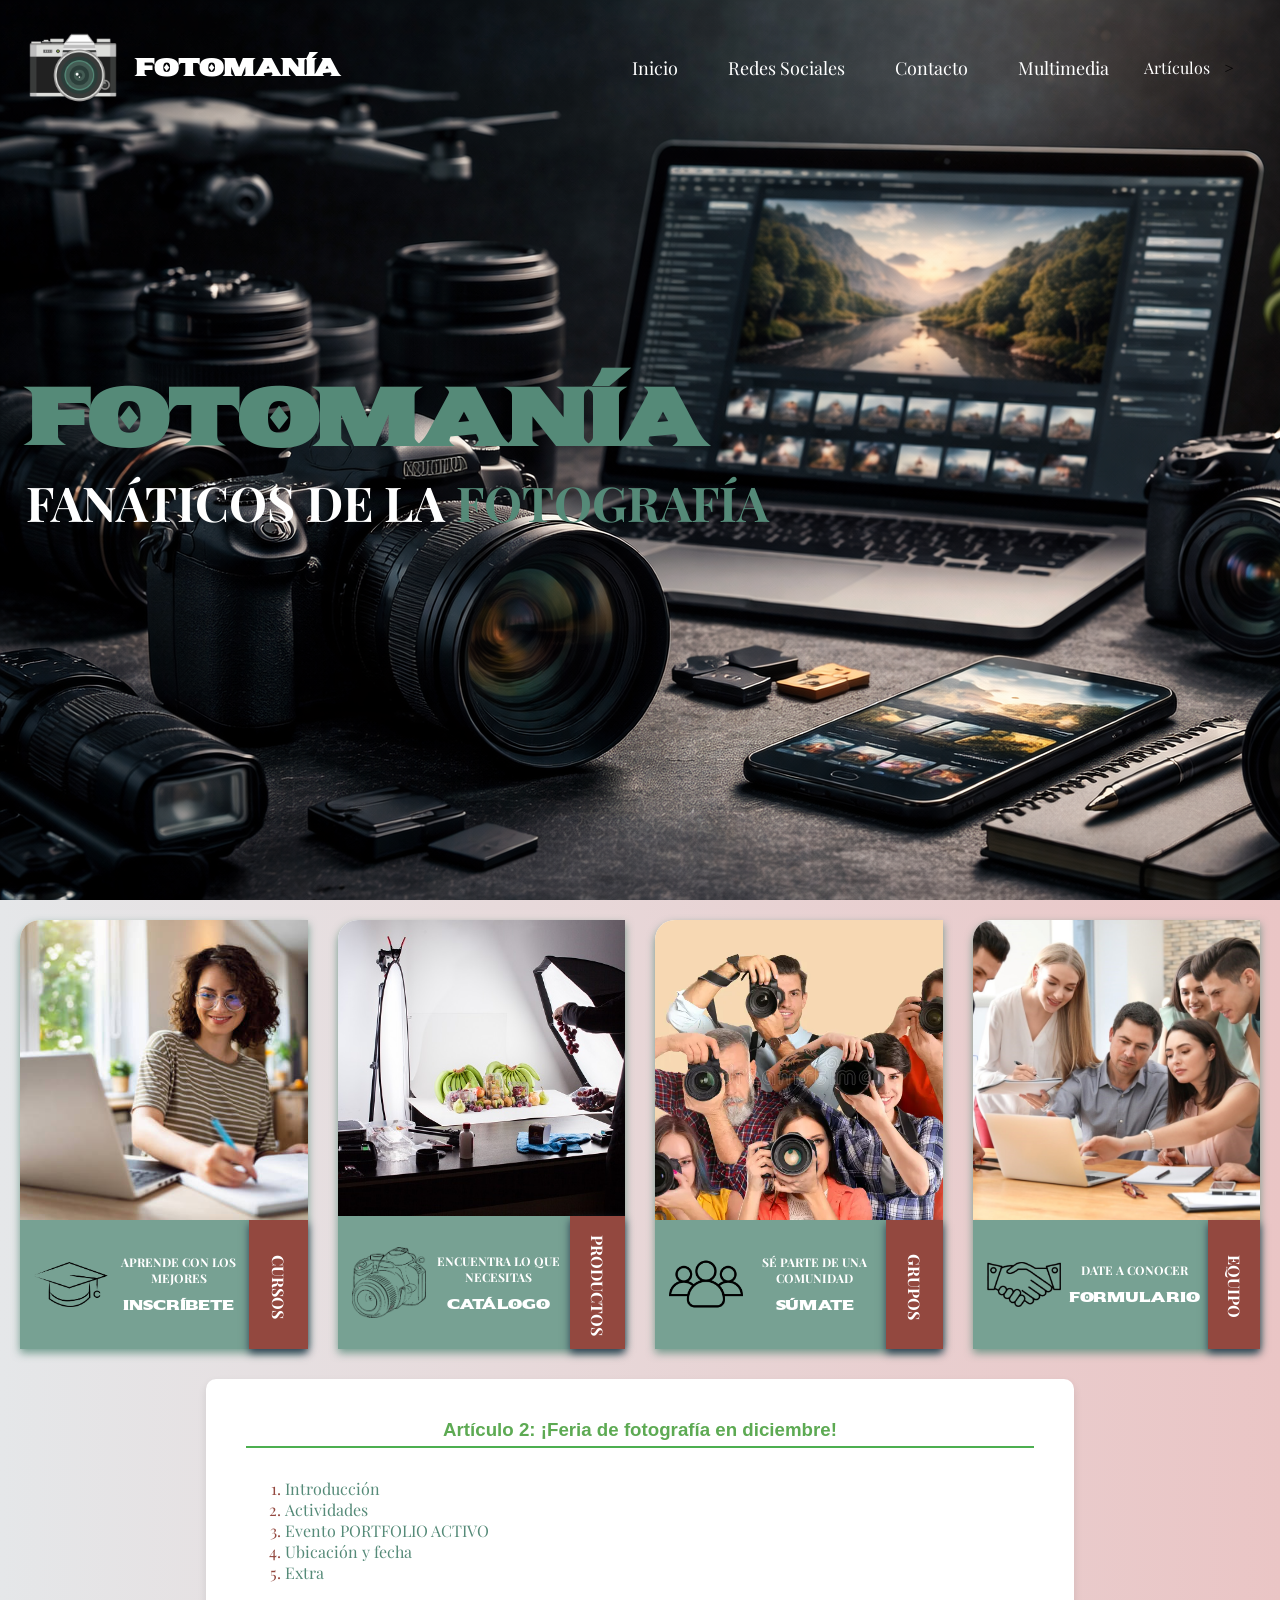
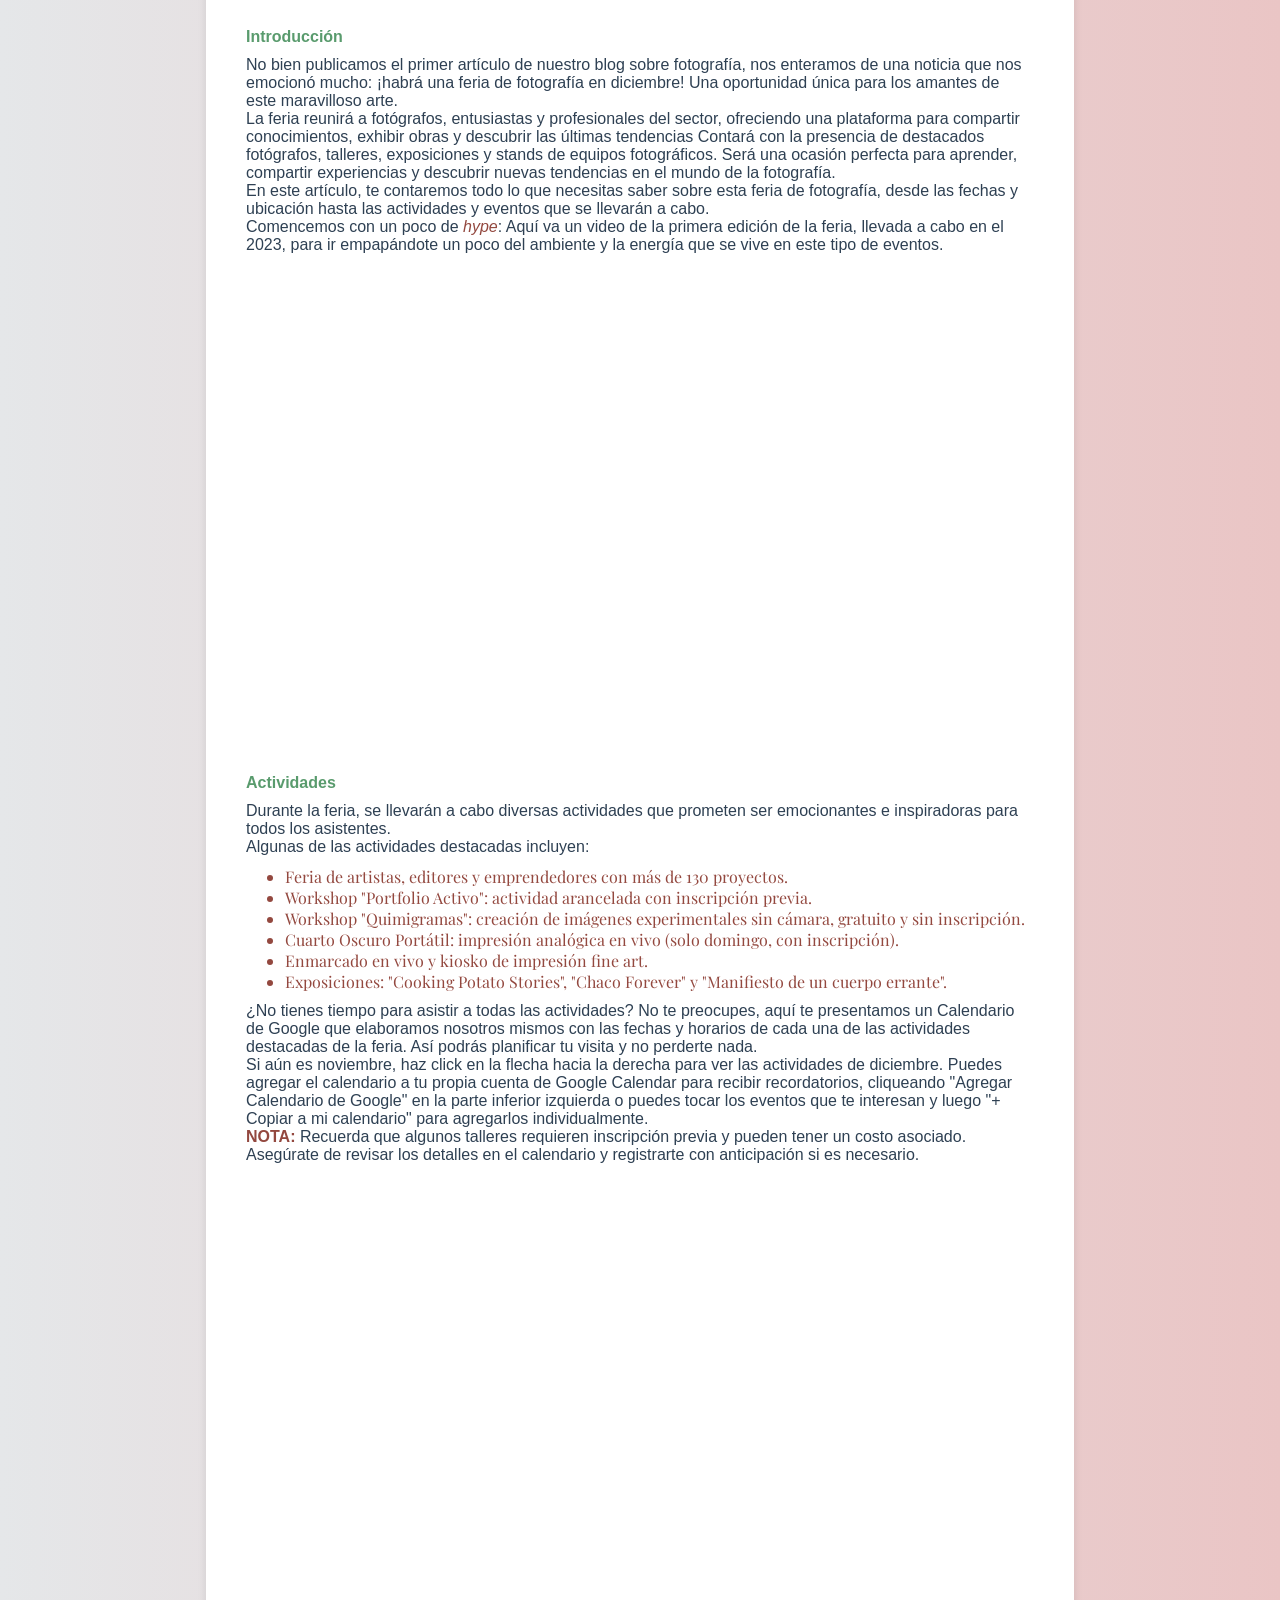
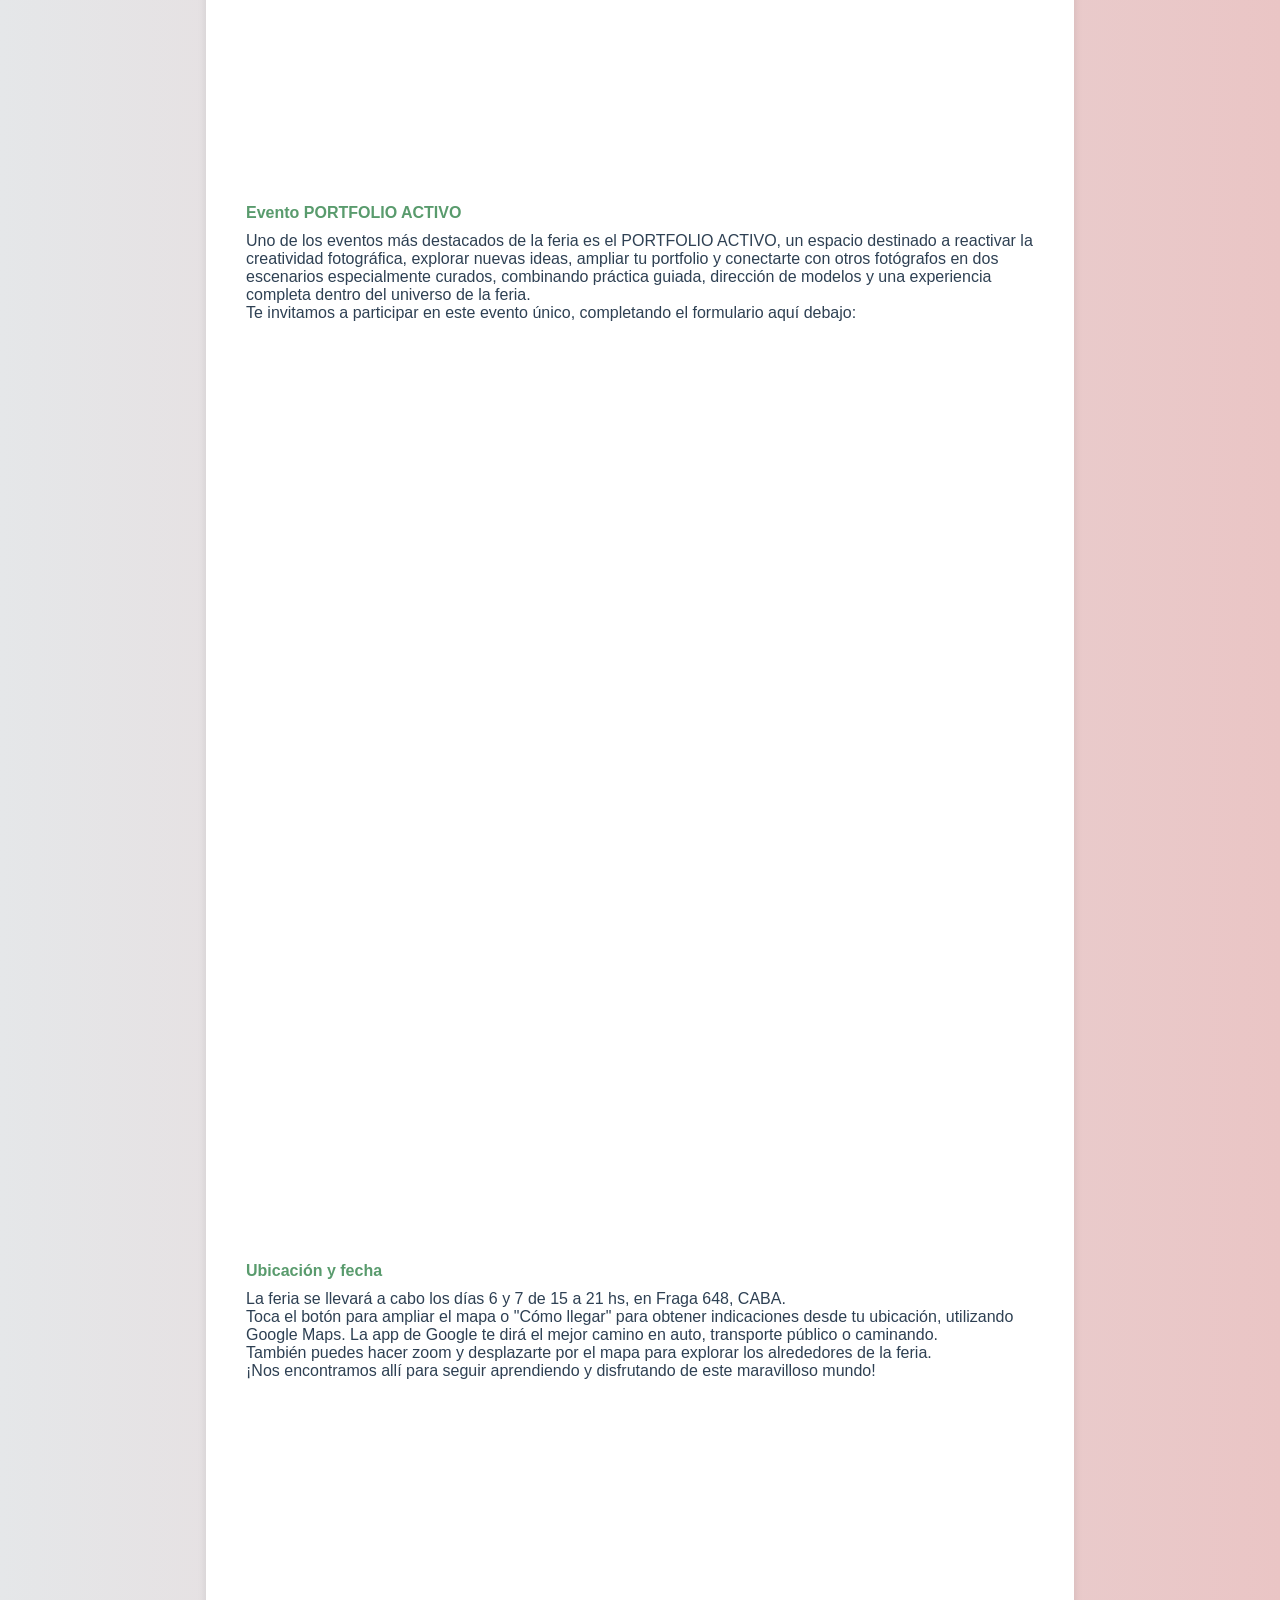
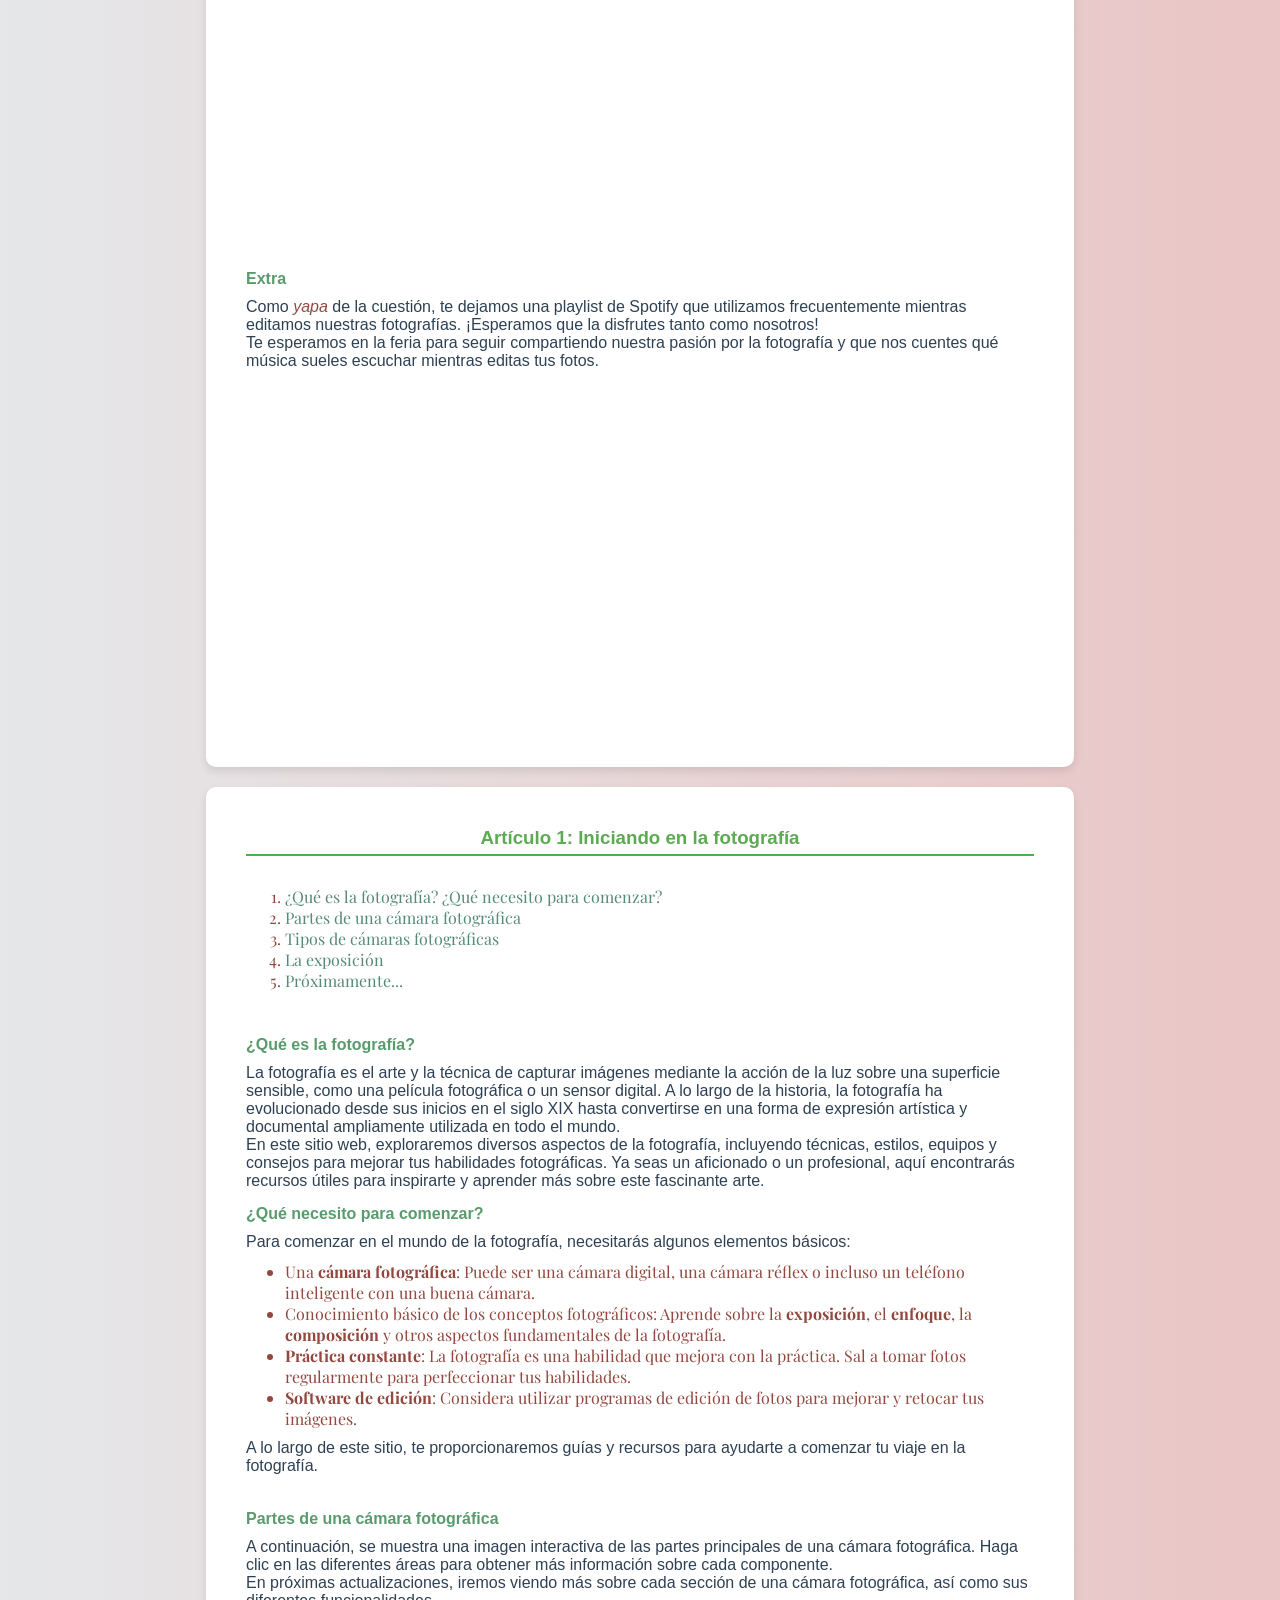
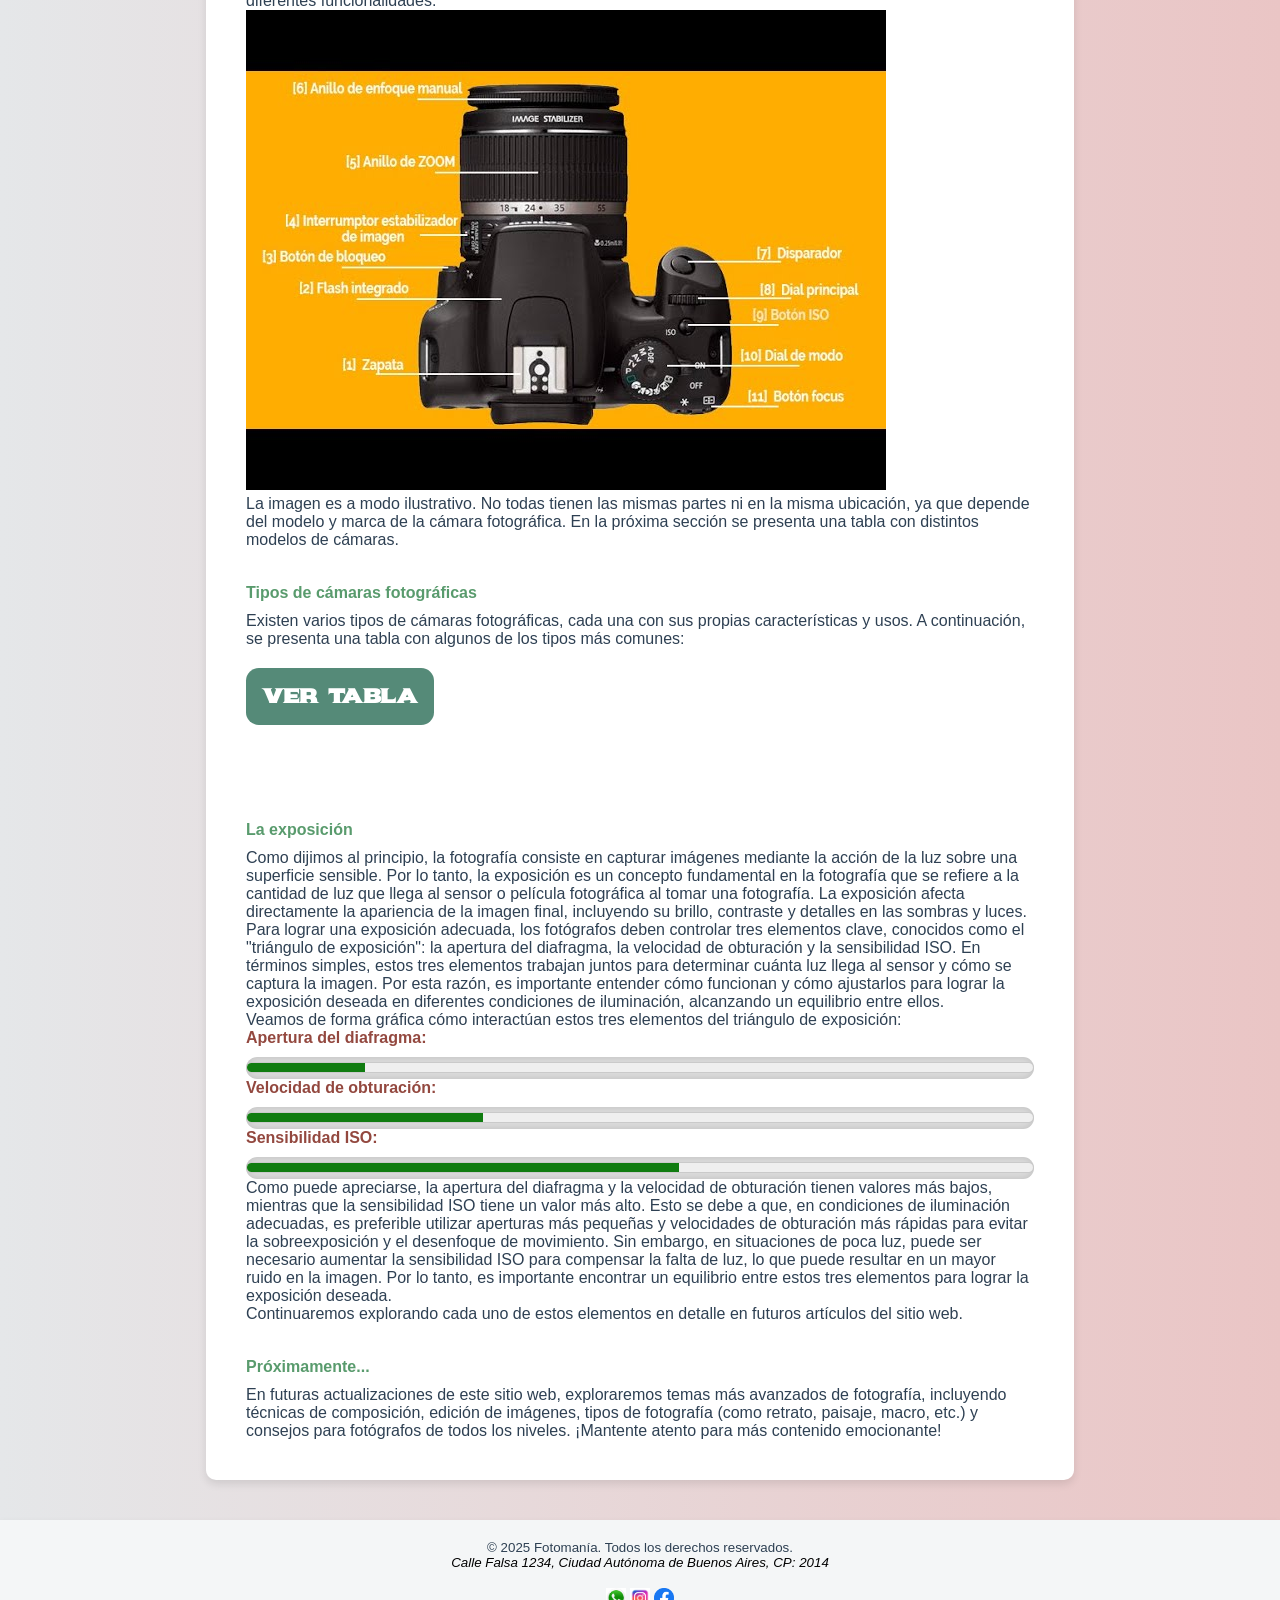
==== index.html @ 824f6e8c "Reorganización estructural para Github Pages" ====
<!DOCTYPE html>
<html lang="es">

<!--Profe: Modifiqué la indentación según lo que había observado en la primera tarea: que solo debía hacerse cuando los elementos
eran hijos de otros. Espero que ahora haya quedado de forma más correcta-->

    <!--Título de la pestaña e icono ilustrativo (el icono lo vectoricé usando Coreldraw con el fin de quitar el fondo).
    Tengo mis dudas respecto al tamaño. Intenté asignar atributos de ancho y alto pero no percibí cambios al manipular sus valores-->

    <head>
        <meta charset="UTF-8">
        <meta name="viewport" content="width=device-width, initial-scale=1.0">
        <title>Fotomanía</title>
        <link rel="icon" href="assets/imagenes/icono_head_link.png" type="image/png" width="6" height="1">
        <link rel="stylesheet" href="styles/global.css">
        <link rel="stylesheet" href="styles/index.css">
    </head>

    <!-- Cuerpo de la página -->

    <body>

    <!-- Coloqué la barra de navegación principal antes del header, para hacer que, con CSS, este se mantuviera todo el tiempo
     visible (con position: fixed) en la parte superior, agregando un margin-top: 80px al header para que no lo tapara. 
     No sé si es lo correcto, pero me pareció que estaba por fuera de la estructura básica dentro del body. 
     Además, entre el dropdown de artículos y las opciones de navegación entre páginas incluí un display: flexbox. -->

        <!-- Encabezado con imagen, heading principal e índice de navegación con vínculos a otras páginas del sitio-->

        <header id="inicio">
            
            <div class="nav_container">
                <a href="index.html" class="nav_logo">
                    <img src="assets/imagenes/nav_logo.webp" alt="Logo Fotomanía">
                    <h2>Fotomanía</h2>
                </a>
                <div class="nav_toggle">
                    <span class="line"></span>
                    <span class="line"></span>
                    <span class="line"></span>
                </div>
                <nav class="nav_menu">
                    <div class="pages_menu">
                        <a href="index.html" class="nav_item">Inicio</a>
                        <a href="pages/redes.html" class="nav_item">Redes Sociales</a>
                        <a href="pages/contacto.html" class="nav_item">Contacto</a>
                        <a href="pages/multimedia.html" class="nav_item">Multimedia</a>
                    </div>
                    <div class="articles_menu">
                        <a class="articles_drop_btn">Artículos <span>></span></a>
                        <div class="articles_content_menu">
                            <a href="./index.html#articulo-1" class="article_item_menu">Artículo 1</a>
                            <a href="./index.html#articulo-2" class="article_item_menu">Artículo 2</a>
                        </div>
                    </div>
                </nav>
            </div>
        
            <section class="home">
                <h1><span>FOTOMANÍA</span></h1>
                <h2>FANÁTICOS DE LA <span>FOTOGRAFÍA</span></h2>
            </section>
            

        </header>


        <!-- Desarrollo del contenido de la página con artículo 2 primero por ser el último en publicarse, luego el 1-->

        <main>

                        <section class="cards_container">
                <div class="card">
                    <div class="card_img_text_hidden">
                        <img src="assets/imagenes/cursos_card_home.jpg" alt="">
                        <p class="text_hidden">En FOTOMANÍA tenemos variados cursos para ofrecerte. Buscá ahora
                            el que más se adapte a tus necesidades y comenzá a aprender con nosotros.
                        </p>
                    </div>
                    <div class="card_content">
                        <img src="assets/imagenes/cursos_logo_card_home.png" alt="">
                        <div class="card_content_column_block">
                            <h5>APRENDE CON LOS MEJORES</h5>
                            <a href="">INSCRÍBETE</a>
                        </div>
                        <div class="card_content_vertical_title">
                            <h4>CURSOS</h4>
                        </div>
                    </div>
                </div>
                <div class="card">
                    <div class="card_img_text_hidden">
                        <img src="assets/imagenes/productos_card_home.jpg" alt="">
                        <p class="text_hidden">Productos de la mejor calidad para que lleves tu 
                            fotografía al siguiente nivel. Equipos, accesorios y mucho más.
                        </p>
                    </div>
                    <div class="card_content">
                        <img src="assets/imagenes/productos_logo_card_home.png" alt="">
                        <div class="card_content_column_block">
                            <h5>ENCUENTRA LO QUE NECESITAS</h5>
                            <a href="">CATÁLOGO</a>
                        </div>
                        <div class="card_content_vertical_title">
                            <h4>PRODUCTOS</h4>
                        </div>
                    </div>
                </div>
                <div class="card">
                    <div class="card_img_text_hidden">
                        <img src="assets/imagenes/grupos_card_home.webp" alt="">
                        <p class="text_hidden">En FOTOMANÍA creemos en el poder de la comunidad.
                            Únete a nuestros grupos y conecta con otros apasionados por la fotografía.
                        </p>
                    </div>
                    <div class="card_content">
                        <img src="assets/imagenes/grupos_logo_card_home.png" alt="">
                        <div class="card_content_column_block">
                            <h5>SÉ PARTE DE UNA COMUNIDAD</h5>
                            <a href="">SÚMATE</a>
                        </div>
                        <div class="card_content_vertical_title">
                            <h4>GRUPOS</h4>
                        </div>
                    </div>
                </div>
                <div class="card">
                    <div class="card_img_text_hidden">
                        <img src="assets/imagenes/equipo_card_home.jpg" alt="">
                        <p class="text_hidden">¿Quieres formar parte del equipo de FOTOMANÍA?
                            Completa el formulario y revela tus conocimientos y habilidades. ¡Te estamos esperando!
                        </p>
                    </div>
                    <div class="card_content">
                        <img src="assets/imagenes/equipo_logo_card_home.png" alt="">
                        <div class="card_content_column_block">
                            <h5>DATE A CONOCER</h5>
                            <a href="">FORMULARIO</a>
                        </div>
                        <div class="card_content_vertical_title">
                            <h4>EQUIPO</h4>
                        </div>
                    </div>
                </div>
            </section>

            <article id="articulo-2">

                <h3>Artículo 2: ¡Feria de fotografía en diciembre!</h3>

                <nav class="menú-secundario">
                    <ol>
                        <li><a href="./index.html#intro-articulo-2">Introducción</a></li>
                        <li><a href="./index.html#actividades">Actividades</a></li>
                        <li><a href="./index.html#evento-portfolio">Evento PORTFOLIO ACTIVO</a></li>
                        <li><a href="./index.html#ubicacion-y-fecha">Ubicación y fecha</a></li>
                        <li><a href="./index.html#extra">Extra</a></li>
                    </ol>
                </nav>

                <section id="intro-articulo-2">
                    <h4>Introducción</h4>

                    <p>
                    No bien publicamos el primer artículo de nuestro blog sobre fotografía, nos enteramos de 
                    una noticia que nos emocionó mucho: ¡habrá una feria de fotografía en diciembre! Una oportunidad
                    única para los amantes de este maravilloso arte. 
                    </p>

                    <p>
                    La feria reunirá a fotógrafos, entusiastas y profesionales del sector, ofreciendo una
                    plataforma para compartir conocimientos, exhibir obras y descubrir las últimas tendencias
                    Contará con la presencia de destacados fotógrafos, talleres, exposiciones y stands de 
                    equipos fotográficos. Será una ocasión perfecta para aprender, compartir experiencias y
                    descubrir nuevas tendencias en el mundo de la fotografía.
                    </p>

                    <p>
                    En este artículo, te contaremos todo lo que necesitas saber sobre esta feria de fotografía,
                    desde las fechas y ubicación hasta las actividades y eventos que se llevarán a cabo.
                    </p>

                    <p>
                    Comencemos con un poco de <i>hype</i>: Aquí va un video de la primera edición de la feria, llevada
                    a cabo en el 2023, para ir empapándote un poco del ambiente y la energía que se vive en este tipo 
                    de eventos.
                    </p>

                    <!--Video de la primera edición de la Feria. Intenté embeberlo con el iframe que proporciona Youtube, pero sale
                    error 153. Indagué sobre este código de error en ChatGPT, pero no me proporcionó ayuda para resolverlo. Por lo tanto,
                    se me ocurrió descargarlo, alojarlo en mi Google Drive y compartirlo desde ahí. Me ayudé nuevamente con ChatGPT para
                    aprender a embeberlo de esa forma, ya que la primera vez también salía un error.-->
                    
                    <iframe
                    src="https://drive.google.com/file/d/1xcrhgI7wAXdj8QVhXHTukecnZ1EJv0Z2/preview"
                    width="640"
                    height="480"
                    allow="autoplay"
                    frameborder="0"
                    loading="lazy">
                    </iframe>

                </section>

                <section id="actividades">
                    <h4>Actividades</h4>

                    <p>
                    Durante la feria, se llevarán a cabo diversas actividades que prometen ser emocionantes e inspiradoras para todos 
                    los asistentes.
                    </p>

                    <p>Algunas de las actividades destacadas incluyen:</p>

                    <ul>
                        <li>Feria de artistas, editores y emprendedores con más de 130 proyectos.</li>
                        <li>Workshop "Portfolio Activo": actividad arancelada con inscripción previa.</li>
                        <li>Workshop "Quimigramas": creación de imágenes experimentales sin cámara, gratuito y sin inscripción.</li>
                        <li>Cuarto Oscuro Portátil: impresión analógica en vivo (solo domingo, con inscripción).</li>
                        <li>Enmarcado en vivo y kiosko de impresión fine art.</li>
                        <li>Exposiciones: "Cooking Potato Stories", "Chaco Forever" y "Manifiesto de un cuerpo errante".</li>
                    </ul>

                    <p>
                    ¿No tienes tiempo para asistir a todas las actividades? No te preocupes, aquí te presentamos
                    un Calendario de Google que elaboramos nosotros mismos con las fechas y horarios de cada una 
                    de las actividades destacadas de la feria. Así podrás planificar tu visita y no perderte nada.
                    </p>

                    <p>
                    Si aún es noviembre, haz click en la flecha hacia la derecha para ver las actividades de diciembre. 
                    Puedes agregar el calendario a tu propia cuenta de Google Calendar para recibir recordatorios, 
                    cliqueando "Agregar Calendario de Google" en la parte inferior izquierda o puedes tocar los 
                    eventos que te interesan y luego "+ Copiar a mi calendario" para agregarlos individualmente.
                    </p>

                    <p>
                    <b>NOTA:</b> Recuerda que algunos talleres requieren inscripción previa y pueden tener un costo
                    asociado. Asegúrate de revisar los detalles en el calendario y registrarte con anticipación si 
                    es necesario.
                    </p>

                    <iframe src="https://calendar.google.com/calendar/embed?src=a43703e3a3f58d49b6fbc4a44cc3ef766968cb4dad2ccb12ed0a4172756eed66%40group.calendar.google.com&ctz=America%2FArgentina%2FBuenos_Aires" 
                    style="border: 0" 
                    width="800" 
                    height="600" 
                    frameborder="0" 
                    scrolling="no"
                    loading="lazy">
                    </iframe>

                </section>

                <section id="evento-portfolio">
                    <h4>Evento PORTFOLIO ACTIVO</h4>

                    <p>
                    Uno de los eventos más destacados de la feria es el PORTFOLIO ACTIVO, un espacio destinado a 
                    reactivar la creatividad fotográfica, explorar nuevas ideas, ampliar tu portfolio y conectarte 
                    con otros fotógrafos en dos escenarios especialmente curados, combinando práctica guiada, 
                    dirección de modelos y una experiencia completa dentro del universo de la feria.
                    </p>

                    <p>Te invitamos a participar en este evento único, completando el formulario aquí debajo:</p>

                    <iframe 
                    src="https://docs.google.com/forms/d/e/1FAIpQLSeNTIYnhB0EE1XVbVciAnGRxLASMw5fRLr8ULqRwKR0bC2Beg/viewform?embedded=true"
                    width="640"
                    height="900"
                    frameborder="0"
                    marginheight="0"
                    marginwidth="0"
                    loading="lazy">
                    </iframe>

                </section>

                <section id="ubicacion-y-fecha">

                    <h4>Ubicación y fecha</h4>

                    <p>La feria se llevará a cabo los días 6 y 7 de 15 a 21 hs, en Fraga 648, CABA.</p>

                    <p>
                    Toca el botón para ampliar el mapa o "Cómo llegar" para obtener indicaciones desde tu ubicación,
                    utilizando Google Maps. La app de Google te dirá el mejor camino en auto, transporte público o 
                    caminando.
                    </p>

                    <p>También puedes hacer zoom y desplazarte por el mapa para explorar los alrededores de la feria.</p>

                    <p>¡Nos encontramos allí para seguir aprendiendo y disfrutando de este maravilloso mundo!</p>

                    <iframe src="https://www.google.com/maps/embed?pb=!1m18!1m12!1m3!1d3284.7710383970234!2d-58.45555412452564!3d-34.5846595564915!2m3!1f0!2f0!3f0!3m2!1i1024!2i768!4f13.1!3m3!1m2!1s0x95bcb5e596069c7d%3A0xf4b758352ad7532d!2sFraga%20648%2C%20C1427%20Cdad.%20Aut%C3%B3noma%20de%20Buenos%20Aires!5e0!3m2!1ses-419!2sar!4v1763063136554!5m2!1ses-419!2sar" 
                    width="600" 
                    height="450" 
                    style="border:0;" 
                    allowfullscreen="" 
                    loading="lazy" 
                    referrerpolicy="no-referrer-when-downgrade">
                    </iframe>

                </section>

                <section id="extra">
                    <h4>Extra</h4>

                    <p>
                    Como <i>yapa</i> de la cuestión, te dejamos una playlist de Spotify que utilizamos 
                    frecuentemente mientras editamos nuestras fotografías. ¡Esperamos que la disfrutes tanto
                    como nosotros!
                    </p>

                    <p>
                    Te esperamos en la feria para seguir compartiendo nuestra pasión por la fotografía y que nos cuentes qué 
                    música sueles escuchar mientras editas tus fotos.
                    </p>

                    <iframe 
                    data-testid="embed-iframe" 
                    style="border-radius:12px" 
                    src="https://open.spotify.com/embed/playlist/2FR3urz4gd20aQZRQArHgo?utm_source=generator" 
                    width="100%" 
                    height="352" 
                    frameBorder="0" 
                    allowfullscreen="" 
                    allow="autoplay; clipboard-write; encrypted-media; fullscreen; picture-in-picture" 
                    loading="lazy">
                    </iframe>
                </section>

            </article>

            <article id="articulo-1">

            <h3>Artículo 1: Iniciando en la fotografía</h3>

            <!--índice con navegación a las distintas secciones del artículo-->

            <nav>
                <ol>
                    <li><a href="./index.html#introduccion">¿Qué es la fotografía? ¿Qué necesito para comenzar?</a></li>
                    <li><a href="./index.html#partes-camara">Partes de una cámara fotográfica</a></li>
                    <li><a href="./index.html#tipos-camaras">Tipos de cámaras fotográficas</a></li>
                    <li><a href="./index.html#exposicion">La exposición</a></li>
                    <li><a href="./index.html#proximamente">Próximamente...</a></li>
                </ol>
            </nav>

                <section id="introduccion">
                    <h4>¿Qué es la fotografía?</h4>
                    <p>
                    La fotografía es el arte y la técnica de capturar imágenes mediante la acción de la luz sobre una superficie sensible, 
                    como una película fotográfica o un sensor digital. A lo largo de la historia, la fotografía ha evolucionado desde sus 
                    inicios en el siglo XIX hasta convertirse en una forma de expresión artística y documental ampliamente utilizada en todo
                    el mundo.
                    </p>
                    
                    <p>
                    En este sitio web, exploraremos diversos aspectos de la fotografía, incluyendo técnicas, estilos, equipos y consejos 
                    para mejorar tus habilidades fotográficas. Ya seas un aficionado o un profesional, aquí encontrarás recursos útiles 
                    para inspirarte y aprender más sobre este fascinante arte.
                    </p>

                    <h4>¿Qué necesito para comenzar?</h4>
                    
                    <p>Para comenzar en el mundo de la fotografía, necesitarás algunos elementos básicos:</p>
                        
                    <ul>
                        <li>Una <b>cámara fotográfica</b>: Puede ser una cámara digital, una cámara réflex o incluso un teléfono inteligente con una buena cámara.</li>
                        <li>Conocimiento básico de los conceptos fotográficos: Aprende sobre la <b>exposición</b>, el <b>enfoque</b>, la <b>composición</b> y otros aspectos fundamentales de la fotografía.</li>
                        <li><b>Práctica constante</b>: La fotografía es una habilidad que mejora con la práctica. Sal a tomar fotos regularmente para perfeccionar tus habilidades.</li>
                        <li><b>Software de edición</b>: Considera utilizar programas de edición de fotos para mejorar y retocar tus imágenes.</li>
                    </ul>

                    <p>
                    A lo largo de este sitio, te proporcionaremos guías y recursos para ayudarte a comenzar tu viaje en la 
                    fotografía.
                    </p>

                </section>

                <!-- Imagen interactiva que lleva a hipervínculos sobre las partes de una cámara fotográfica. 
                La idea es que al hacer clic en cada parte, el usuario sea redirigido a una página externa con información detallada sobre esa 
                parte específica. Esto se realizó mediante de un usemap de la imagen y un map que linkea la imagen; este tiene áreas definidas a 
                través de coordenadas que extraje utilizando Paint. Estudié la forma de introducir un mapa de imagen en HTML y cómo definir las 
                áreas clicables según el shape: rectángulo, círculo o polígono. Según lo visto, el rectángulo define sus coordenadas x e y por sus 
                esquinas superior izquierda e inferior derecha, el círculo por su centro y radio (que deduje restando la coordenada correspondiente
                del centro a la coordenada correspondiente de un punto de la circunferencia) y el polígono por cada uno de sus vértices-->

                <section id="partes-camara">
                    
                    <h4>Partes de una cámara fotográfica</h4>
                        
                    <p>
                    A continuación, se muestra una imagen interactiva de las partes principales de una cámara fotográfica. Haga clic 
                    en las diferentes áreas para obtener más información sobre cada componente.
                    </p>
                    
                    <p>
                    En próximas actualizaciones, iremos viendo más sobre cada sección de una cámara fotográfica, así como sus 
                    diferentes funcionalidades.
                    </p>
                        
                    <img src="assets/imagenes/partes_camara_section_partes_articulo_1.jpg" alt="Partes de una cámara fotográfica" usemap="#Partes-de-una-cámara-fotográfica">
                    <map name="Partes-de-una-cámara-fotográfica">
                        <area shape="rect" coords="221,84,372,94" href="https://en.wikipedia.org/wiki/Manual_focus" target="_blank" alt="Anillo de enfoque manual">
                        <area shape="rect" coords="213,126,380,191" href="https://es.wikipedia.org/wiki/Zum" target="_blank" alt="Anillo de zoom">
                        <area shape="rect" coords="215,213,223,234" href="https://es.wikipedia.org/wiki/Estabilizador_de_imagen" target="_blank" alt="Interuptor estabilizador de imagen">
                        <area shape="rect" coords="196,255,210,260" href="https://jotabarros.com/aprende-fotografia-el-bloqueo-de-exposicion/" target="_blank" alt="Botón de bloqueo">
                        <area shape="poly" coords="268,290,260,325,260,333,326,333,326,325,316,290,393,285" href="https://en.wikipedia.org/wiki/Flash_(photography)" target="_blank" alt="Flash integrado">
                        <area shape="rect" coords="266,336,321,383" href="https://en.wikipedia.org/wiki/Hot_shoe" target="_blank" alt="Zapata para flash externo">
                        <area shape="rect" coords="420,284,460,294" href="https://en.wikipedia.org/wiki/Shutter_speed#:~:text=Se%20utiliza%201%20%E2%81%84%20125,y%20para%20ciertos%20efectos%20especiales." target="_blank" alt="Dial de obturación">
                        <area shape="" coords="" href="" alt="">
                        <area shape="circle" coords="441,316,7" href="https://photographylife.com/what-is-iso-in-photography" target="_blank" alt="Botón ISO">
                        <area shape="circle" coords="404,361,30" href="https://en.wikipedia.org/wiki/Mode_dial#:~:text=Un%20dial%20de%20modo%20o,giratorio%20o%20desde%20un%20men%C3%BA%20." target="_blank" alt="Dial de modos">
                        <area shape="rect" coords="456,394,469,401" href="https://www.sony.com.ar/alphauniverse/stories/conoce-los-modos-de-enfoque-de-tu-camara-y-cual-es-el-ideal-para-cada-situacion#:~:text=El%20enfoque%20en%20la%20fotograf%C3%ADa,mayor%20provecho%20a%20este%20recurso." alt="Botón focus">
                    </map>

                    <p>
                    La imagen es a modo ilustrativo. No todas tienen las mismas partes ni en la misma ubicación, ya que depende del 
                    modelo y marca de la cámara fotográfica. En la próxima sección se presenta una tabla con distintos modelos de 
                    cámaras.
                    </p>

                </section>

                <section id="tipos-camaras">
                    <h4>Tipos de cámaras fotográficas</h4>
                        
                    <p>
                    Existen varios tipos de cámaras fotográficas, cada una con sus propias características y usos. A continuación, se presenta 
                    una tabla con algunos de los tipos más comunes:
                    </p>

            <!-- Tabla elaborada con 3 columnas (Tipo de cámara, Descripción y Ejemplos de uso) y 5 filas (una por cada tipo de cámara).
            Las columnas se determinan con las etiquetas th (table header) y las filas con las etiquetas tr (table row).
            Cada celda de la tabla se define con la etiqueta td (table data).
            Definimos los bordes de la tabla con el atributo border para mejorar su visibilidad. -->
                    
                    <label for="modal-toggle" class="btn">Ver tabla</label>  <!--En un principio, la tabla desbordaba su contenedor.
                    Entonces, averigüé cómo solucionar este problema y encontré esta opción: agregar un botón a la página que abriera
                    un modal y permitiera visualizar la tabla allí.-->
                    <input type="checkbox" id="modal-toggle">
                    <div class="modal">
                        <div class="modal-contenido">
                            
                            <label for="modal-toggle" class="cerrar">x</label>

                            <table border="1">
                                <thead>
                                    <tr>
                                        <th>Tipo de cámara</th>
                                        <th>Descripción</th>
                                        <th>Ejemplos de uso</th>
                                    </tr>
                                </thead>
                                <tbody>
                                    <tr>
                                        <td>
                                            Cámara réflex (DSLR)
                                            <br> 
                                            <img src="https://upload.wikimedia.org/wikipedia/commons/9/9b/Nikon_DSLR_camera_D850.jpg" 
                                            alt="" width="450" height="350">
                                        </td>
                                        <td>
                                            Utiliza un espejo para reflejar la luz hacia el visor óptico. Ofrece alta calidad de imagen y control manual.
                                            <br>
                                            <img src="https://blog.iterin.com/wp-content/uploads/2024/02/espejo-de-senales.png" 
                                            alt=""  width="450" height="350">
                                        </td>
                                        <td>
                                            Fotografía profesional, paisajes, retratos.
                                            <br>
                                            <img src="https://mymodernmet.com/wp/wp-content/uploads/2019/10/aaron-reed-nature-photography-8.jpg" 
                                            alt="" width="450" height="350">
                                        </td>
                                    </tr>
                                    <tr>
                                        <td>
                                            Cámara sin espejo (Mirrorless)
                                            <br>
                                            <img src="https://www.sony.com.ar/image/ea640bf3f5e38949c3a1bf06117b4885?fmt=jpeg&wid=800&qlt=43" 
                                            alt="" width="450" height="350">
                                        </td>
                                        <td>
                                            No tiene espejo, lo que permite un diseño más compacto. Ofrece calidad similar a las DSLR.
                                            <br>
                                            <img src="https://web.serplus.es/wp-content/uploads/2023/05/Imagen1-2.jpg" 
                                            alt="" width="450" height="350">
                                        </td>
                                        <td>
                                            Fotografía de viaje, eventos, vlogging.
                                            <br>
                                            <img src="https://dus6dayednven.cloudfront.net/app/uploads/2022/06/A7C-04.jpg" 
                                            alt="" width="450" height="350">
                                        </td>
                                    </tr>
                                    <tr>
                                        <td>
                                            Cámara compacta
                                            <br>
                                            <img src="https://encrypted-tbn0.gstatic.com/images?q=tbn:ANd9GcQdZAGqRg3uDwkfokN4AvVv3noN-P8nJ6yD9A&s" 
                                            alt="" width="450" height="350">
                                        </td>
                                        <td>
                                            Pequeña y fácil de usar. Ideal para principiantes y fotografía casual.
                                            <br>
                                            <img src="https://sgfm.elcorteingles.es/SGFM/dctm/MEDIA03/202206/13/00110114289290____7__640x640.jpg" 
                                            alt="" width="450" height="350">
                                        </td>
                                        <td>
                                            Fotografía diaria, vacaciones.
                                            <br>
                                            <img src="https://hips.hearstapps.com/hmg-prod/images/camaras-compactas-para-vaca-1561561193.jpg?crop=0.6487505893446488xw:1xh;center,top&resize=1200:*" 
                                            alt="" width="450" height="350">
                                        </td>
                                    </tr>
                                    <tr>
                                        <td>
                                            Cámara de medio formato
                                            <br>
                                            <img src="https://casanovafoto.b-cdn.net/media/catalog/product/cache/834865466098acd255e1409d8a14c38f/f/r/front-view_x2d_ptt.jpg" 
                                            alt="" width="450" height="350">
                                        </td>
                                        <td>
                                            Utiliza un sensor más grande que las DSLR y mirrorless, ofreciendo una calidad de imagen superior.
                                            <br>
                                            <img src="https://upload.wikimedia.org/wikipedia/commons/thumb/f/f0/Sensor_sizes_overlaid_inside.svg/330px-Sensor_sizes_overlaid_inside.svg.png" 
                                            alt="" width="450" height="350">
                                        </td>
                                        <td>
                                            Fotografía comercial, moda, paisajes de alta resolución.
                                            <br>
                                            <img src="https://i.blogs.es/c5b682/formato-medio-x-phase-c1/1366_2000.jpg" 
                                            alt="" width="450" height="350">
                                        </td>
                                    </tr>
                                    <tr>
                                        <td>
                                            Cámara instantánea
                                            <br>
                                            <img src="https://http2.mlstatic.com/D_NQ_NP_2X_977303-MLA95494981308_102025-T.webp" 
                                            alt="" width="450" height="350">
                                        </td>
                                        <td>
                                            Imprime fotos al instante después de tomarlas. Popular por su estilo retro.
                                            <br>
                                            <img src="https://mall.icbc.com.ar/33387705-large_default/camara-instantanea-fujifilm-instax-mini-12.jpg" 
                                            alt="" width="450" height="350">
                                        </td>
                                        <td>
                                            Eventos sociales, fotografía divertida.
                                            <br>
                                            <img src="https://fujiiei.com.ar/wp-content/uploads/2025/01/online-and-social-Summer-Fun-1-1024x815.jpg" 
                                            alt="" width="450" height="350">
                                        </td>
                                    </tr>
                                </tbody>
                                <tfoot>
                                    <tr>
                                        <td colspan="3"><i>Fuente: Elaboración propia basada en conocimientos generales sobre fotografía.</i></td>
                                    </tr>
                                </tfoot>                            
                            </table>
                        </div>
                    </div>      

                </section>

                <br>

                <section id="exposicion">
                    <h4>La exposición</h4>
                        
                    <p>
                    Como dijimos al principio, la fotografía consiste en capturar imágenes mediante la acción de la luz sobre una 
                    superficie sensible. Por lo tanto, la exposición es un concepto fundamental en la fotografía que se refiere a la 
                    cantidad de luz que llega al sensor o película fotográfica al tomar una fotografía. La exposición afecta directamente 
                    la apariencia de la imagen final, incluyendo su brillo, contraste y detalles en las sombras y luces.
                    </p>
                        
                    <p>
                    Para lograr una exposición adecuada, los fotógrafos deben controlar tres elementos clave, conocidos como el "triángulo 
                    de exposición": la apertura del diafragma, la velocidad de obturación y la sensibilidad ISO. En términos simples, estos 
                    tres elementos trabajan juntos para determinar cuánta luz llega al sensor y cómo se captura la imagen. Por esta razón, 
                    es importante entender cómo funcionan y cómo ajustarlos para lograr la exposición deseada en diferentes condiciones de
                    iluminación, alcanzando un equilibrio entre ellos.
                    </p>
                        
                    <p>Veamos de forma gráfica cómo interactúan estos tres elementos del triángulo de exposición:</p>

                    <!-- Uso de la etiqueta meter para representar gráficamente los tres elementos del triángulo de exposición. -->
                        
                    <p><b>Apertura del diafragma: </b></p><meter class="meter" min="0" value="15" max="100">Apertura del diafragma</meter>

                    <p><b>Velocidad de obturación: </b></p><meter class="meter" min="0" value="30" max="100">Velocidad de obturación</meter>
                        
                    <p><b>Sensibilidad ISO: </b></p><meter class="meter" min="0" value="55" max="100">Sensibilidad ISO</meter>
                        
                    <p>
                    Como puede apreciarse, la apertura del diafragma y la velocidad de obturación tienen valores más bajos, mientras que 
                    la sensibilidad ISO tiene un valor más alto. Esto se debe a que, en condiciones de iluminación adecuadas, es preferible utilizar
                    aperturas más pequeñas y velocidades de obturación más rápidas para evitar la sobreexposición y el desenfoque de movimiento.
                    Sin embargo, en situaciones de poca luz, puede ser necesario aumentar la sensibilidad ISO para compensar la falta de luz, lo que
                    puede resultar en un mayor ruido en la imagen. Por lo tanto, es importante encontrar un equilibrio entre estos tres elementos 
                    para lograr la exposición deseada.
                    </p>
                        
                    <p>Continuaremos explorando cada uno de estos elementos en detalle en futuros artículos del sitio web.</p>
                    
                </section>
                
                <section id="proximamente">
                    
                    <h4>Próximamente...</h4>
                        
                    <p>
                    En futuras actualizaciones de este sitio web, exploraremos temas más avanzados de fotografía, incluyendo técnicas de composición,
                    edición de imágenes, tipos de fotografía (como retrato, paisaje, macro, etc.) y consejos para fotógrafos de todos los niveles. 
                    ¡Mantente atento para más contenido emocionante!
                    </p>

                </section>

            </article>

        </main>

        <!-- Pie de página con derechos reservados e íconos de contacto a redes sociales. Los íconos redirigen a las mismas páginas que en la 
        sección de Redes Sociales, pero en tamaño más pequeño (utilizando los atributos width y height). Para lograr esto, utilicé la etiqueta 
        a (anchor), copié las URL de mi Instagram y Facebook (a falta de páginas oficiales de Fotomanía) y estudié la forma de insertar mi 
        número de WhatsApp en un hipervínculo que abra directamente el chat con un mensaje predeterminado. -->

        <footer>
            <small><p>© 2025 Fotomanía. Todos los derechos reservados.</p>
            <address>Calle Falsa 1234, Ciudad Autónoma de Buenos Aires, CP: 2014</address></small>
            <br>
            <a href="https://wa.me/541155156764/?text=¡Hola,%20Ignacio!%20Me%20encantó%20tu%20sitio%20web." target="_blank">
                <img src="assets/imagenes/whatsapp_logo_footer_redes.jpeg" width="20" height="20" alt="Contacto WhatsApp">
            </a>
            <a href="https://www.instagram.com/nacho_gan/" target="_blank">
                <img src="assets/imagenes/instagram_logo_footer_redes.avif" width="20" height="20" alt="Contacto Instagram">
            </a>
            <a href="https://www.facebook.com/ignacio.gandara?locale=es_LA" target="_blank">
                <img src="assets/imagenes/facebook_logo_footer_redes.png" width="20" height="20" alt="Contacto Facebook">
            </a>
        </footer>
        <script src="scripts/nav_script.js"></script>
        <script src="scripts/toggle_active.js"></script>
        <script src="scripts/articles_content_menu.js"></script>
    </body>
</html>
---- styles/global.css ----
@import url('https://fonts.googleapis.com/css2?family=Sekuya&display=swap');
@import url('https://fonts.googleapis.com/css2?family=Playfair+Display:ital,wght@0,400..900;1,400..900&display=swap');

/******* CUSTOM PROPERTIES *******/
:root 
{
    --color-primario: rgb(85, 138, 120);
    --color-primario-alpha: rgba(85, 138, 120, 0.8);
    --color-secundario: rgb(147, 72, 63);
    --color-blanco: rgb(255, 255, 255);

    --fuente-principal: 'Sekuya', sans-serif;
    --fuente-secundaria: Playfair Display, serif;
    --fuente-terciaria: 'Segoe UI', Tahoma, Geneva, Verdana, sans-serif;
}

/******* RESET *******/
* 
{
    box-sizing: border-box;
    margin: 0px;
    padding: 0px;
    color: black;
}
html 
{
    font-size: 16px;
    overflow-x: hidden;
}
body 
{
    background-image: url(../assets/imagenes/fondo_home_2.png);
    font-family: var(--fuente-secundaria);
    background-color: var(--color-fondo);
    color: var(--color-primario);
    font-family: var(--fuente-principal);
    z-index: 0;
    overflow-x: hidden;
}
a 
{
    text-decoration: none;
    color: var(--color-primario);
}

/******* UTILITIES *******/
.btn
{
    display: inline-block;
    justify-content: center;
    align-items: center;
    background-color: var(--color-primario);
    color: var(--color-blanco);
    padding: 1rem;
    border-radius: 0.8rem;
    text-align: center;
    text-decoration: none;
    font-weight: bold;
    font-size: 1.2rem;
    font-family: var(--fuente-primaria);
    height: auto;
    text-align: center;
    transition: 0.3s;
    width: auto;
    margin: 20px 0;
    cursor: pointer;
}
.btn:hover
{
    background-color: var(--color-primario-alpha);
    transform: scale(1.05);
    box-shadow: 0 4px 8px rgba(0, 0, 0, 0.2);
    border-radius: 0.5rem;
}
.center
{
    display: flex;
    justify-content: center;
    align-items: center;
}
ul, ol
{
    margin: 10px 0;
    padding-left: 5%;
    
    & li
    {
        font-family: var(--fuente-secundaria);
        color: var(--color-secundario);    
    }

}
b, i, strong, em
{
    color: var(--color-secundario);
}


/********* SITE STYLES ********/
/****** NAVIGATION ******/
/*** MOBILE ***/

/* Barra completa */
.nav_container
{
  display: flex;
  justify-content: space-between;
  position: fixed;
  height: 12vh;
  width: 100%;
  padding: 0 2%;
  z-index: 1000;
  transition: all .3s ease;

  /* Parte del logo y nombre */
  & .nav_logo
  {
    display: flex;
    align-items: center;
    column-gap: 15px;

    & img 
    {
      height: 70%;
      transition: all .3s ease;
    }
    & h2 
    {
      color: var(--color-blanco);
    }
  }

  /* Botón hamburguesa + botón cruz */
  & .nav_toggle
  {
    position: fixed;
    right: 5%;
    top: 1.2%;
    display: flex;
    flex-direction: column;
    justify-content: center;
    align-items: center;
    width: 80px;
    height: 80px;
    cursor: pointer;
    transition: all .3s ease;
    gap: 8px;
    z-index: 10001;

    /* Estilo para botón hamburguesa */
    & .line
    {
      position: relative;
      width: 40px;
      height: 3px;
      border-radius: 10px;
      background-color: var(--color-blanco);
    }

    /* Estilo de cada línea */
    & .line:nth-child(1)
    {
      top: 0;
      transform: rotate(0);
      transition: top .2s ease, transform .4s ease;
    }
    & .line:nth-child(2)
    {
      opacity: 1;
      transition: all .3s ease;
    }
    & .line:nth-child(3)
    {
      bottom: 0;
      transform: rotate(0);
      transition: bottom .2s ease, transform .4s ease;
    }

    /* Estilo del botón con clase toggle_active */
    &.toggle_active
    {
      /* 1° línea baja y rota */
      & .line:nth-child(1)
      {
        top: 10px;
        transform: rotate(45deg);
      }
      /* 2° línea desaparece */
      & .line:nth-child(2)
      {
        opacity: 0;
      }
      /* 3° línea sube y rota al revés */
      & .line:nth-child(3)
      {
        bottom: 12px;
        transform: rotate(-45deg);
      }
    }
  }

  /* Menú desplegable principal */
  & .nav_menu
  {
    font-size: 1.1rem;
    background-color: rgba(0, 0, 0, 0.5);
    opacity: 0;
    right: 0;
    position: fixed;
    top: 10vh;
    display: flex;
    flex-direction: column;
    row-gap: 25px;
    height: 0;
    width: 100%;
    justify-content: center;
    align-content: center;
    text-align: center;
    transition: all .3s ease;
    
    /* Menú principal */
    & .pages_menu
    {
      display: flex;
      flex-direction: column;
      row-gap: 25px;

      /* Enlaces a páginas del sitio */
      & .nav_item
      {
        color: var(--color-blanco);
      }
    }

    /* Menú de artículos */
    .articles_menu
    {
      display: flex;
      flex-direction: column;
      row-gap: 25px;

      /* Botón de artículos */
      & .articles_drop_btn
      {
        color: var(--color-blanco);
      }

      /* Artículos dentro de desplegable */
      & .articles_content_menu
      {
        opacity: 0;
        display: flex;
        flex-direction: column;
        row-gap: 25px;
        transition: all .3s ease;
        & .article_item_menu
        {
          color: var(--color-blanco);
        }

        /* Cuando se toca el botón de artículos, se 
        hace visible la lista de artículos */
        &.articles_menu_active
        {
          opacity: 1;
        }
      }
    }
  }


  

  /* Cuando se activa el toggle, aparece el Menú */
  & .nav_toggle.toggle_active~.nav_menu
  {
    justify-content: center;
    height: 45vh;
    opacity: 1;
  }

  /* Navbar verde y más chico cuando se scrollea abajo */
  &.nav_active
  {
    background-color: var(--color-primario);
    height: 10vh;
    box-shadow: 0 10px 10px;

    & .nav_logo
    {
      /* img del logo más chico al scrollear */
      & img
      {
        height: 50%;
      }

      /* Idem h2 */
      & h2
      {
        font-size: 1.2rem;
      }
    }

    /* Subo un poco más el botón hamburguesa */
    & .nav_toggle
    {
      top: .5%
    }

    /* Menú del nav se vuelve verde con algo de con nav 
    active, de modo que combine con el nuevo color del nav */
    & .nav_menu
    {
      background-color: var(--color-primario-alpha);
    }
  }
}


/*** TABLET ***/
@media screen and (min-width: 768px)
{

}


/*** DESKTOP ***/
@media screen and (min-width: 1200px)
{
  .nav_container 
  {
      display: flex;
      justify-content: space-between;
      position: fixed;
      width: 100%;
      height: 15vh;
      padding: 0 2%;
      z-index: 1000;
      transition: 0.3s;
  
      & .nav_logo
      {
        display: flex;
        align-items: center;
        column-gap: 15px;
  
          & img
          {
            height: 70%;
          }
          & h2
          {
            color: var(--color-blanco);
            font-family: var(--fuente-principal);
          }
      }
      & .nav_toggle
      {
        visibility: hidden;
      }
  
      & .nav_menu
      {
        opacity: 1;
        position: relative;
        top: 50%;
        display: flex;
        flex-direction: row;
        align-items: center;
        justify-content: end;
        column-gap: 15px;
  
        & .pages_menu
        {
          display: flex;
          flex-direction: row;
          column-gap: 50px;
            
          & .nav_item
            {
              color: var(--color-blanco);
              font-size: 18px;
              font-family: var(--fuente-secundaria);
              transition: 0.3s;
            }
          & .nav_item:hover 
            {
              color: var(--color-secundario);
              transform: scale(1.1);
              rotate: -3deg;
              text-shadow: #2E4053 2px 2px 4px;
            }
          }
        & .articles_menu 
          {
          display: flex;
          flex-direction: column;
          align-items: center;
          width: max-content;
          position: relative;
  
          & .articles_drop_btn 
            {
              text-decoration: none;
              color: var(--color-blanco);
              padding: 10px 20px;
              border: none;
              font-size: 18px;
              font-family: var(--fuente-secundaria);
              border-radius: 5px;
              cursor: pointer;
              font-size: 16px;
              transition: 0.3s;
  
              & span 
              {
                display: inline-block;
                margin-left: 10px;
                transition: transform 0.3s ease;
              }
            }
            
            & .articles_content_menu 
              {
                position: absolute;
                display: flex;
                flex-direction: column;
                top: 100%;
                text-align: center;
                z-index: 1000;
                width: inherit;
                z-index: 1;
                opacity: 0;
                visibility: hidden;
                transition: opacity 0.3s ease, visibility 0.3s ease; 
  
                & .article_item_menu 
                {
                  color: black;
                  padding: 12px 16px;
                  text-decoration: none;
                  display: block;
                  font-size: 0.7rem;
                }
  
                & .article_item_menu:hover 
                {
                  background-color: #f1f1f1;
                  color: #4CAF50;
                }
              }
          }
      }
  }
  .articles_drop_btn:hover
  {
    transform: scale(1.1);
    text-shadow: #2E4053 2px 2px 4px;
    & span 
    {
      transform: rotate(90deg);
    }
  }
  .nav_container .articles_menu:hover .articles_content_menu 
  {
    opacity: 1;
    visibility: visible;
    transform: translateY(-5);
    width: 100%;
    height: auto;
    background-color: var(--color-primario-alpha);
    border-radius: 5px;
    box-shadow: #7F8C8D 0px 4px 8px;
    font-size: 0.7rem;
  }
  .nav_active
  {
      background-color: var(--color-primario);
      box-shadow: 0 4px 8px rgba(0, 0, 0, 0.2);
      height: 7vh;
      box-shadow: #7F8C8D 0px 4px 8px;

     
  }
}

main 
{
    margin: 0 auto;
    padding: 20px;
    background: linear-gradient(to right, 
    rgb(229, 231, 233),
    rgb(234, 197, 197));
}

h1 
{
    color: var(--color-blanco);
}

h2 
{
    color: var(--color-secundario);
    text-align: center;
    font-family: 'Arial', sans-serif;
}

h3 
{
    color: #599b6d;
    border-bottom: 2px solid #4CAF50;
    padding-bottom: 5px;
    text-align: center;
}

h4 
{
    color: #599b6d;
    text-align: left;
    font-family: 'Arial', sans-serif;
    margin-top: 15px;
    margin-bottom: 10px;
}

footer 
{
    text-align: center;
    color: #7F8C8D;
    padding: 20px;
    background-color: #F4F6F7;
    box-shadow: 0 4px 8px rgba(0, 0, 0, 0.1);
    font-family: var(--fuente-terciaria);
}

meter 
{
  margin-top: 10px;
  width: 100%;
  height: 22px;
  background: #ddd;
  border-radius: 12px;
  overflow: hidden;
  position: relative;
  display: block;
  box-shadow: inset 0 0 10px rgba(0,0,0,0.15);
}

p 
{
    color: #2E4053;
    font-family: 'Lucida Sans', 'Lucida Sans Regular', 'Lucida Grande', 'Lucida Sans Unicode', Geneva, Verdana, sans-serif;

}

h3 
{
    color: #5daa53;
    font-family: 'Lucida Sans', 'Lucida Sans Regular', 'Lucida Grande', 'Lucida Sans Unicode', Geneva, Verdana, sans-serif;
}
---- styles/index.css ----
/******* Home Section *******/
.home 
{
    height: 100vh;
    width: 100%;
    display: flex;
    flex-direction: column;
    justify-content: center;
    align-items: left;
    padding-left: 2%;
    z-index: 0;
    & h1 
    {
        font-size: 5rem;
        color: var(--color-blanco);
        text-align: left;
        font-family: var(--fuente-principal);
        & span 
        {
            color: var(--color-primario);
        }
    }
    & h2 
    {
        font-size: 3rem;
        color: var(--color-blanco);
        text-align: left;
        font-family: var(--fuente-secundaria);
        & span 
        {
            color: var(--color-primario);
        }
    }
}

/******* Cards *******/
.cards_container
{
    display: flex;
    justify-content: center;
    gap: 30px;
    position: relative;
    margin-top: 10px;
    top: -10px;

    & .card
    {
        display: flex;
        flex-direction: column;
        width: 300px;
        box-shadow: var(--color-primario-alpha) 0px 4px 8px;
        background-color: var(--color-blanco);
        border-radius: 20px 0 10px 0;
        transition: all .3s ease;

        & .card_img_text_hidden
        {
            width: 100%;
            height: 70%;
            border-top-left-radius: 10px;
            transition: all .3s ease;

            & img
            {
                width: 100%;
                height: 100%;
                border-top-left-radius: 20px;
                object-fit: cover;
            }
            & .text_hidden
            {
                position: relative;
                top: -250px;
                box-shadow: black 0px 0px 50px 0px;
                text-align: center;
                color: var(--color-blanco);
                font-family: var(--fuente-secundaria);
                background-color: rgba(0, 0, 0, 0.5);
                padding: 20px 10px;
                font-size: 0.9rem;
                opacity: 0;
                transition: opacity 0.5s ease;
            }
        }

        & .card_content
        {
            height: 32%;
            display: flex;
            justify-content: space-between;
            align-items: center;
            padding: 0 0 0 5%;
            font-size: .9rem;
            background-color: var(--color-primario-alpha);
            transition: all .3s ease;

            & img
            {
                width: 30%;
                padding-right: 3%;
            }

            & .card_content_column_block
            {
                display: flex;
                flex-direction: column;
                align-items: center;
                justify-content: center;
                row-gap: 10px;
                color: var(--color-blanco);  
                padding-right: 3%;             

                & h5
                {
                    font-size: 0.75rem;
                    text-align: center;
                    justify-content: center;
                    font-family: var(--fuente-secundaria);
                    color: var(--color-blanco);
                }

                & a
                {
                    color: var(--color-blanco);
                    transition: all .3s ease;
                }
            }

            & .card_content_vertical_title
            {
                background-color: var(--color-secundario);
                position: relative;
                height: 100%;
                width: 30%;
                display: flex;
                justify-content: center;
                align-items: center;
                box-shadow: #2E4053 0px 4px 8px;
                & h4
                {
                    writing-mode: vertical-rl;
                    text-orientation: mixed;
                    font-size: 1rem;
                    color: var(--color-blanco);
                    font-family: var(--fuente-secundaria)
                }
            }
        }
    }
}

.card:hover
{
    transform: scale(1.1);
    box-shadow: #2E4053 0px 6px 12px;

    & .card_img_text_hidden
    {
        & .text_hidden
        {
            opacity: 1;
        }
        & img
        {
            filter: brightness(50%);
        }
    }
}

.card_content_column_block a:hover
{
    color: var(--color-secundario);
    transform: scale(1.1);
    text-shadow: #2E4053 2px 2px 4px;

}

main 
{
    padding-top: ; /* Para dejar espacio para la sección de cards */
}

/******* Article and Section Styles *******/
article 
{
    color: #2E4053;
    display: flex;
    flex-direction: column;
    gap: 20px;
    background-color: #ffffff;
    color: #2E4053;
    padding: 20px;
    margin: 20px auto;
    border-radius: 10px;
    box-shadow: 0 4px 8px rgba(0, 0, 0, 0.1);
    width: 70%;
    scroll-margin-top: 80px; /* Para que mi barra de navegación no tape la parte superior del contenido */
    padding: 40px; /* Espaciado interno para mejor lectura */
}

section 
{
    scroll-margin-top: 80px; /* Idem anterior */
}

#modal-toggle 
{
    display: none;
}

/* Fondo del modal */
.modal 
{
    position: fixed;
    inset: 0;
    background: rgba(0,0,0,0.5);
    opacity: 0;
    visibility: hidden;
    transition: all 0.3s ease;
}

/* Cuando el checkbox está activado, se muestra */
#modal-toggle:checked ~ .modal {
    opacity: 1;
    visibility: visible;
}

.modal-contenido 
{
    background: white;
    width: 80%;
    max-height: 80%;
    margin: 5% auto;
    padding: 20px;
    border-radius: 10px;
    overflow: auto;
}

.cerrar 
{
    float: right;
    font-size: 2rem;
    font-family: var(--fuente-secundaria);
    cursor: pointer;
    color: var(--color-primario);
}
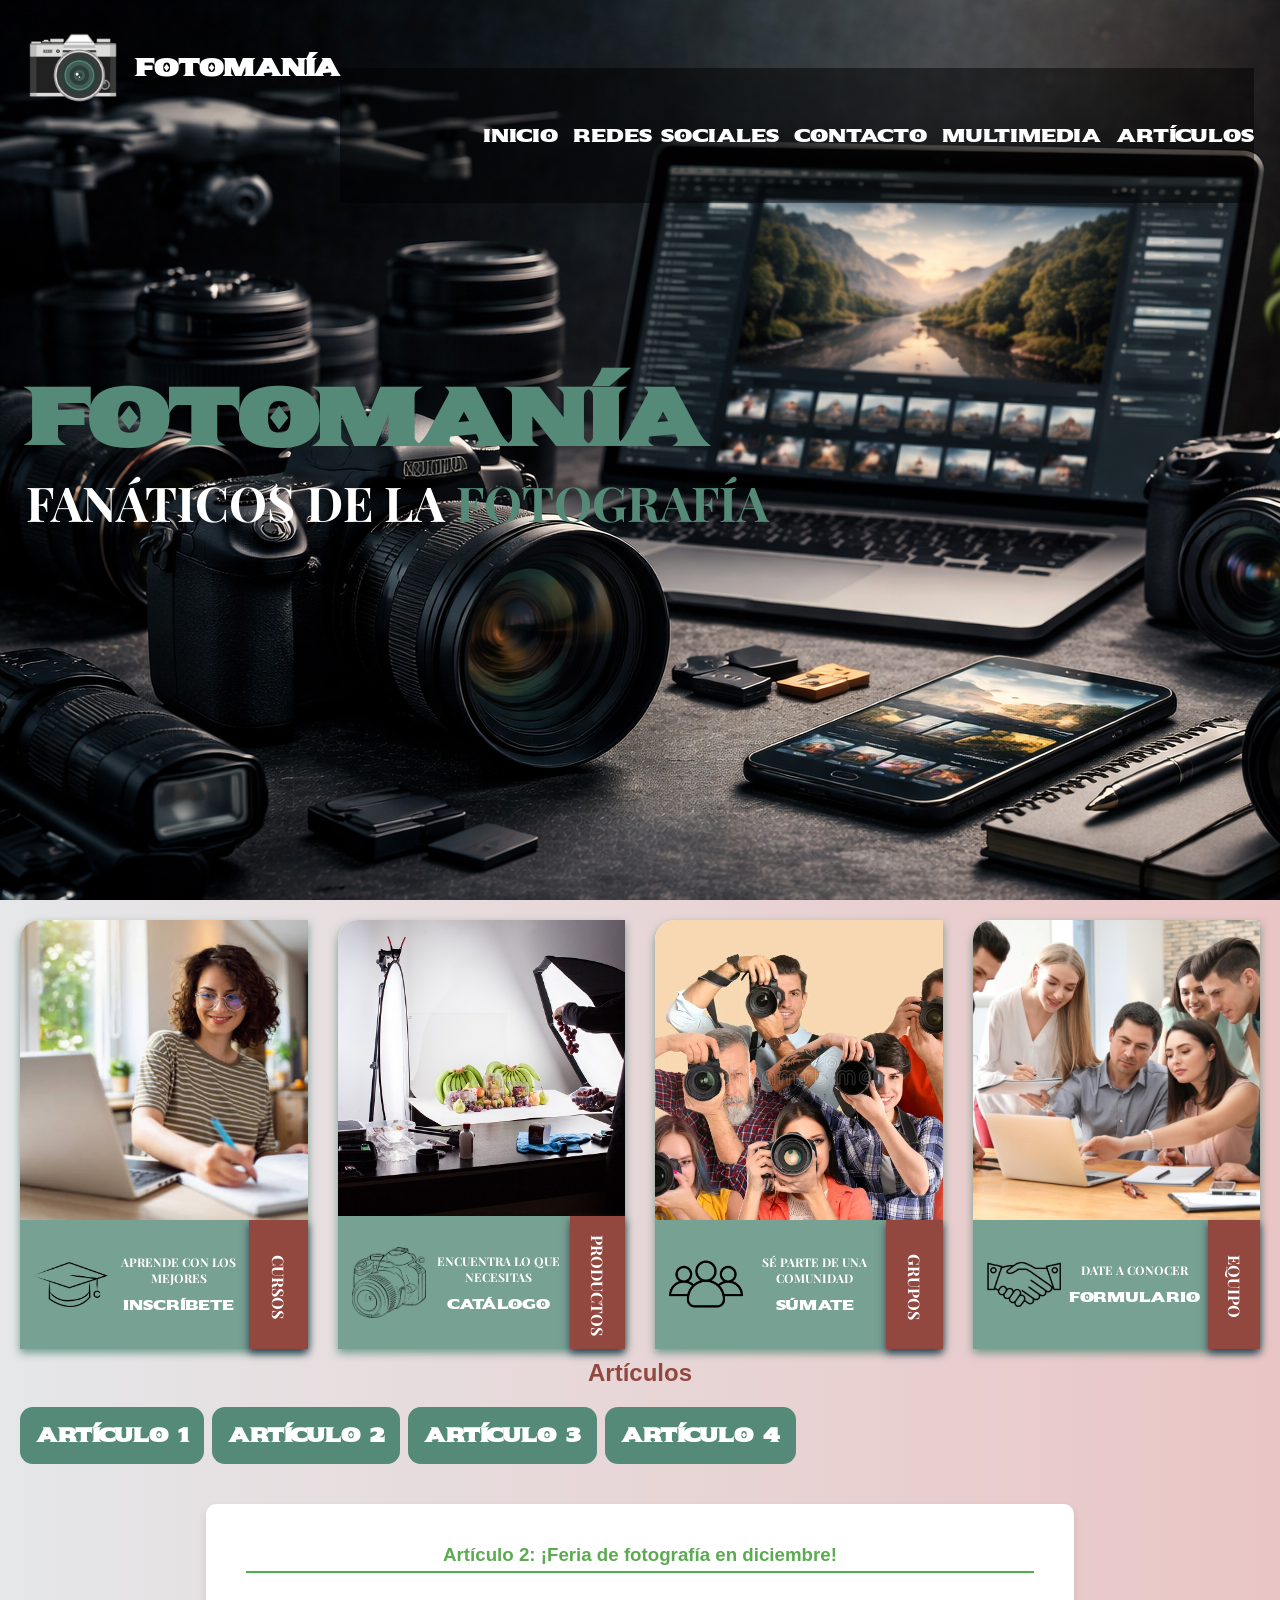
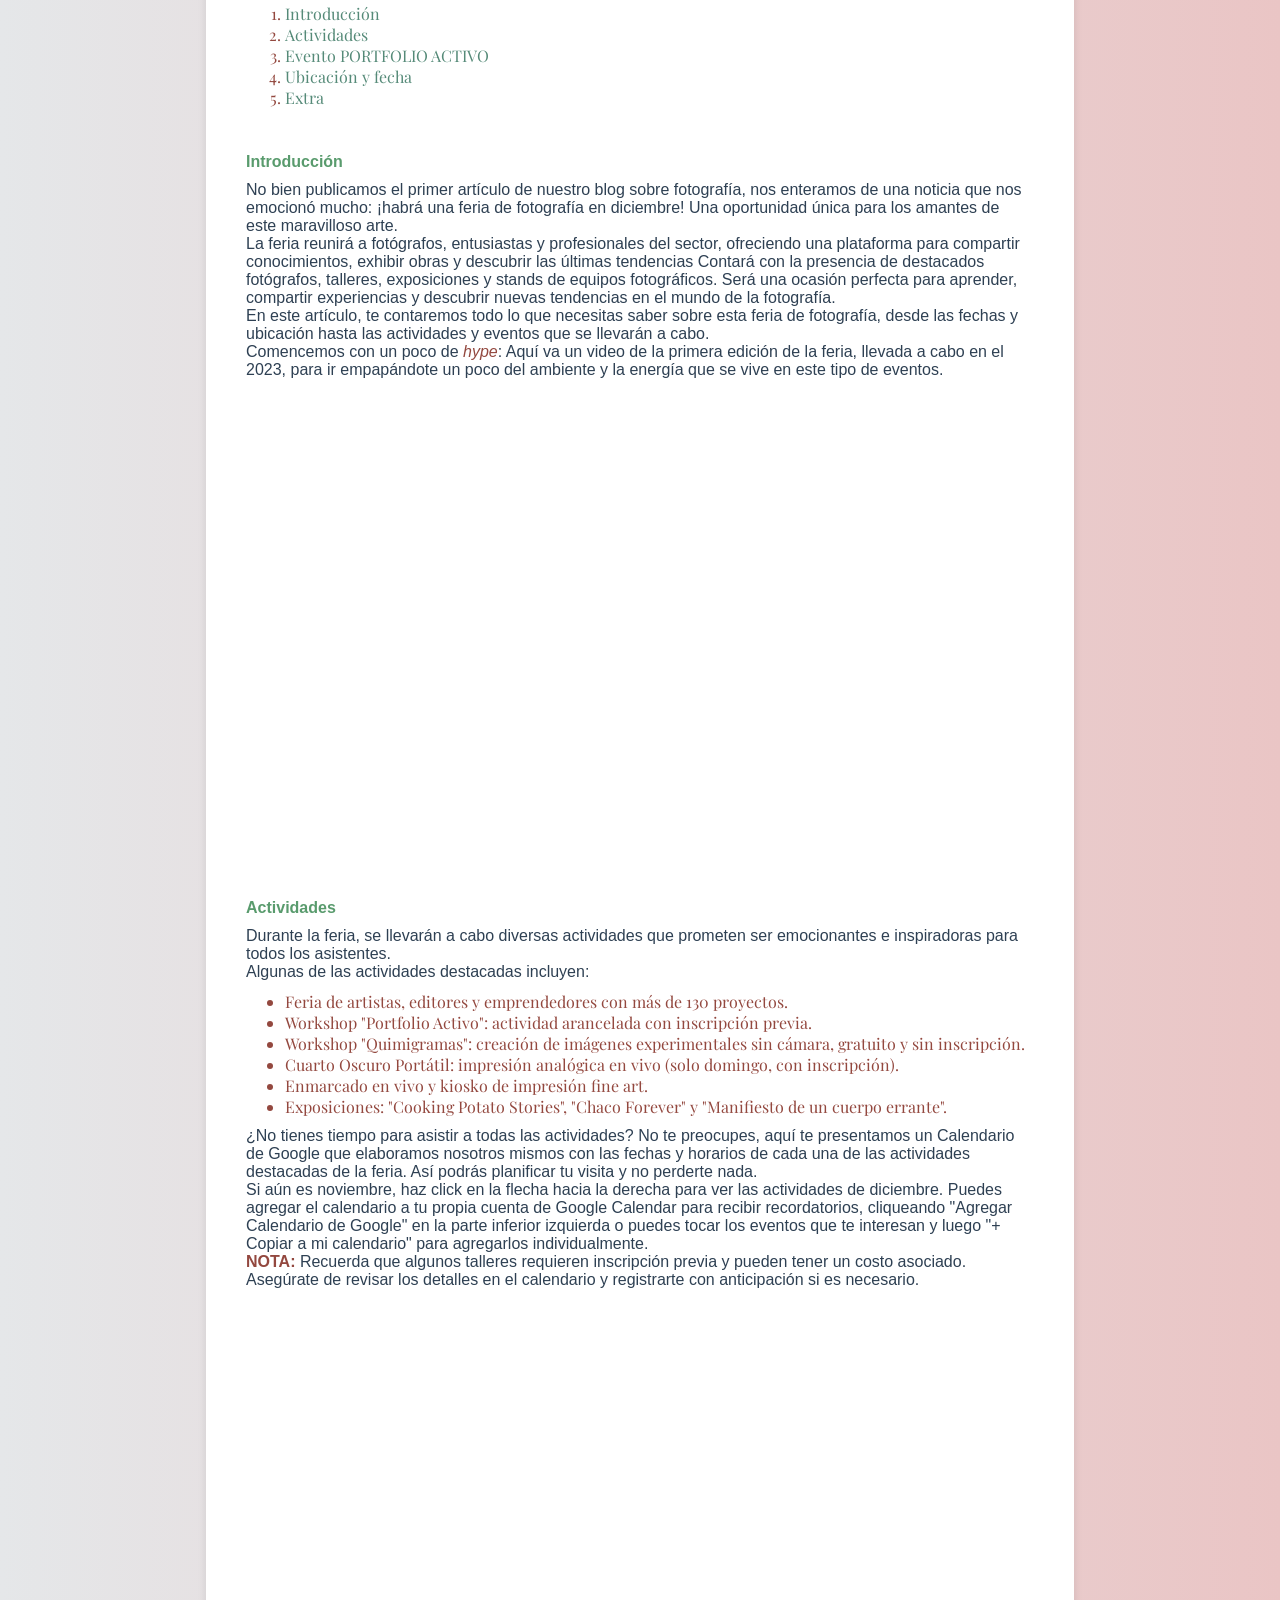
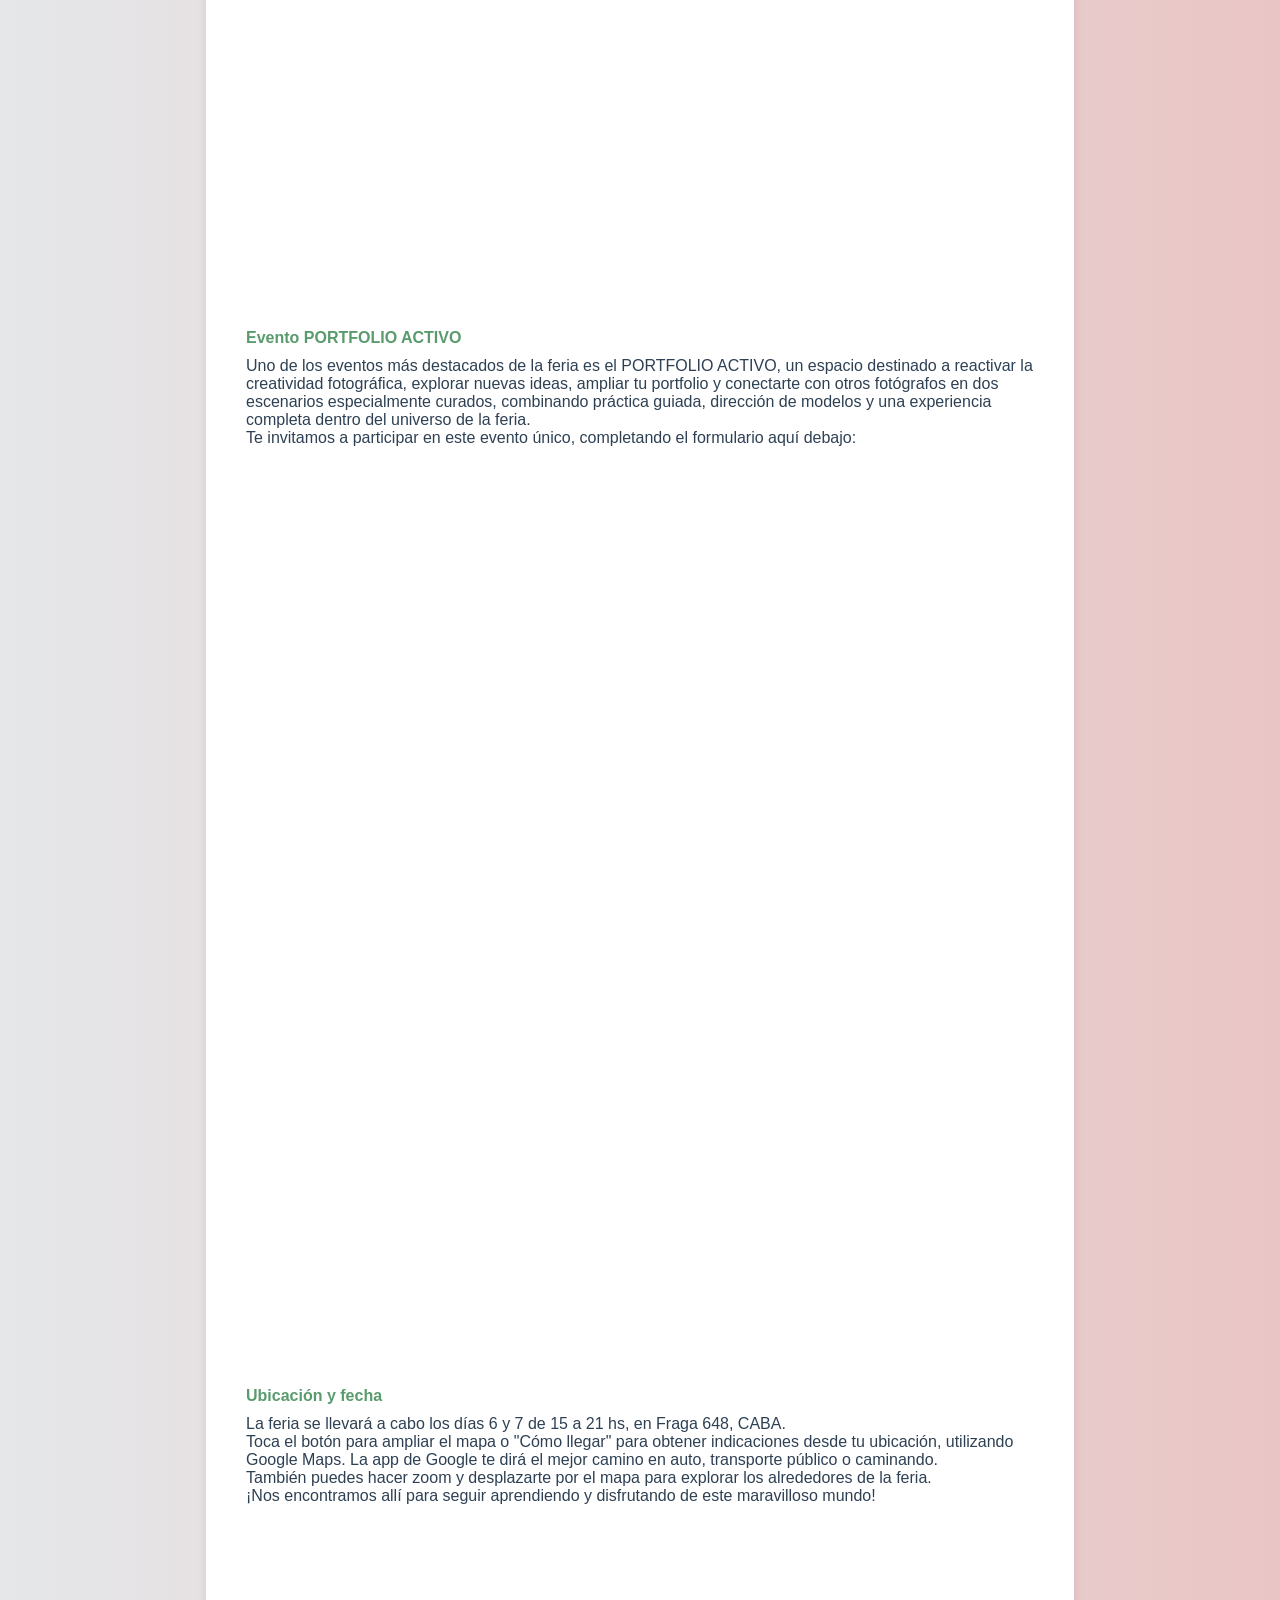
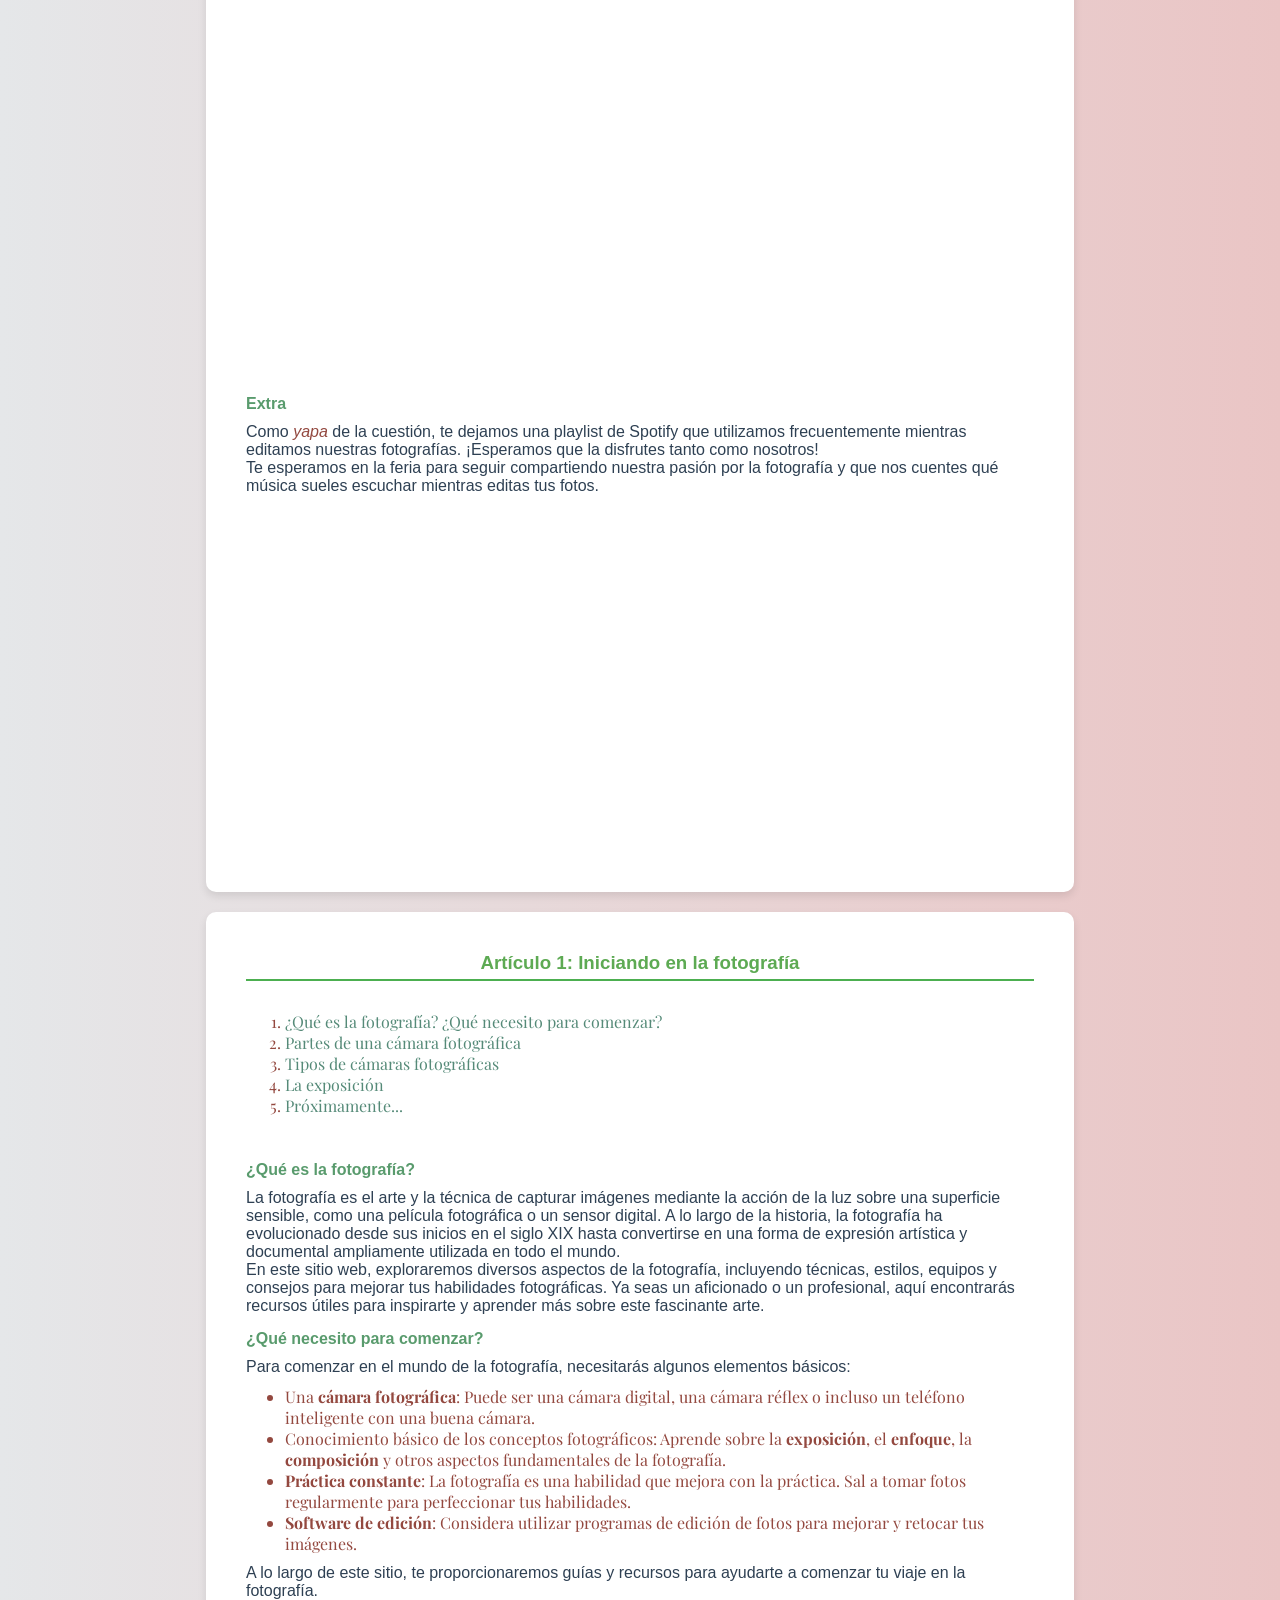
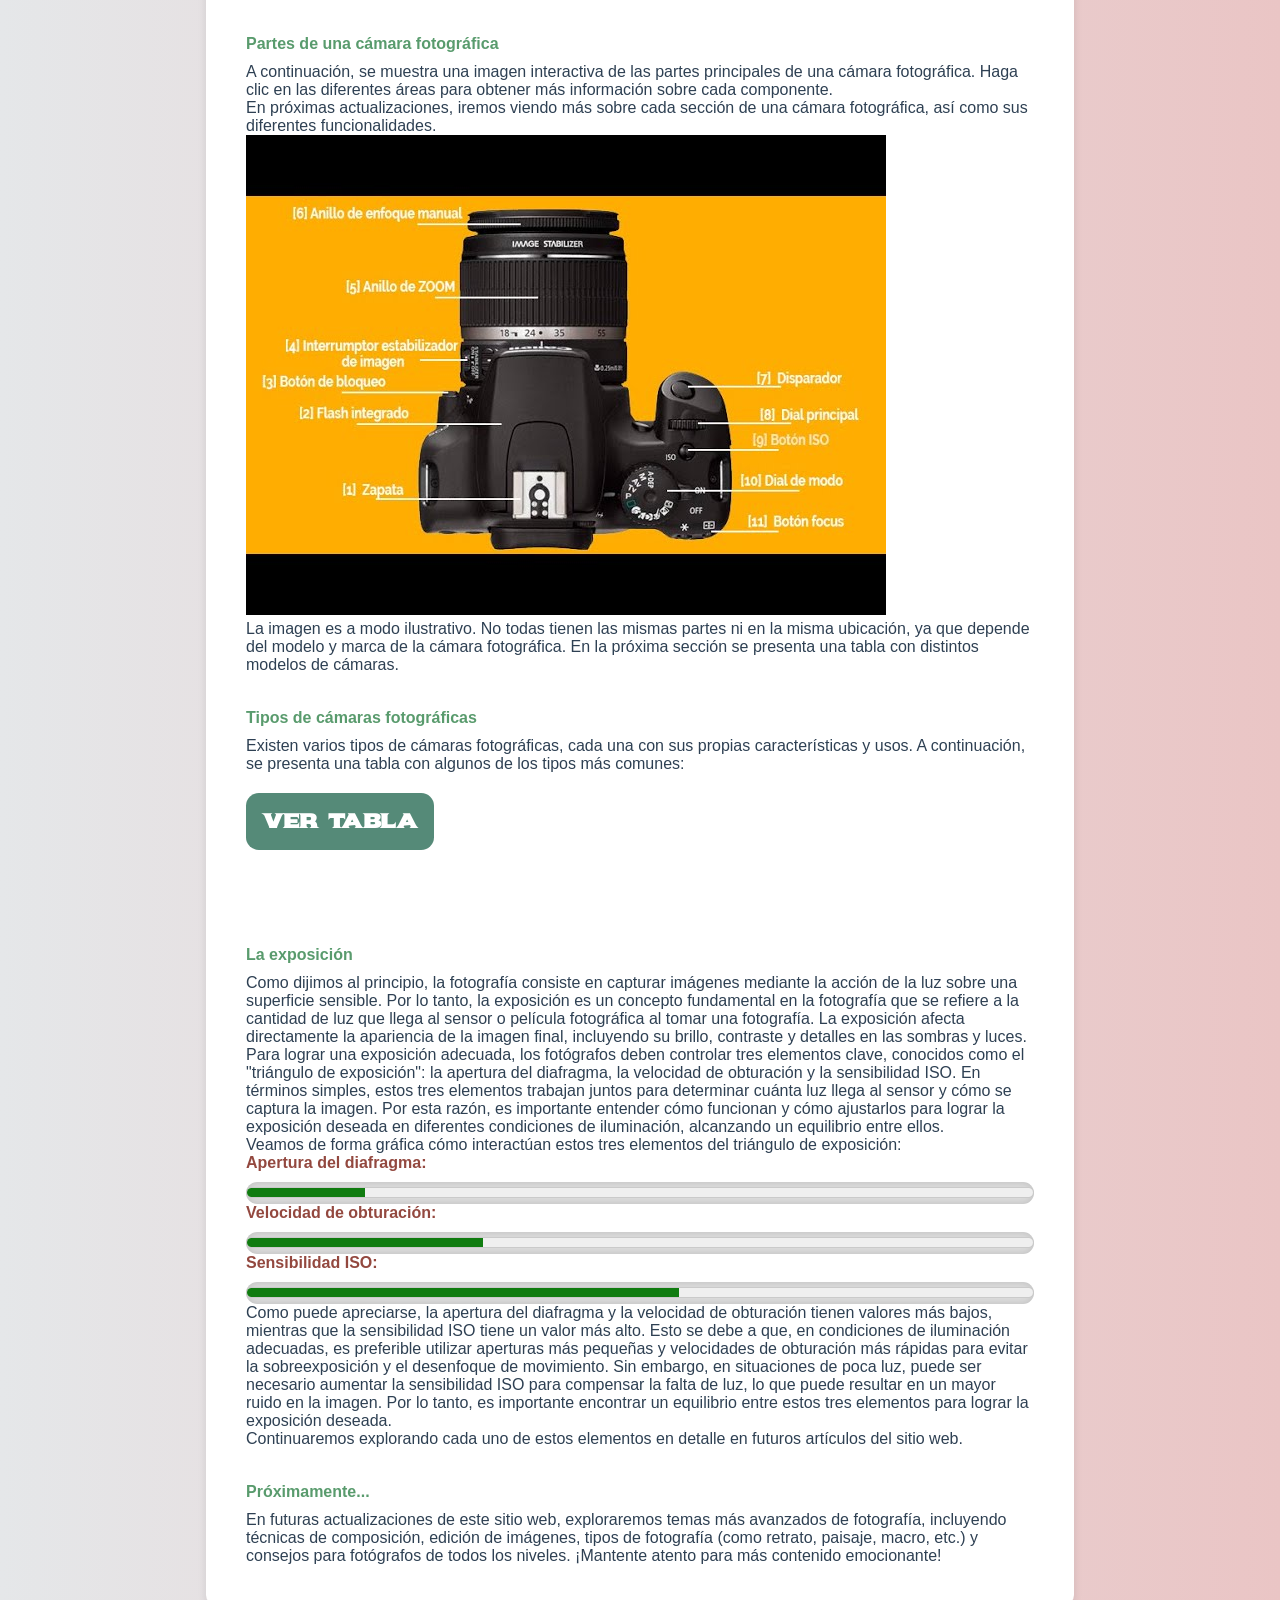
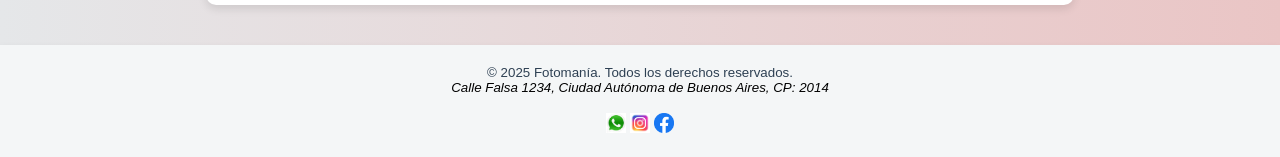
==== commit 1718a78d: "Responsividad y reestructuracion de navbar" ====
--- a/index.html
+++ b/index.html
@@ -40,19 +40,11 @@
                     <span class="line"></span>
                 </div>
                 <nav class="nav_menu">
-                    <div class="pages_menu">
-                        <a href="index.html" class="nav_item">Inicio</a>
-                        <a href="pages/redes.html" class="nav_item">Redes Sociales</a>
-                        <a href="pages/contacto.html" class="nav_item">Contacto</a>
-                        <a href="pages/multimedia.html" class="nav_item">Multimedia</a>
-                    </div>
-                    <div class="articles_menu">
-                        <a class="articles_drop_btn">Artículos <span>></span></a>
-                        <div class="articles_content_menu">
-                            <a href="./index.html#articulo-1" class="article_item_menu">Artículo 1</a>
-                            <a href="./index.html#articulo-2" class="article_item_menu">Artículo 2</a>
-                        </div>
-                    </div>
+                    <a href="index.html" class="nav_item">Inicio</a>
+                    <a href="pages/redes.html" class="nav_item">Redes Sociales</a>
+                    <a href="pages/contacto.html" class="nav_item">Contacto</a>
+                    <a href="pages/multimedia.html" class="nav_item">Multimedia</a>
+                    <a href="./index.html#articles_menu_section" class="nav_item">Artículos</a>
                 </nav>
             </div>
         
@@ -142,6 +134,14 @@
                         </div>
                     </div>
                 </div>
+            </section>
+            
+            <section class="articles_menu_section" id="articles_menu_section">
+                <h2>Artículos</h2>
+                <a href="./index.html#articulo-1" class="article_item_menu btn">Artículo 1</a>
+                <a href="./index.html#articulo-2" class="article_item_menu btn">Artículo 2</a>
+                <a href="./index.html#articulo-2" class="article_item_menu btn">Artículo 3</a>
+                <a href="./index.html#articulo-2" class="article_item_menu btn">Artículo 4</a>
             </section>
 
             <article id="articulo-2">
@@ -490,7 +490,7 @@
                                             alt="" width="450" height="350">
                                         </td>
                                         <td>
-                                            Fotografía de viaje, eventos, vlogging.
+                                            Fotografía de viaje, eventos, vlogging, etc.
                                             <br>
                                             <img src="https://dus6dayednven.cloudfront.net/app/uploads/2022/06/A7C-04.jpg" 
                                             alt="" width="450" height="350">
--- a/styles/global.css
+++ b/styles/global.css
@@ -199,83 +199,48 @@
     }
   }
 
-  /* Menú desplegable principal */
+  /* Menú desplegable */
   & .nav_menu
   {
     font-size: 1.1rem;
-    background-color: rgba(0, 0, 0, 0.5);
     opacity: 0;
     right: 0;
     position: fixed;
-    top: 10vh;
+    top: 8vh;
     display: flex;
     flex-direction: column;
-    row-gap: 25px;
     height: 0;
     width: 100%;
     justify-content: center;
     align-content: center;
     text-align: center;
     transition: all .3s ease;
-    
-    /* Menú principal */
-    & .pages_menu
+    background-color: rgba(0, 0, 0, 0.5);
+    height: 100%;
+    display: flex;
+    flex-direction: column;
+    justify-content: center;
+    row-gap: 25px;
+
+      /* Enlaces a páginas del sitio */
+      & .nav_item
+      {
+        color: var(--color-blanco);
+      }
+    }
+
+    /* Menú de artículos */
+    .articles_menu
     {
       display: flex;
       flex-direction: column;
-      row-gap: 25px;
-
-      /* Enlaces a páginas del sitio */
-      & .nav_item
-      {
-        color: var(--color-blanco);
-      }
-    }
-
-    /* Menú de artículos */
-    .articles_menu
-    {
-      display: flex;
-      flex-direction: column;
-      row-gap: 25px;
-
-      /* Botón de artículos */
-      & .articles_drop_btn
-      {
-        color: var(--color-blanco);
-      }
-
-      /* Artículos dentro de desplegable */
-      & .articles_content_menu
-      {
-        opacity: 0;
-        display: flex;
-        flex-direction: column;
-        row-gap: 25px;
-        transition: all .3s ease;
-        & .article_item_menu
-        {
-          color: var(--color-blanco);
-        }
-
-        /* Cuando se toca el botón de artículos, se 
-        hace visible la lista de artículos */
-        &.articles_menu_active
-        {
-          opacity: 1;
-        }
-      }
-    }
-  }
-
-
-  
+  }
 
   /* Cuando se activa el toggle, aparece el Menú */
   & .nav_toggle.toggle_active~.nav_menu
   {
     justify-content: center;
-    height: 45vh;
+    height: 35vh;
     opacity: 1;
   }
 
@@ -283,7 +248,7 @@
   &.nav_active
   {
     background-color: var(--color-primario);
-    height: 10vh;
+    height: 8vh;
     box-shadow: 0 10px 10px;
 
     & .nav_logo
@@ -304,14 +269,28 @@
     /* Subo un poco más el botón hamburguesa */
     & .nav_toggle
     {
-      top: .5%
+      top: 0;
     }
 
     /* Menú del nav se vuelve verde con algo de con nav 
     active, de modo que combine con el nuevo color del nav */
     & .nav_menu
     {
-      background-color: var(--color-primario-alpha);
+      background: linear-gradient(to bottom,
+      var(--color-primario),
+      var(--color-primario-alpha)
+      );
+
+
+      & .articles_menu
+      {
+
+        & .articles_drop_btn
+        {
+          
+          background-color: var(--color-primario-alpha);
+        }
+      }
     }
   }
 }
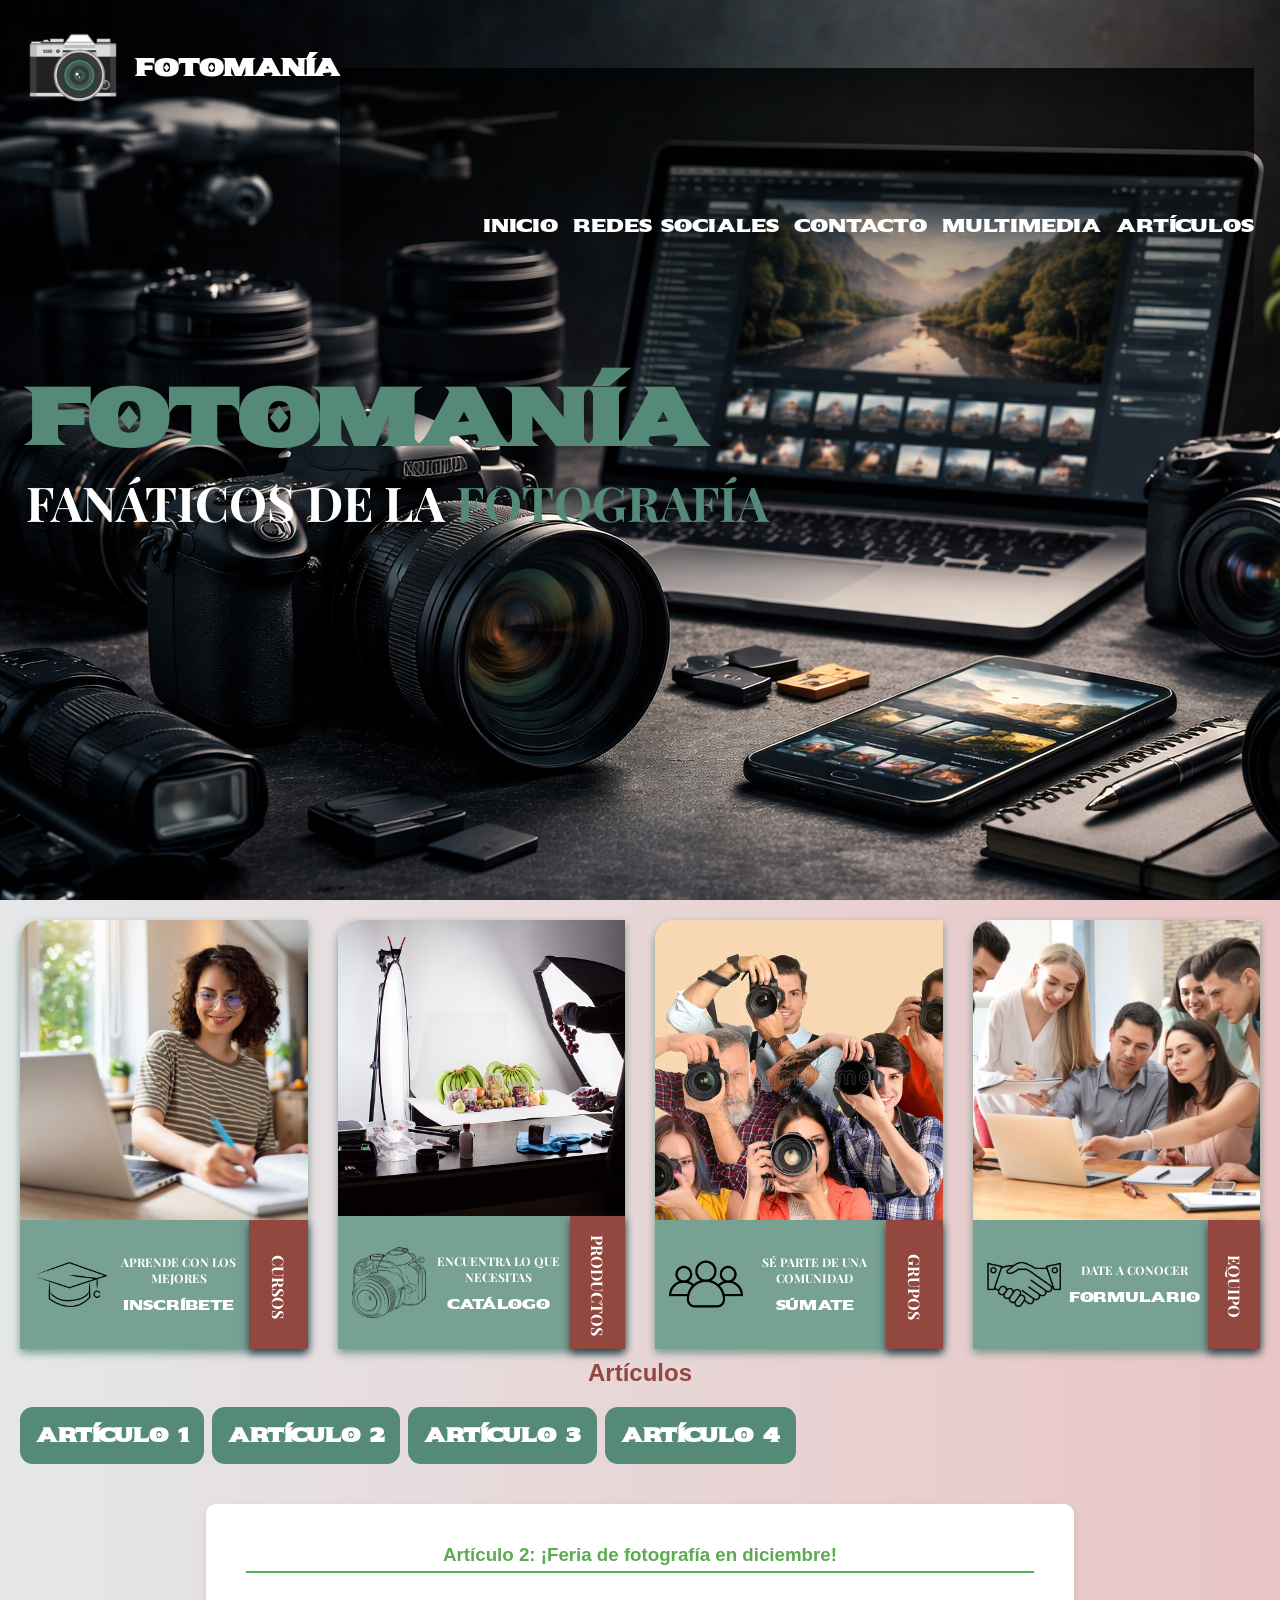
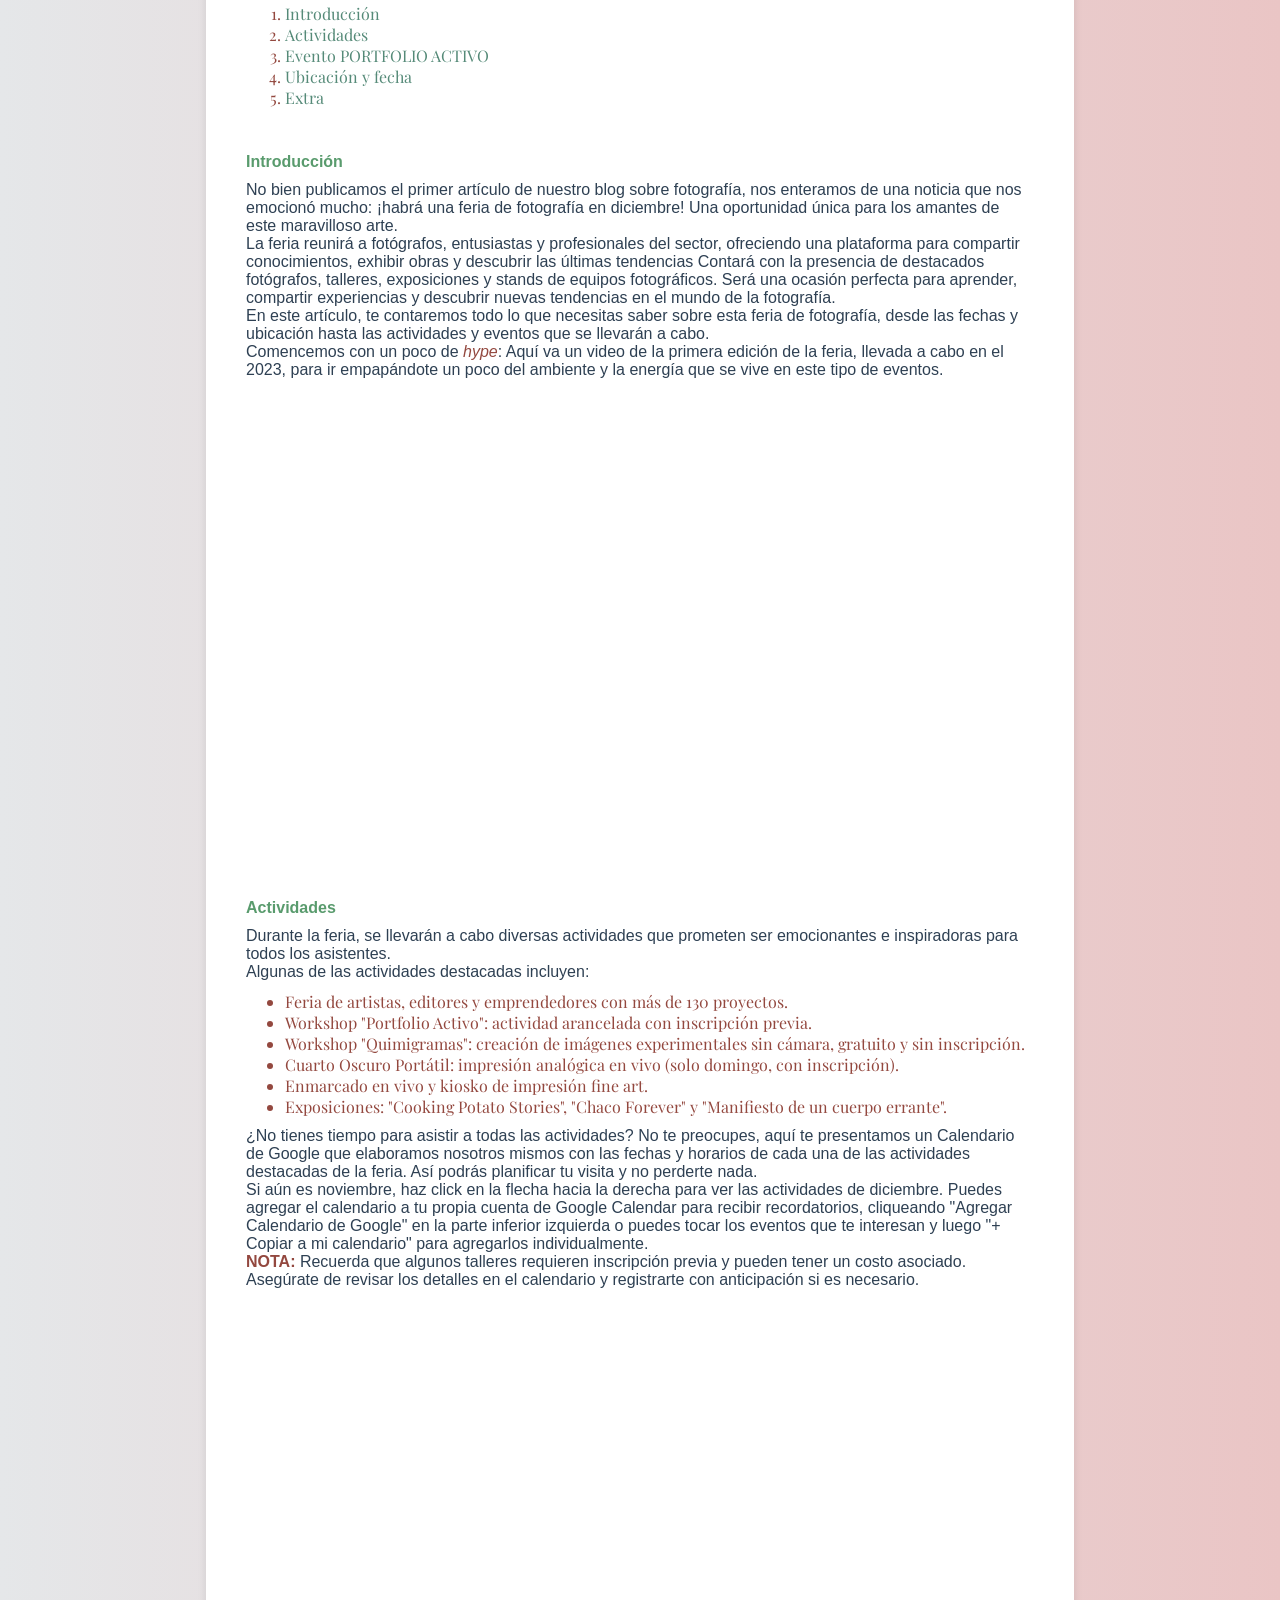
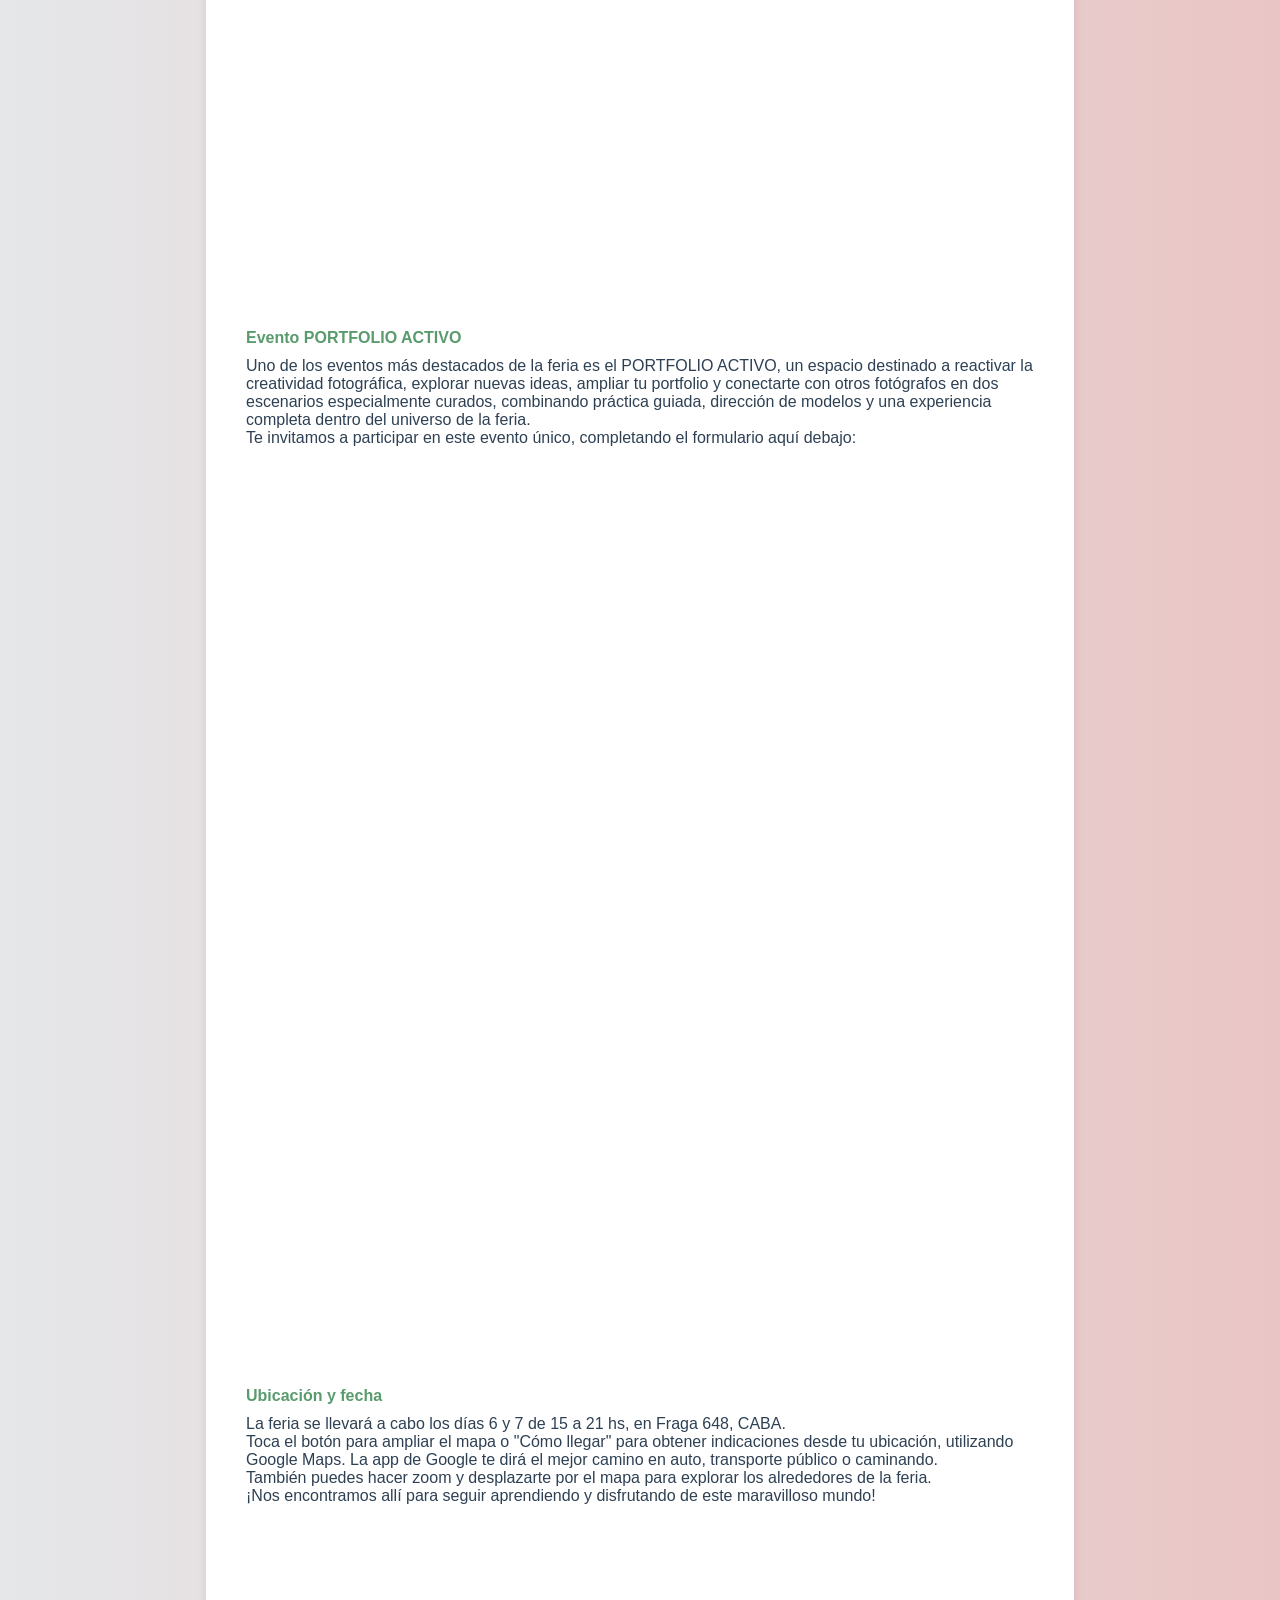
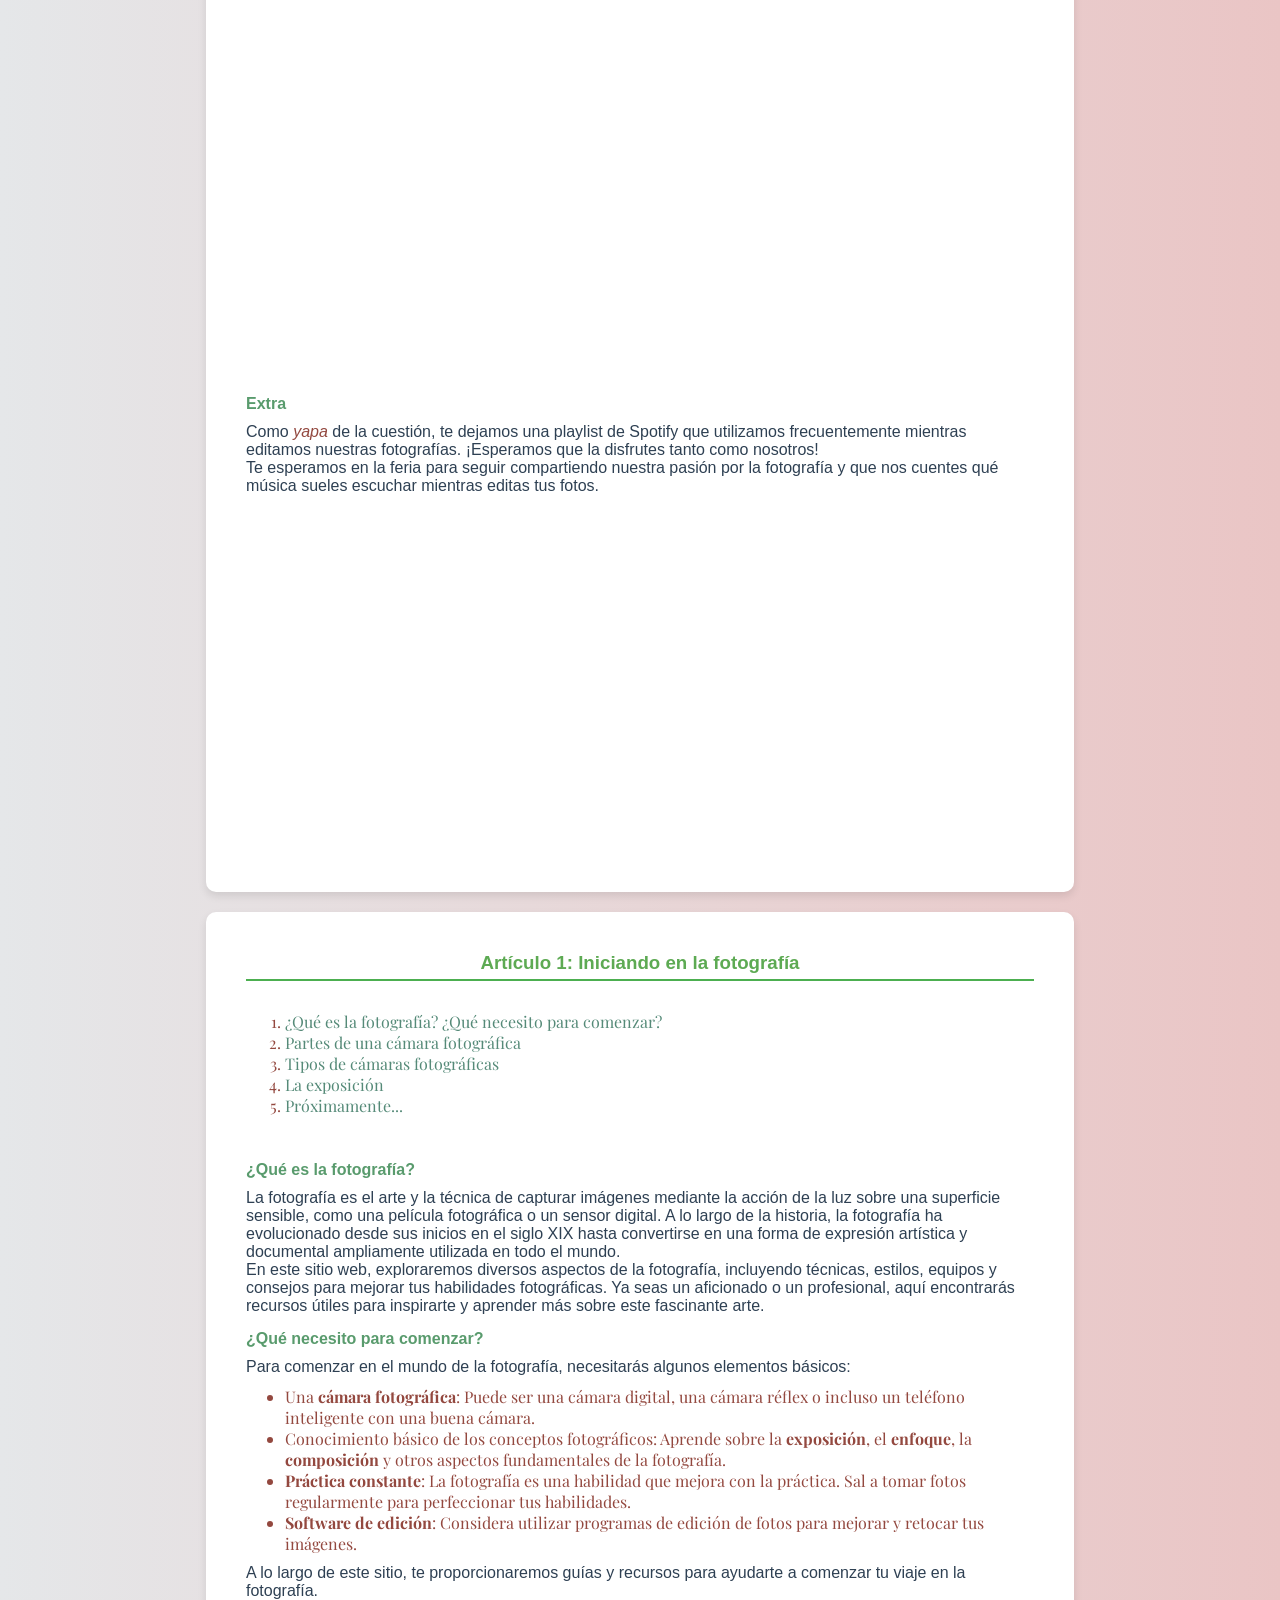
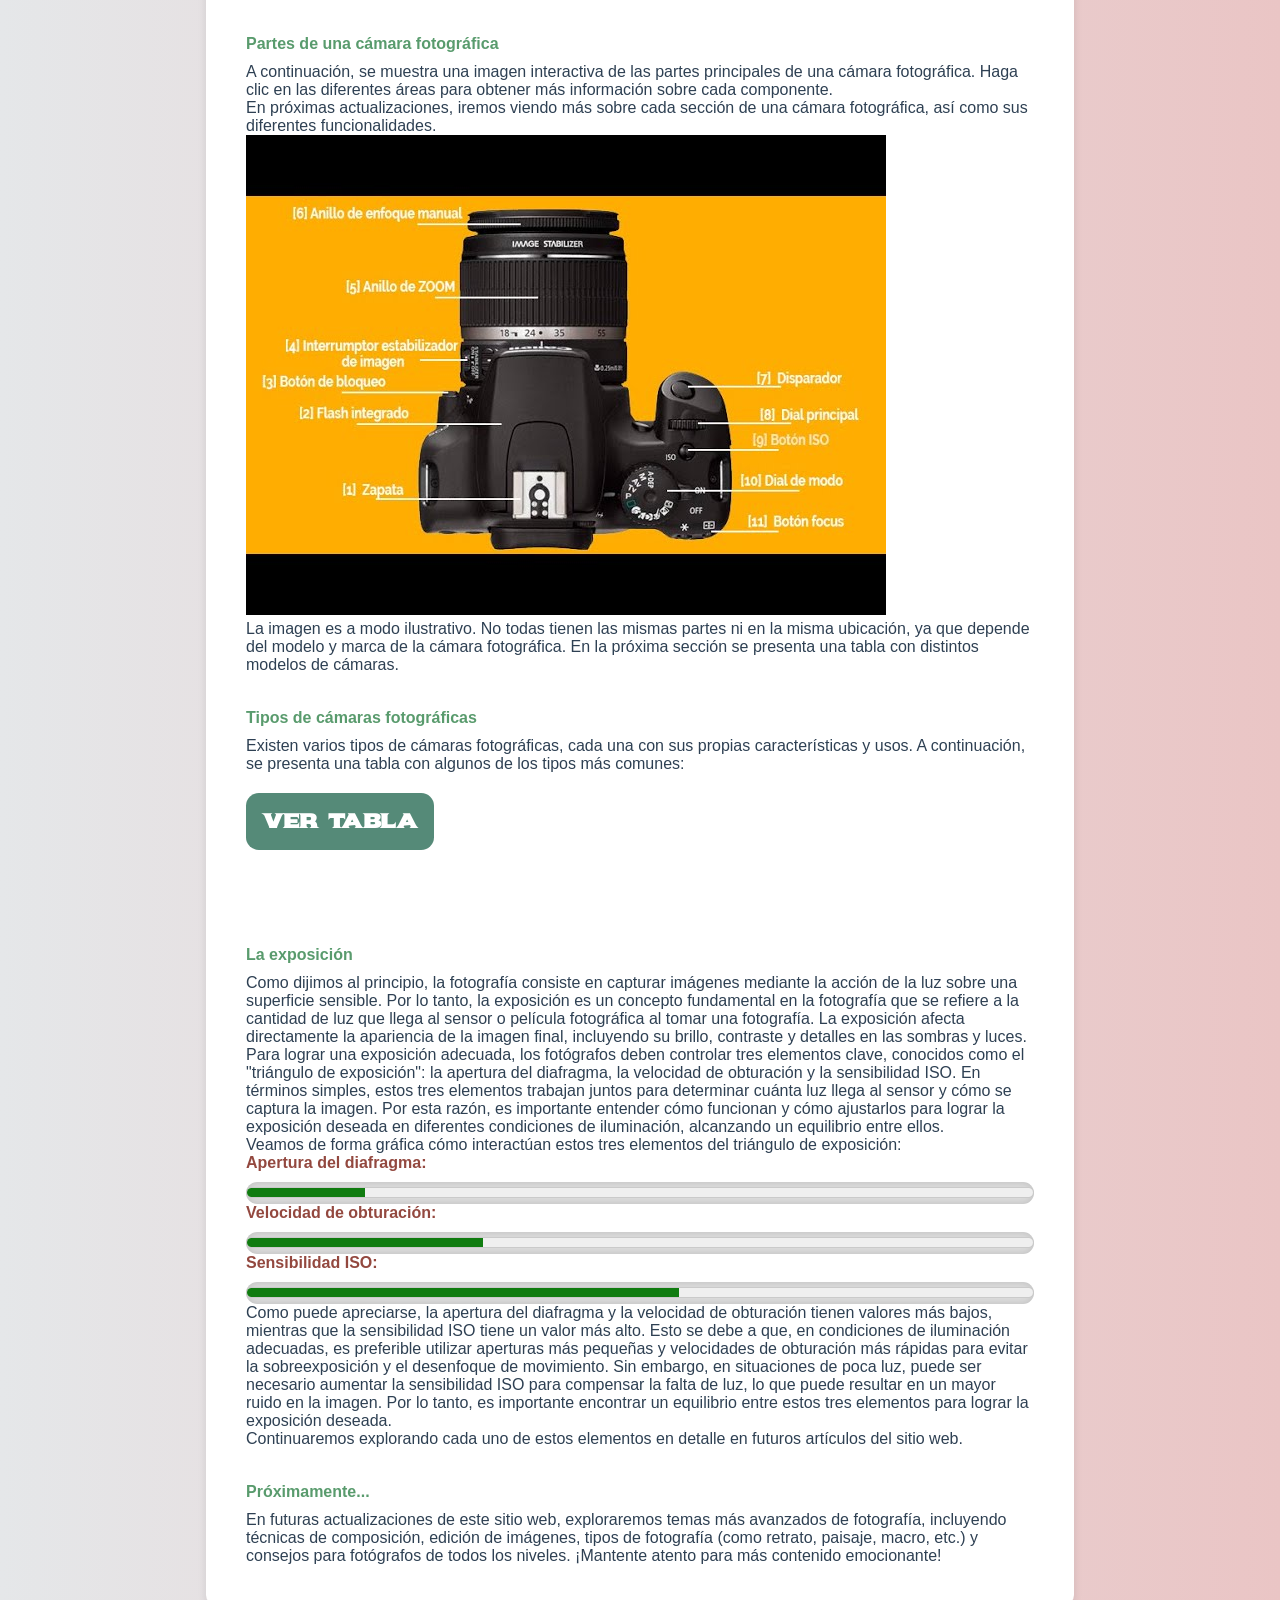
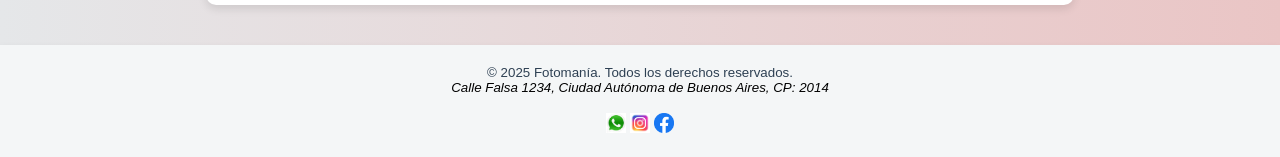
==== commit 6a51a0dc: "Funcion de JS para quitar clase .toggle_active al presionar uno de los items del menu" ====
--- a/index.html
+++ b/index.html
@@ -148,7 +148,7 @@
 
                 <h3>Artículo 2: ¡Feria de fotografía en diciembre!</h3>
 
-                <nav class="menú-secundario">
+                <nav class="menu-secundario">
                     <ol>
                         <li><a href="./index.html#intro-articulo-2">Introducción</a></li>
                         <li><a href="./index.html#actividades">Actividades</a></li>
--- a/styles/global.css
+++ b/styles/global.css
@@ -203,23 +203,19 @@
   & .nav_menu
   {
     font-size: 1.1rem;
+    height: 35vh;
     opacity: 0;
     right: 0;
     position: fixed;
-    top: 8vh;
+    top: -200px;
     display: flex;
     flex-direction: column;
-    height: 0;
     width: 100%;
-    justify-content: center;
-    align-content: center;
     text-align: center;
     transition: all .3s ease;
-    background-color: rgba(0, 0, 0, 0.5);
-    height: 100%;
-    display: flex;
-    flex-direction: column;
-    justify-content: center;
+    background: linear-gradient(to bottom,
+    rgba(0, 0, 0, 0.8),
+    rgba(0,0,0,0));
     row-gap: 25px;
 
       /* Enlaces a páginas del sitio */
@@ -227,28 +223,24 @@
       {
         color: var(--color-blanco);
       }
-    }
-
-    /* Menú de artículos */
-    .articles_menu
-    {
-      display: flex;
-      flex-direction: column;
+    
+
   }
 
   /* Cuando se activa el toggle, aparece el Menú */
   & .nav_toggle.toggle_active~.nav_menu
   {
-    justify-content: center;
-    height: 35vh;
+    
     opacity: 1;
+    top: 9vh;
+    padding-top: 5vh;
   }
 
   /* Navbar verde y más chico cuando se scrollea abajo */
   &.nav_active
   {
     background-color: var(--color-primario);
-    height: 8vh;
+    height: 10vh;
     box-shadow: 0 10px 10px;
 
     & .nav_logo
@@ -276,21 +268,17 @@
     active, de modo que combine con el nuevo color del nav */
     & .nav_menu
     {
+      position: fixed;
+      top: 300vh;
+      height: 35vh;
+      justify-content: center;
+      align-content: center;
+      padding-top: 0;
+      padding-bottom: 10vh;
       background: linear-gradient(to bottom,
       var(--color-primario),
       var(--color-primario-alpha)
       );
-
-
-      & .articles_menu
-      {
-
-        & .articles_drop_btn
-        {
-          
-          background-color: var(--color-primario-alpha);
-        }
-      }
     }
   }
 }
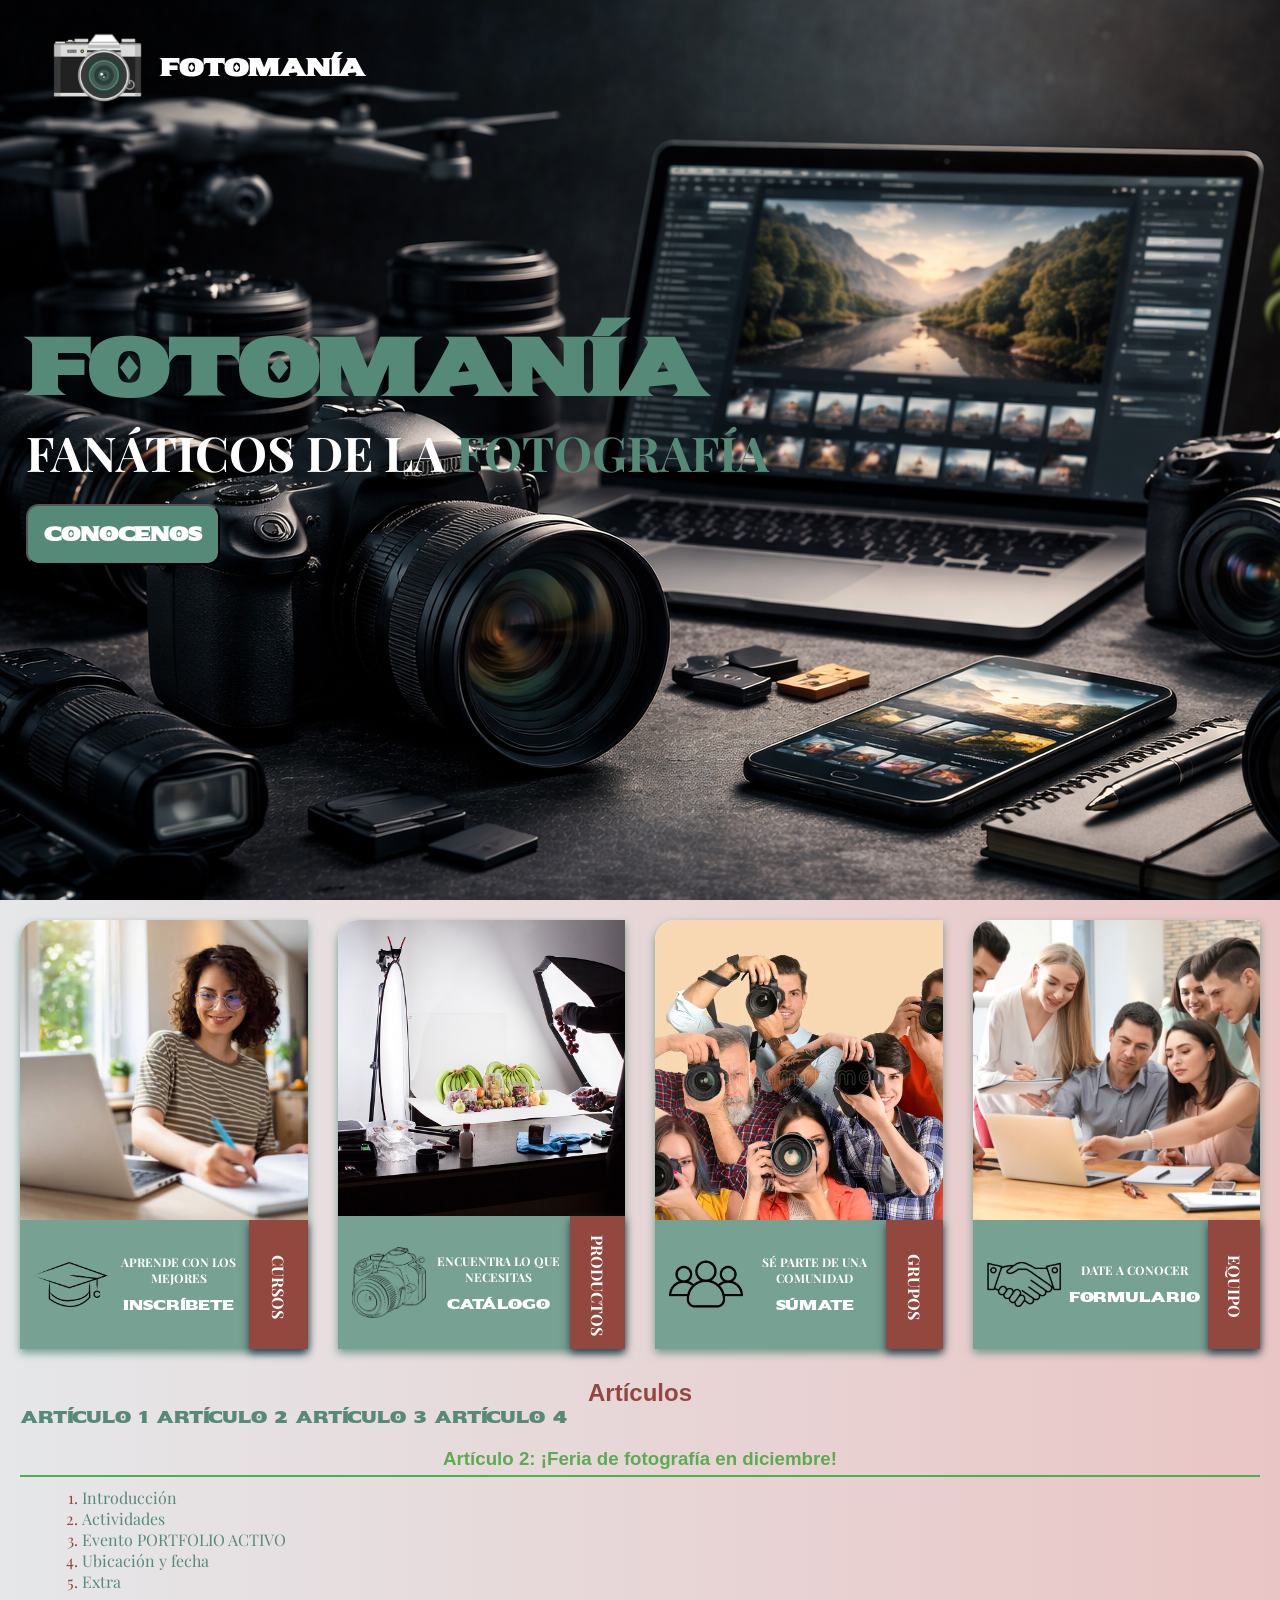
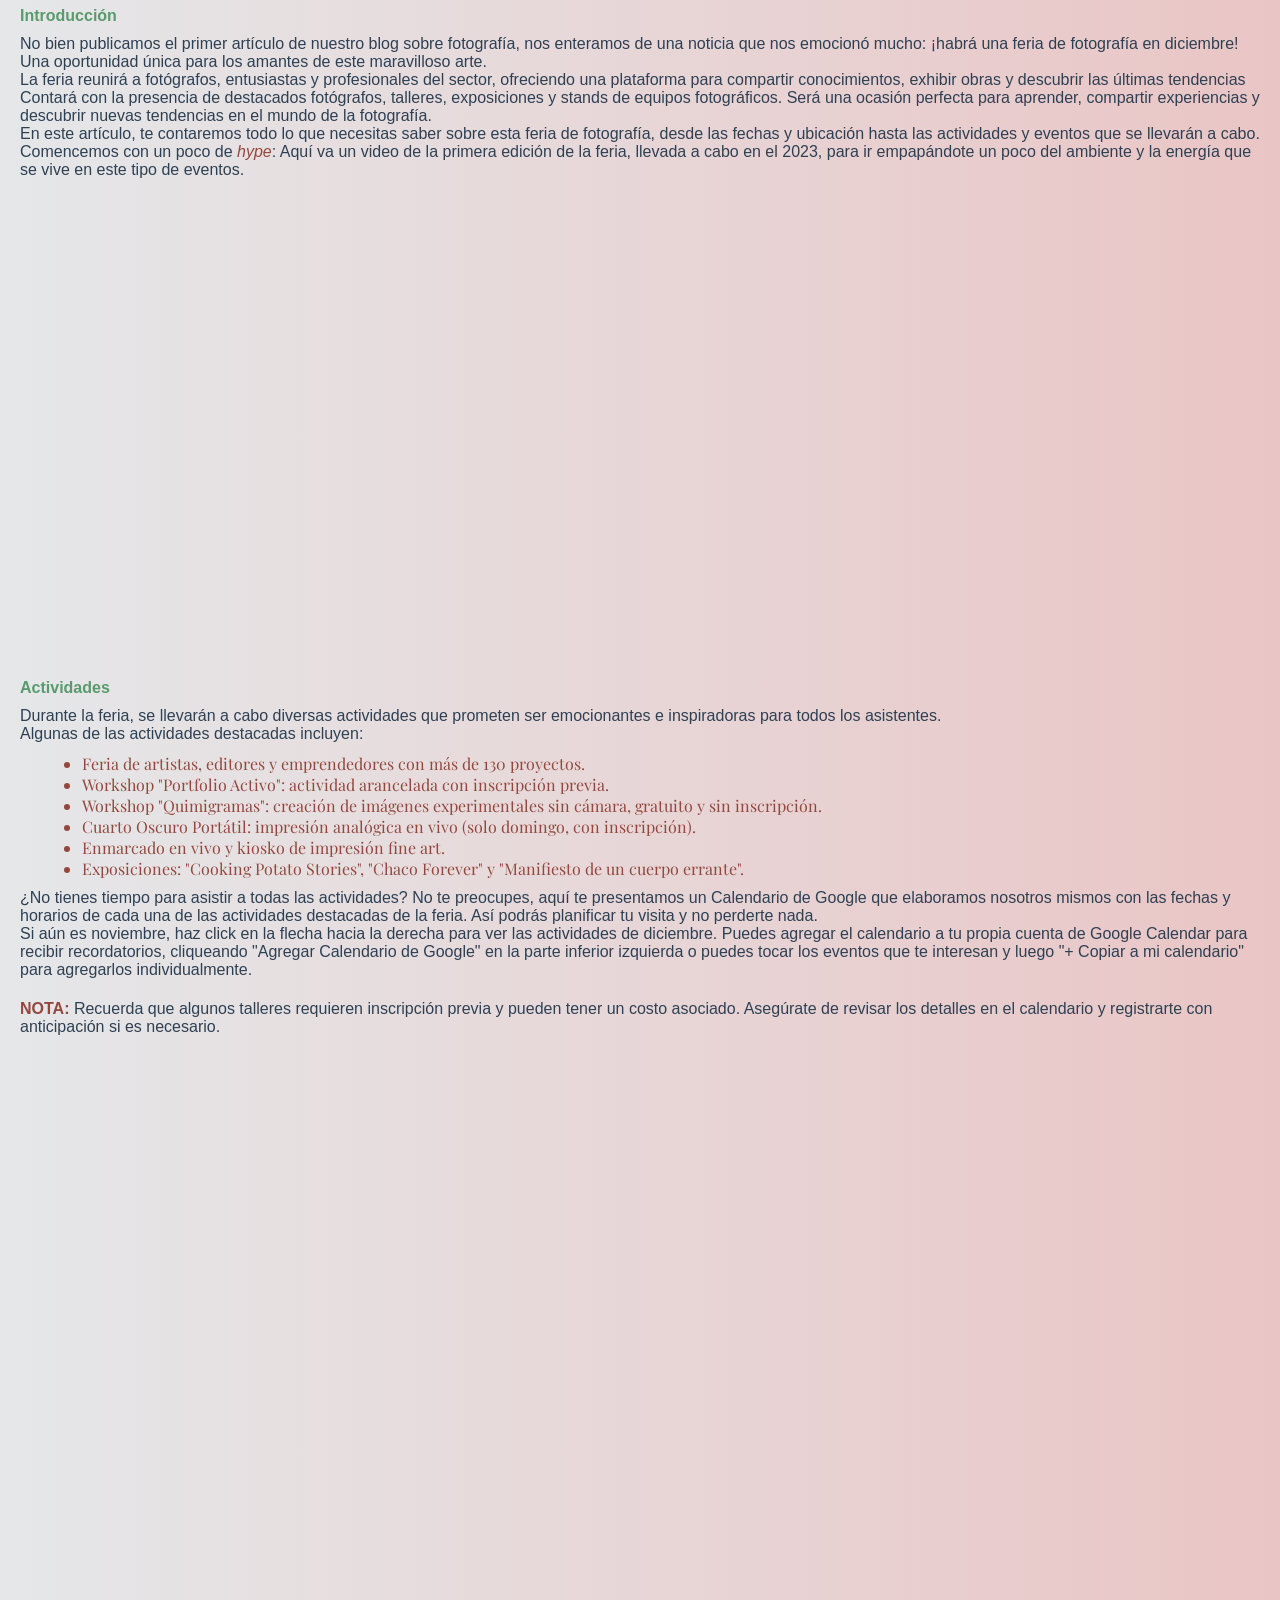
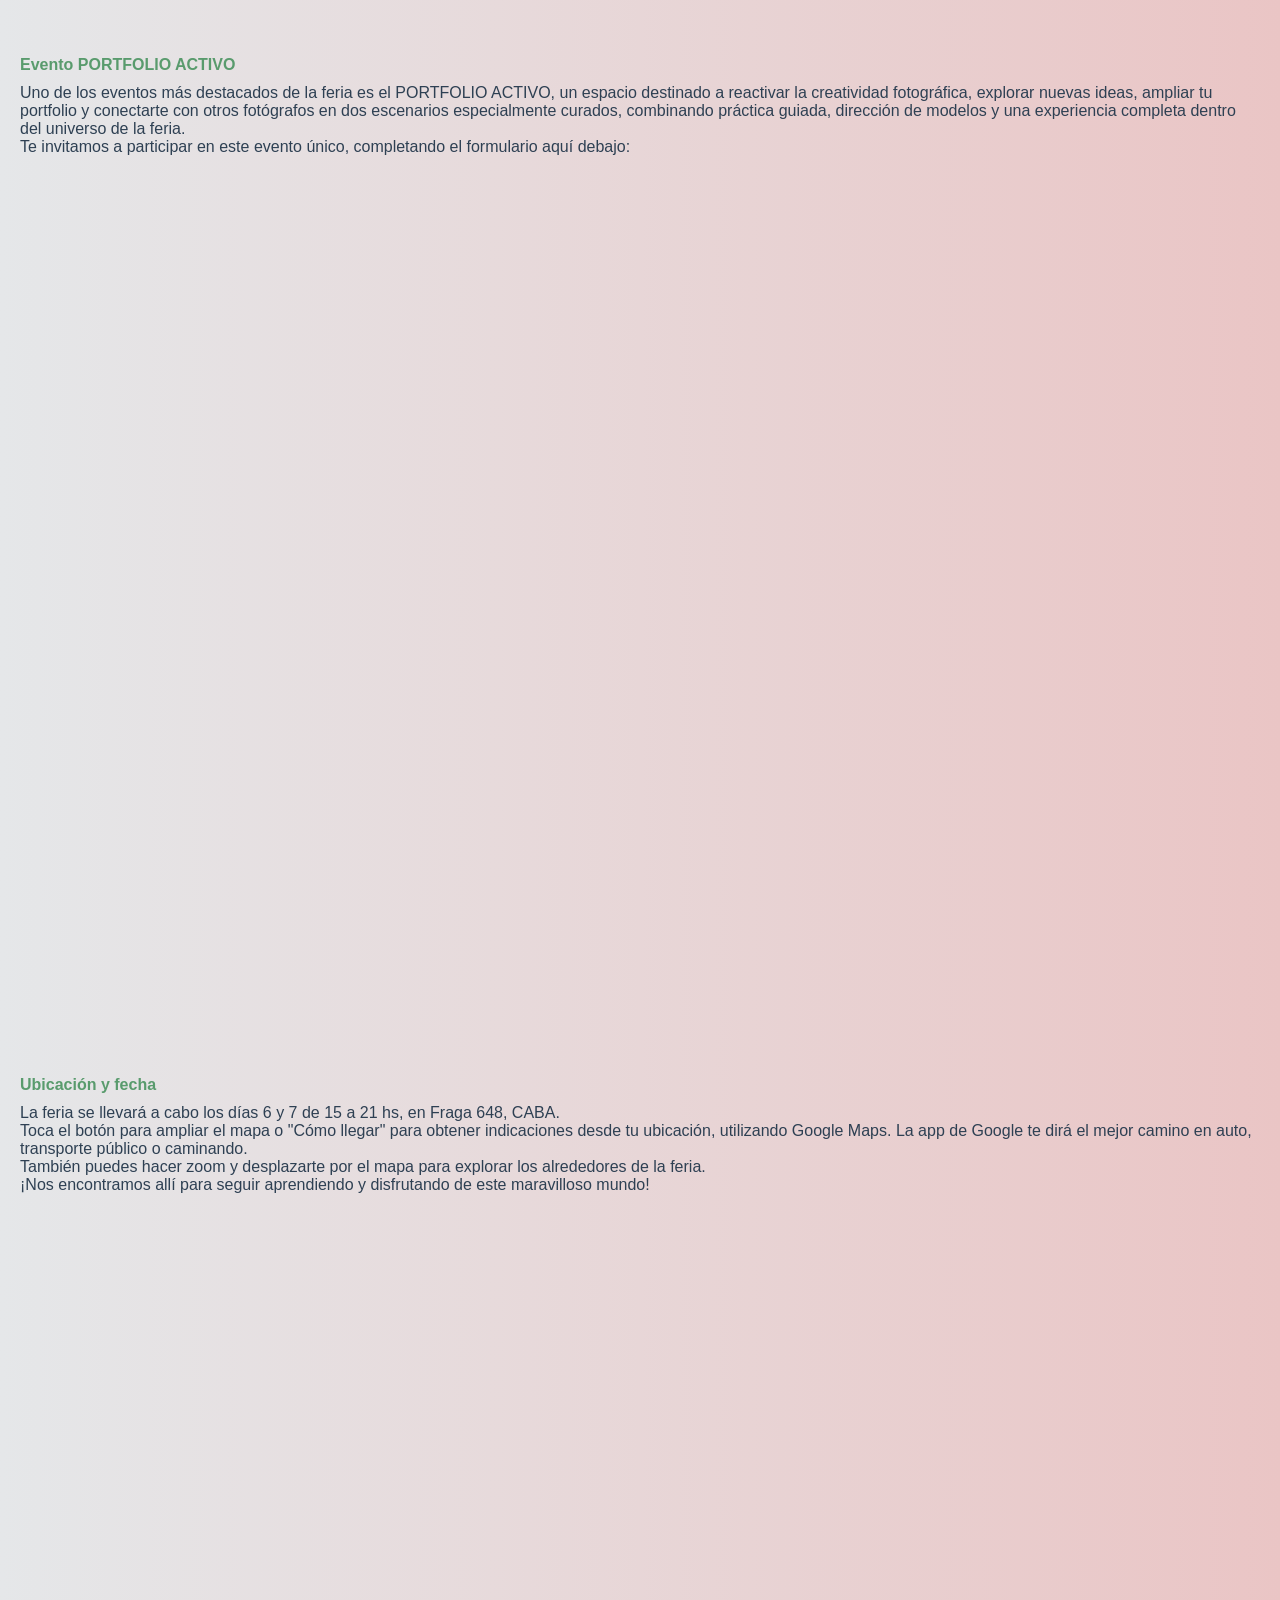
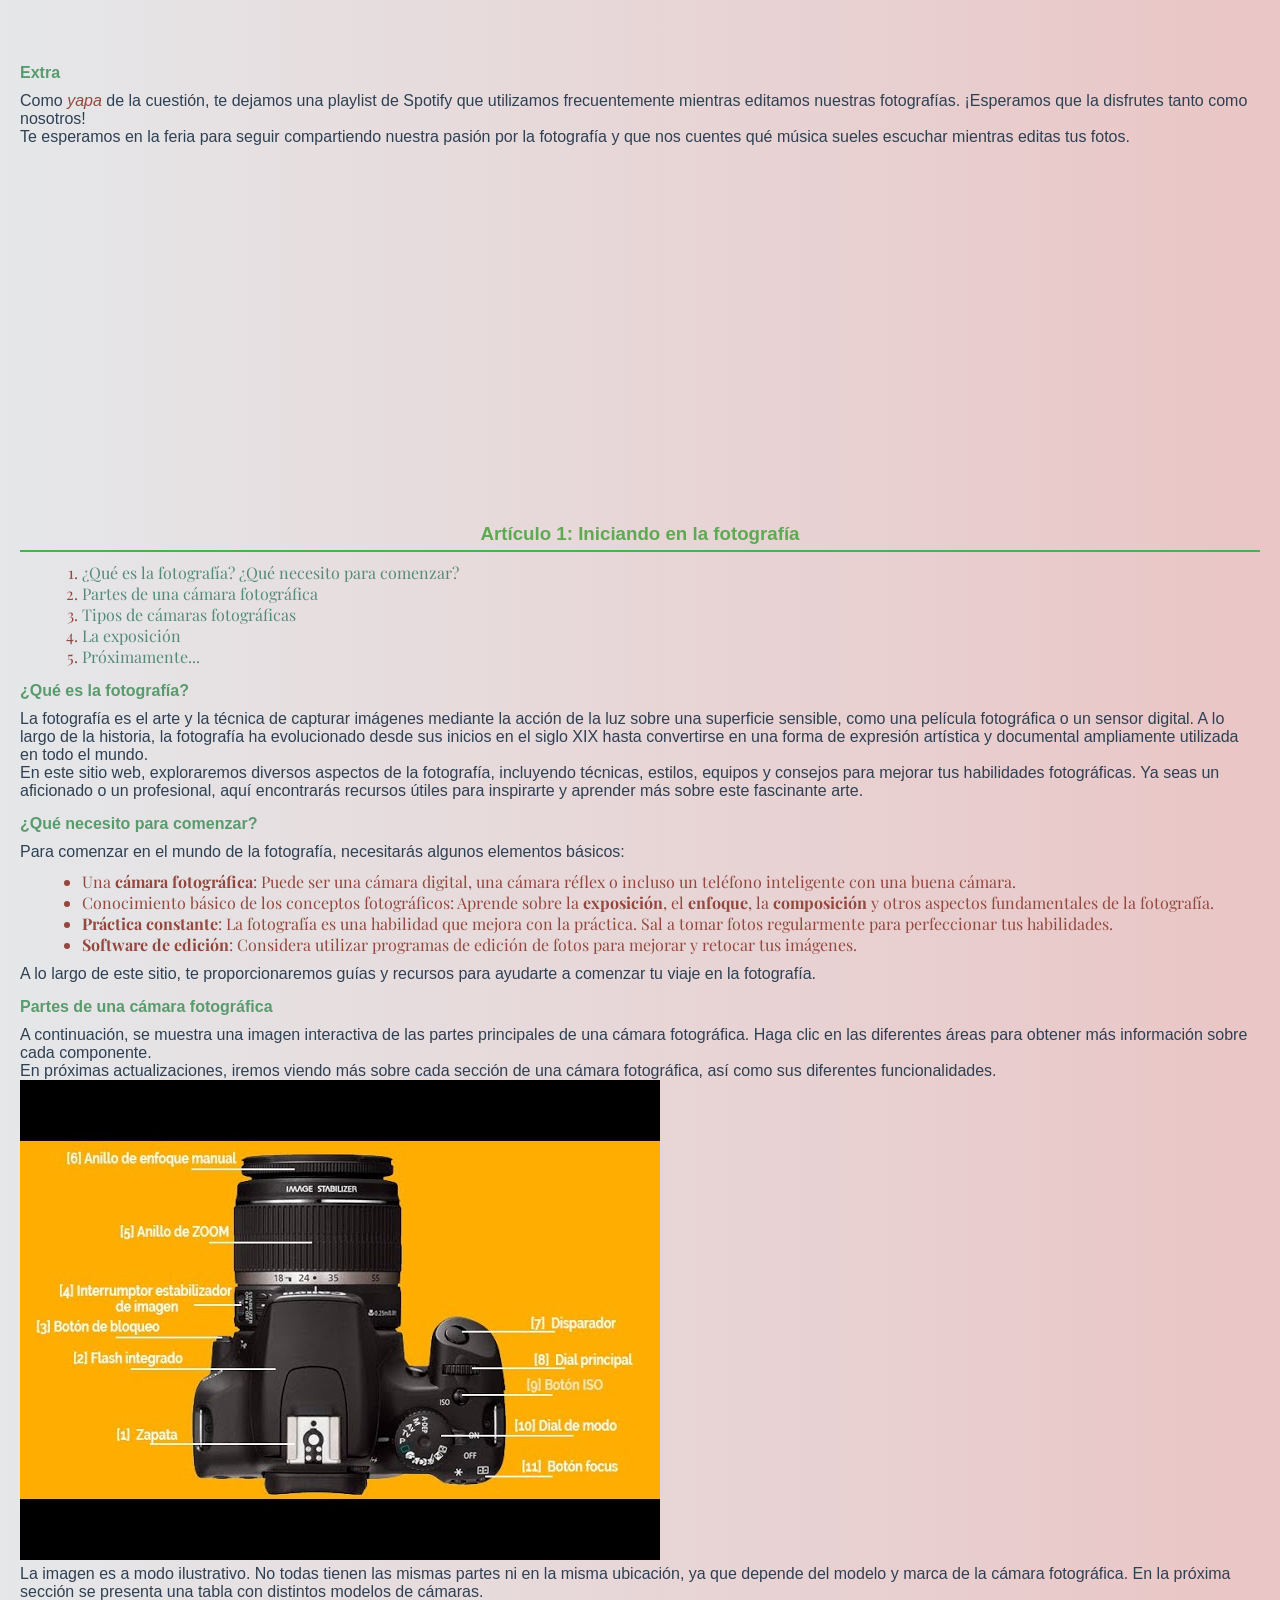
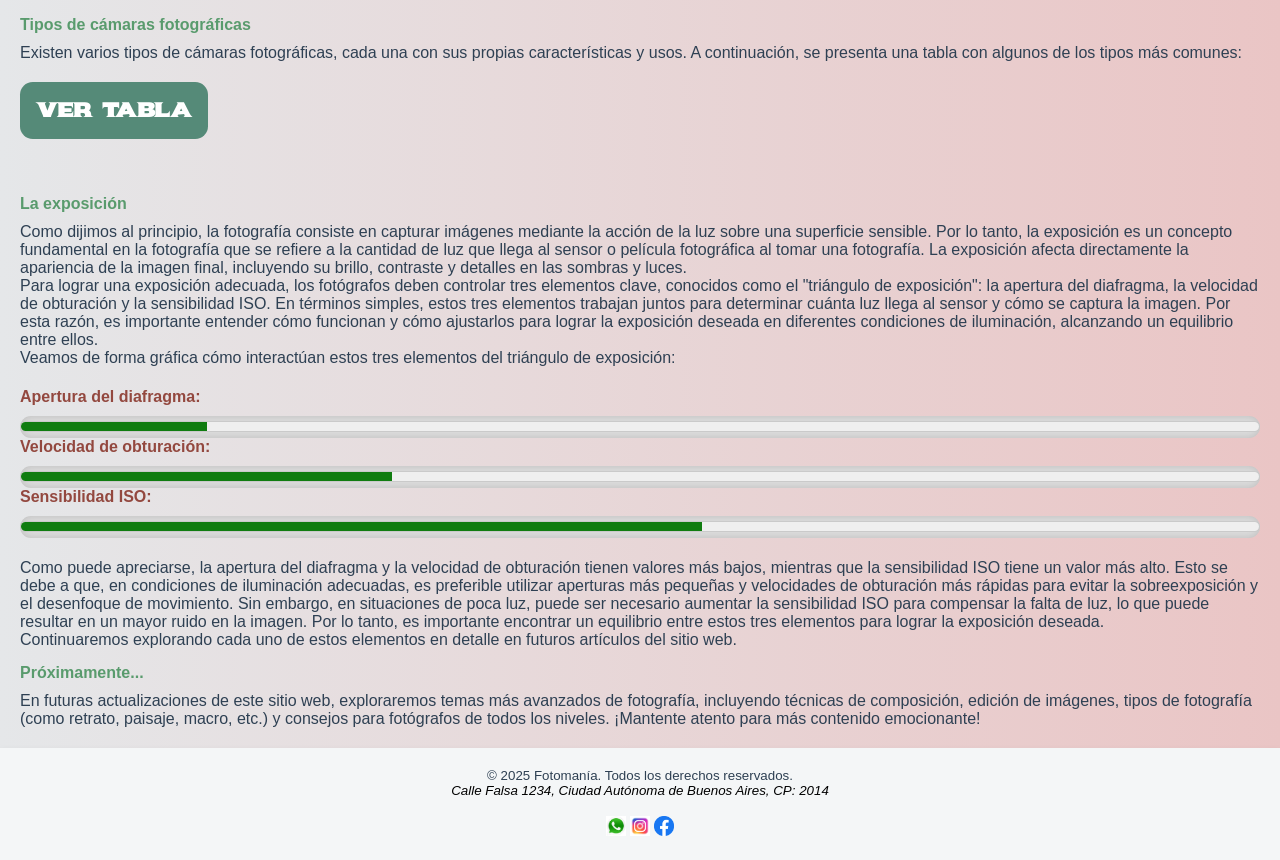
==== commit 4fda6033: "Responsive CSS: index.html completo para MOBILE" ====
--- a/index.html
+++ b/index.html
@@ -51,6 +51,7 @@
             <section class="home">
                 <h1><span>FOTOMANÍA</span></h1>
                 <h2>FANÁTICOS DE LA <span>FOTOGRAFÍA</span></h2>
+                <a href="./index.html#cards_section"><button class="btn">CONOCENOS</button></a>
             </section>
             
 
@@ -61,7 +62,7 @@
 
         <main>
 
-                        <section class="cards_container">
+            <section class="cards_container" id="cards_section">
                 <div class="card">
                     <div class="card_img_text_hidden">
                         <img src="assets/imagenes/cursos_card_home.jpg" alt="">
@@ -136,12 +137,15 @@
                 </div>
             </section>
             
+            <!-- La idea del siguiente menú sería que, mediante JS, se vayan actualizando los títulos -->
             <section class="articles_menu_section" id="articles_menu_section">
                 <h2>Artículos</h2>
-                <a href="./index.html#articulo-1" class="article_item_menu btn">Artículo 1</a>
-                <a href="./index.html#articulo-2" class="article_item_menu btn">Artículo 2</a>
-                <a href="./index.html#articulo-2" class="article_item_menu btn">Artículo 3</a>
-                <a href="./index.html#articulo-2" class="article_item_menu btn">Artículo 4</a>
+                <div class="articles_menu">
+                    <a href="./index.html#articulo-1" class="article_item_menu">Artículo 1</a>
+                    <a href="./index.html#articulo-2" class="article_item_menu">Artículo 2</a>
+                    <a href="./index.html#articulo-2" class="article_item_menu">Artículo 3</a>
+                    <a href="./index.html#articulo-2" class="article_item_menu">Artículo 4</a>
+                </div>
             </section>
 
             <article id="articulo-2">
@@ -234,12 +238,15 @@
                     eventos que te interesan y luego "+ Copiar a mi calendario" para agregarlos individualmente.
                     </p>
 
-                    <p>
-                    <b>NOTA:</b> Recuerda que algunos talleres requieren inscripción previa y pueden tener un costo
-                    asociado. Asegúrate de revisar los detalles en el calendario y registrarte con anticipación si 
-                    es necesario.
-                    </p>
-
+                    <br>
+
+                    <div class="note_article">
+                        <p>
+                        <b>NOTA:</b> Recuerda que algunos talleres requieren inscripción previa y pueden tener un costo
+                        asociado. Asegúrate de revisar los detalles en el calendario y registrarte con anticipación si 
+                        es necesario.
+                        </p>
+                    </div>
                     <iframe src="https://calendar.google.com/calendar/embed?src=a43703e3a3f58d49b6fbc4a44cc3ef766968cb4dad2ccb12ed0a4172756eed66%40group.calendar.google.com&ctz=America%2FArgentina%2FBuenos_Aires" 
                     style="border: 0" 
                     width="800" 
@@ -591,13 +598,13 @@
                     <p>Veamos de forma gráfica cómo interactúan estos tres elementos del triángulo de exposición:</p>
 
                     <!-- Uso de la etiqueta meter para representar gráficamente los tres elementos del triángulo de exposición. -->
-                        
+                    <br>
                     <p><b>Apertura del diafragma: </b></p><meter class="meter" min="0" value="15" max="100">Apertura del diafragma</meter>
 
                     <p><b>Velocidad de obturación: </b></p><meter class="meter" min="0" value="30" max="100">Velocidad de obturación</meter>
                         
                     <p><b>Sensibilidad ISO: </b></p><meter class="meter" min="0" value="55" max="100">Sensibilidad ISO</meter>
-                        
+                    <br>
                     <p>
                     Como puede apreciarse, la apertura del diafragma y la velocidad de obturación tienen valores más bajos, mientras que 
                     la sensibilidad ISO tiene un valor más alto. Esto se debe a que, en condiciones de iluminación adecuadas, es preferible utilizar
--- a/styles/global.css
+++ b/styles/global.css
@@ -7,8 +7,9 @@
     --color-primario: rgb(85, 138, 120);
     --color-primario-alpha: rgba(85, 138, 120, 0.8);
     --color-secundario: rgb(147, 72, 63);
+    --color-secundario-alpha: rgba(147, 72, 63, 0.8);
+    --color-transparente: rgba(0, 0, 0, 0,2);
     --color-blanco: rgb(255, 255, 255);
-
     --fuente-principal: 'Sekuya', sans-serif;
     --fuente-secundaria: Playfair Display, serif;
     --fuente-terciaria: 'Segoe UI', Tahoma, Geneva, Verdana, sans-serif;
@@ -108,7 +109,6 @@
   position: fixed;
   height: 12vh;
   width: 100%;
-  padding: 0 2%;
   z-index: 1000;
   transition: all .3s ease;
 
@@ -116,6 +116,7 @@
   & .nav_logo
   {
     display: flex;
+    padding-left: 2%;
     align-items: center;
     column-gap: 15px;
 
@@ -199,24 +200,27 @@
     }
   }
 
-  /* Menú desplegable */
+  /* Menú desplegable (previo a ser desplegado) */
   & .nav_menu
   {
-    font-size: 1.1rem;
-    height: 35vh;
-    opacity: 0;
-    right: 0;
-    position: fixed;
-    top: -200px;
-    display: flex;
-    flex-direction: column;
-    width: 100%;
-    text-align: center;
-    transition: all .3s ease;
     background: linear-gradient(to bottom,
     rgba(0, 0, 0, 0.8),
     rgba(0,0,0,0));
+    font-size: 1.1rem;
+    height: 35vh;
+    top: 10vh;
+    padding-bottom: 10vh;
+    position: fixed;
+    display: flex;
+    flex-direction: column;
+    opacity: 0;
+    text-align: center;
+    transform: scaleY(0);
+    transform-origin: top;
+    transition: all .3s ease;
+    width: 100%;
     row-gap: 25px;
+    padding-top: 5vh;
 
       /* Enlaces a páginas del sitio */
       & .nav_item
@@ -230,10 +234,9 @@
   /* Cuando se activa el toggle, aparece el Menú */
   & .nav_toggle.toggle_active~.nav_menu
   {
-    
+    transform: scaleY(1);
     opacity: 1;
-    top: 9vh;
-    padding-top: 5vh;
+
   }
 
   /* Navbar verde y más chico cuando se scrollea abajo */
@@ -264,17 +267,16 @@
       top: 0;
     }
 
-    /* Menú del nav se vuelve verde con algo de con nav 
-    active, de modo que combine con el nuevo color del nav */
-    & .nav_menu
-    {
+    /* Cuando el nav se vuelve verde con nav active, cambia el
+    menú de modo que combine con el nuevo color */
+    & .toggle_active~.nav_menu
+    {
+      transform: scaleY(1);
+      opacity: 1;
       position: fixed;
-      top: 300vh;
       height: 35vh;
       justify-content: center;
       align-content: center;
-      padding-top: 0;
-      padding-bottom: 10vh;
       background: linear-gradient(to bottom,
       var(--color-primario),
       var(--color-primario-alpha)
@@ -453,6 +455,9 @@
 
 main 
 {
+    display: flex;
+    flex-direction: column;
+    row-gap: 20px;
     margin: 0 auto;
     padding: 20px;
     background: linear-gradient(to right, 
--- a/styles/index.css
+++ b/styles/index.css
@@ -1,202 +1,498 @@
-
-/******* Home Section *******/
-.home 
-{
-    height: 100vh;
-    width: 100%;
-    display: flex;
-    flex-direction: column;
-    justify-content: center;
-    align-items: left;
-    padding-left: 2%;
-    z-index: 0;
-    & h1 
-    {
-        font-size: 5rem;
-        color: var(--color-blanco);
-        text-align: left;
-        font-family: var(--fuente-principal);
-        & span 
-        {
-            color: var(--color-primario);
-        }
-    }
-    & h2 
-    {
-        font-size: 3rem;
-        color: var(--color-blanco);
-        text-align: left;
-        font-family: var(--fuente-secundaria);
-        & span 
-        {
-            color: var(--color-primario);
-        }
-    }
-}
-
-/******* Cards *******/
-.cards_container
-{
-    display: flex;
-    justify-content: center;
-    gap: 30px;
-    position: relative;
-    margin-top: 10px;
-    top: -10px;
-
-    & .card
-    {
+/********** HEADER **********/
+
+/****** HOME ******/
+/*** MOBILE ***/
+@media screen and (max-width: 767px)
+{
+    .home 
+    {
+        height: 100vh;
+        width: 100%;
         display: flex;
         flex-direction: column;
-        width: 300px;
-        box-shadow: var(--color-primario-alpha) 0px 4px 8px;
-        background-color: var(--color-blanco);
-        border-radius: 20px 0 10px 0;
-        transition: all .3s ease;
-
+        align-items: center;
+        z-index: 0;
+        & h1 
+        {
+            font-size: 3rem;
+            position: relative;
+            top: 20%;
+            color: var(--color-blanco);
+            text-align: center;
+            font-family: var(--fuente-principal);
+            transition: all .3s ease;
+            & span 
+            {
+                color: var(--color-primario);
+            }
+        }
+        & h2 
+        {
+            font-size: 1.5rem;
+            position: relative;
+            top: 22%;
+            color: var(--color-blanco);
+            text-align: center;
+            font-family: var(--fuente-secundaria);
+            transition: all .3s ease;
+            & span 
+            {
+                color: var(--color-primario);
+            }
+        }
+        & button
+        {
+            position: relative;
+            top: 40vh;
+            width: 100%;
+        }
+    }
+}
+
+/*** TABLET ***/
+@media screen and (min-width: 768px)
+{
+
+}
+
+/*** DESKTOP ***/
+@media screen and (min-width: 1200px)
+{
+    .home 
+    {
+        height: 100vh;
+        width: 100%;
+        display: flex;
+        flex-direction: column;
+        justify-content: center;
+        align-items: left;
+        padding-left: 2%;
+        z-index: 0;
+        & h1 
+        {
+            font-size: 5rem;
+            color: var(--color-blanco);
+            text-align: left;
+            font-family: var(--fuente-principal);
+            & span 
+            {
+                color: var(--color-primario);
+            }
+        }
+        & h2 
+        {
+            font-size: 3rem;
+            color: var(--color-blanco);
+            text-align: left;
+            font-family: var(--fuente-secundaria);
+            & span 
+            {
+                color: var(--color-primario);
+            }
+        }
+    }
+}
+
+/********** MAIN **********/
+
+/****** CARDS ******/
+/*** MOBILE ***/
+@media screen and (max-width: 767px)
+{
+    .cards_container
+    {
+        display: grid;
+        grid-template-columns: 1fr;
+        justify-items: center;
+        row-gap: 50px;
+        position: relative;
+        margin-top: 10px;
+        top: -10px;
+    
+        & .card
+        {
+            display: flex;
+            flex-direction: column;
+            width: 90%;
+            box-shadow: var(--color-primario-alpha) 0px 4px 8px;
+            background-color: var(--color-blanco);
+            border-radius: 20px 0 10px 0;
+            transition: all .3s ease;
+    
+            & .card_img_text_hidden
+            {
+                width: 100%;
+                height: 70%;
+                border-top-left-radius: 10px;
+                transition: all .3s ease;
+    
+                & img
+                {
+                    width: 100%;
+                    height: 100%;
+                    border-top-left-radius: 20px;
+                    object-fit: cover;
+                }
+                & .text_hidden
+                {
+                    position: relative;
+                    top: -250px;
+                    box-shadow: black 0px 0px 50px 0px;
+                    text-align: center;
+                    color: var(--color-blanco);
+                    font-family: var(--fuente-secundaria);
+                    background-color: rgba(0, 0, 0, 0.5);
+                    padding: 20px 10px;
+                    font-size: 0.9rem;
+                    opacity: 0;
+                    transition: opacity 0.5s ease;
+                }
+            }
+    
+            & .card_content
+            {
+                height: 32%;
+                display: flex;
+                justify-content: space-between;
+                align-items: center;
+                padding: 0 0 0 5%;
+                font-size: .9rem;
+                background-color: var(--color-primario-alpha);
+                transition: all .3s ease;
+    
+                & img
+                {
+                    width: 30%;
+                    padding-right: 3%;
+                }
+    
+                & .card_content_column_block
+                {
+                    display: flex;
+                    flex-direction: column;
+                    align-items: center;
+                    justify-content: center;
+                    row-gap: 10px;
+                    color: var(--color-blanco);  
+                    padding-right: 3%;             
+    
+                    & h5
+                    {
+                        font-size: 0.75rem;
+                        text-align: center;
+                        justify-content: center;
+                        font-family: var(--fuente-secundaria);
+                        color: var(--color-blanco);
+                    }
+    
+                    & a
+                    {
+                        color: var(--color-blanco);
+                        transition: all .3s ease;
+                    }
+                }
+    
+                & .card_content_vertical_title
+                {
+                    background-color: var(--color-secundario);
+                    position: relative;
+                    height: 100%;
+                    width: 30%;
+                    display: flex;
+                    justify-content: center;
+                    align-items: center;
+                    box-shadow: #2E4053 0px 4px 8px;
+                    & h4
+                    {
+                        writing-mode: vertical-rl;
+                        text-orientation: mixed;
+                        font-size: 1rem;
+                        color: var(--color-blanco);
+                        font-family: var(--fuente-secundaria)
+                    }
+                }
+            }
+        }
+    }
+    
+    .card:hover
+    {
+        transform: scale(1.1);
+        box-shadow: #2E4053 0px 6px 12px;
+    
         & .card_img_text_hidden
         {
-            width: 100%;
-            height: 70%;
-            border-top-left-radius: 10px;
+            & .text_hidden
+            {
+                opacity: 1;
+            }
+            & img
+            {
+                filter: brightness(50%);
+            }
+        }
+    }
+    
+    .card_content_column_block a:hover
+    {
+        color: var(--color-secundario);
+        transform: scale(1.1);
+        text-shadow: #2E4053 2px 2px 4px;
+    
+    }
+}
+
+/*** TABLET ***/
+
+
+/*** DESKTOP ***/
+@media screen and (min-width: 1200px)
+{
+    .cards_container
+    {
+        display: flex;
+        justify-content: center;
+        gap: 30px;
+        position: relative;
+        margin-top: 10px;
+        top: -10px;
+
+        & .card
+        {
+            display: flex;
+            flex-direction: column;
+            width: 300px;
+            box-shadow: var(--color-primario-alpha) 0px 4px 8px;
+            background-color: var(--color-blanco);
+            border-radius: 20px 0 10px 0;
             transition: all .3s ease;
 
+            & .card_img_text_hidden
+            {
+                width: 100%;
+                height: 70%;
+                border-top-left-radius: 10px;
+                transition: all .3s ease;
+
+                & img
+                {
+                    width: 100%;
+                    height: 100%;
+                    border-top-left-radius: 20px;
+                    object-fit: cover;
+                }
+                & .text_hidden
+                {
+                    position: relative;
+                    top: -250px;
+                    box-shadow: black 0px 0px 50px 0px;
+                    text-align: center;
+                    color: var(--color-blanco);
+                    font-family: var(--fuente-secundaria);
+                    background-color: rgba(0, 0, 0, 0.5);
+                    padding: 20px 10px;
+                    font-size: 0.9rem;
+                    opacity: 0;
+                    transition: opacity 0.5s ease;
+                }
+            }
+
+            & .card_content
+            {
+                height: 32%;
+                display: flex;
+                justify-content: space-between;
+                align-items: center;
+                padding: 0 0 0 5%;
+                font-size: .9rem;
+                background-color: var(--color-primario-alpha);
+                transition: all .3s ease;
+
+                & img
+                {
+                    width: 30%;
+                    padding-right: 3%;
+                }
+
+                & .card_content_column_block
+                {
+                    display: flex;
+                    flex-direction: column;
+                    align-items: center;
+                    justify-content: center;
+                    row-gap: 10px;
+                    color: var(--color-blanco);  
+                    padding-right: 3%;             
+
+                    & h5
+                    {
+                        font-size: 0.75rem;
+                        text-align: center;
+                        justify-content: center;
+                        font-family: var(--fuente-secundaria);
+                        color: var(--color-blanco);
+                    }
+
+                    & a
+                    {
+                        color: var(--color-blanco);
+                        transition: all .3s ease;
+                    }
+                }
+
+                & .card_content_vertical_title
+                {
+                    background-color: var(--color-secundario);
+                    position: relative;
+                    height: 100%;
+                    width: 30%;
+                    display: flex;
+                    justify-content: center;
+                    align-items: center;
+                    box-shadow: #2E4053 0px 4px 8px;
+                    & h4
+                    {
+                        writing-mode: vertical-rl;
+                        text-orientation: mixed;
+                        font-size: 1rem;
+                        color: var(--color-blanco);
+                        font-family: var(--fuente-secundaria)
+                    }
+                }
+            }
+        }
+    }
+
+    .card:hover
+    {
+        transform: scale(1.1);
+        box-shadow: #2E4053 0px 6px 12px;
+
+        & .card_img_text_hidden
+        {
+            & .text_hidden
+            {
+                opacity: 1;
+            }
             & img
             {
-                width: 100%;
-                height: 100%;
-                border-top-left-radius: 20px;
-                object-fit: cover;
-            }
-            & .text_hidden
-            {
-                position: relative;
-                top: -250px;
-                box-shadow: black 0px 0px 50px 0px;
-                text-align: center;
-                color: var(--color-blanco);
-                font-family: var(--fuente-secundaria);
-                background-color: rgba(0, 0, 0, 0.5);
-                padding: 20px 10px;
-                font-size: 0.9rem;
-                opacity: 0;
-                transition: opacity 0.5s ease;
-            }
-        }
-
-        & .card_content
-        {
-            height: 32%;
+                filter: brightness(50%);
+            }
+        }
+    }
+
+    .card_content_column_block a:hover
+    {
+        color: var(--color-secundario);
+        transform: scale(1.1);
+        text-shadow: #2E4053 2px 2px 4px;
+
+    }
+}
+
+/****** ARTICLES MENU SECTION ******/
+/*** MOBILE ***/
+@media screen and (max-width: 767px)
+{
+    .articles_menu_section
+    {
+        display: flex;
+        flex-direction: column;
+        row-gap: 30px;
+        box-shadow: 5px 5px 20px 5px;
+        padding: 10% 5% 5% 5%;
+        border-radius: 10px;
+        margin: 40px 0 30px 0;
+        background-color: var(--color-primario);
+
+        & h2
+        {
+            color: var(--color-blanco);
+        }
+
+        & .articles_menu
+        {
             display: flex;
-            justify-content: space-between;
-            align-items: center;
-            padding: 0 0 0 5%;
-            font-size: .9rem;
-            background-color: var(--color-primario-alpha);
-            transition: all .3s ease;
-
-            & img
-            {
-                width: 30%;
-                padding-right: 3%;
-            }
-
-            & .card_content_column_block
-            {
-                display: flex;
-                flex-direction: column;
-                align-items: center;
-                justify-content: center;
-                row-gap: 10px;
-                color: var(--color-blanco);  
-                padding-right: 3%;             
-
-                & h5
-                {
-                    font-size: 0.75rem;
-                    text-align: center;
-                    justify-content: center;
-                    font-family: var(--fuente-secundaria);
-                    color: var(--color-blanco);
-                }
-
-                & a
-                {
-                    color: var(--color-blanco);
-                    transition: all .3s ease;
-                }
-            }
-
-            & .card_content_vertical_title
-            {
-                background-color: var(--color-secundario);
-                position: relative;
-                height: 100%;
-                width: 30%;
-                display: flex;
-                justify-content: center;
-                align-items: center;
-                box-shadow: #2E4053 0px 4px 8px;
-                & h4
-                {
-                    writing-mode: vertical-rl;
-                    text-orientation: mixed;
-                    font-size: 1rem;
-                    color: var(--color-blanco);
-                    font-family: var(--fuente-secundaria)
-                }
-            }
-        }
-    }
-}
-
-.card:hover
-{
-    transform: scale(1.1);
-    box-shadow: #2E4053 0px 6px 12px;
-
-    & .card_img_text_hidden
-    {
-        & .text_hidden
-        {
-            opacity: 1;
-        }
+            flex-direction: column-reverse;
+            row-gap: 20px;
+
+            & a
+            {
+                color: var(--color-primario);
+                background-color: var(--color-blanco);
+                border-radius: 10px;
+                padding: 10px 10px 10px 10px;
+                text-aling: justify;
+                box-shadow: 0 10px 20px black;
+            }
+        }
+    }
+}
+
+/*** TABLET ***/
+@media screen and (min-width: 768px)
+{
+
+}
+/*** DESKTOP ***/
+@media screen and (min-width: 1200px)
+{
+
+}
+
+/****** ARTICLES ******/
+/*** MOBILE ***/
+@media screen and (max-width: 767px)
+{
+
+    article 
+    {
+        width: 100%;
+        color: #2E4053;
+        display: flex;
+        flex-direction: column;
+        gap: 20px;
+        background-color: #ffffff;
+        color: #2E4053;
+        padding: 20px;
+        border-radius: 10px;
+        box-shadow: 0 4px 8px rgba(0, 0, 0, 0.1);
+        scroll-margin-top: 80px; /* Para que mi barra de navegación no tape la parte superior del contenido */
+        padding: 40px; /* Espaciado interno para mejor lectura */
+
+        & iframe
+        {
+            margin-top: 30px;
+            max-width: 100%;
+            border-radius: 10px;
+        }
+
         & img
         {
-            filter: brightness(50%);
-        }
-    }
-}
-
-.card_content_column_block a:hover
-{
-    color: var(--color-secundario);
-    transform: scale(1.1);
-    text-shadow: #2E4053 2px 2px 4px;
-
-}
-
-main 
-{
-    padding-top: ; /* Para dejar espacio para la sección de cards */
-}
-
-/******* Article and Section Styles *******/
-article 
-{
-    color: #2E4053;
-    display: flex;
-    flex-direction: column;
-    gap: 20px;
-    background-color: #ffffff;
-    color: #2E4053;
-    padding: 20px;
-    margin: 20px auto;
-    border-radius: 10px;
-    box-shadow: 0 4px 8px rgba(0, 0, 0, 0.1);
-    width: 70%;
-    scroll-margin-top: 80px; /* Para que mi barra de navegación no tape la parte superior del contenido */
-    padding: 40px; /* Espaciado interno para mejor lectura */
+            margin: 30px 0 30px 0;
+            max-width: 100%;
+            border-radius: 10px;
+        }
+
+        .note_article
+        {
+            border: var(--color-secundario) dashed 2px;
+            padding: 2%;
+            border-radius: 10px;
+            text-align: center;
+        }
+    }
+}
+
+/*** TABLET ***/
+@media screen and (min-width: 768px)
+{
+
+}
+/*** DESKTOP ***/
+@media screen and (min-width: 1200px)
+{
+
 }
 
 section 
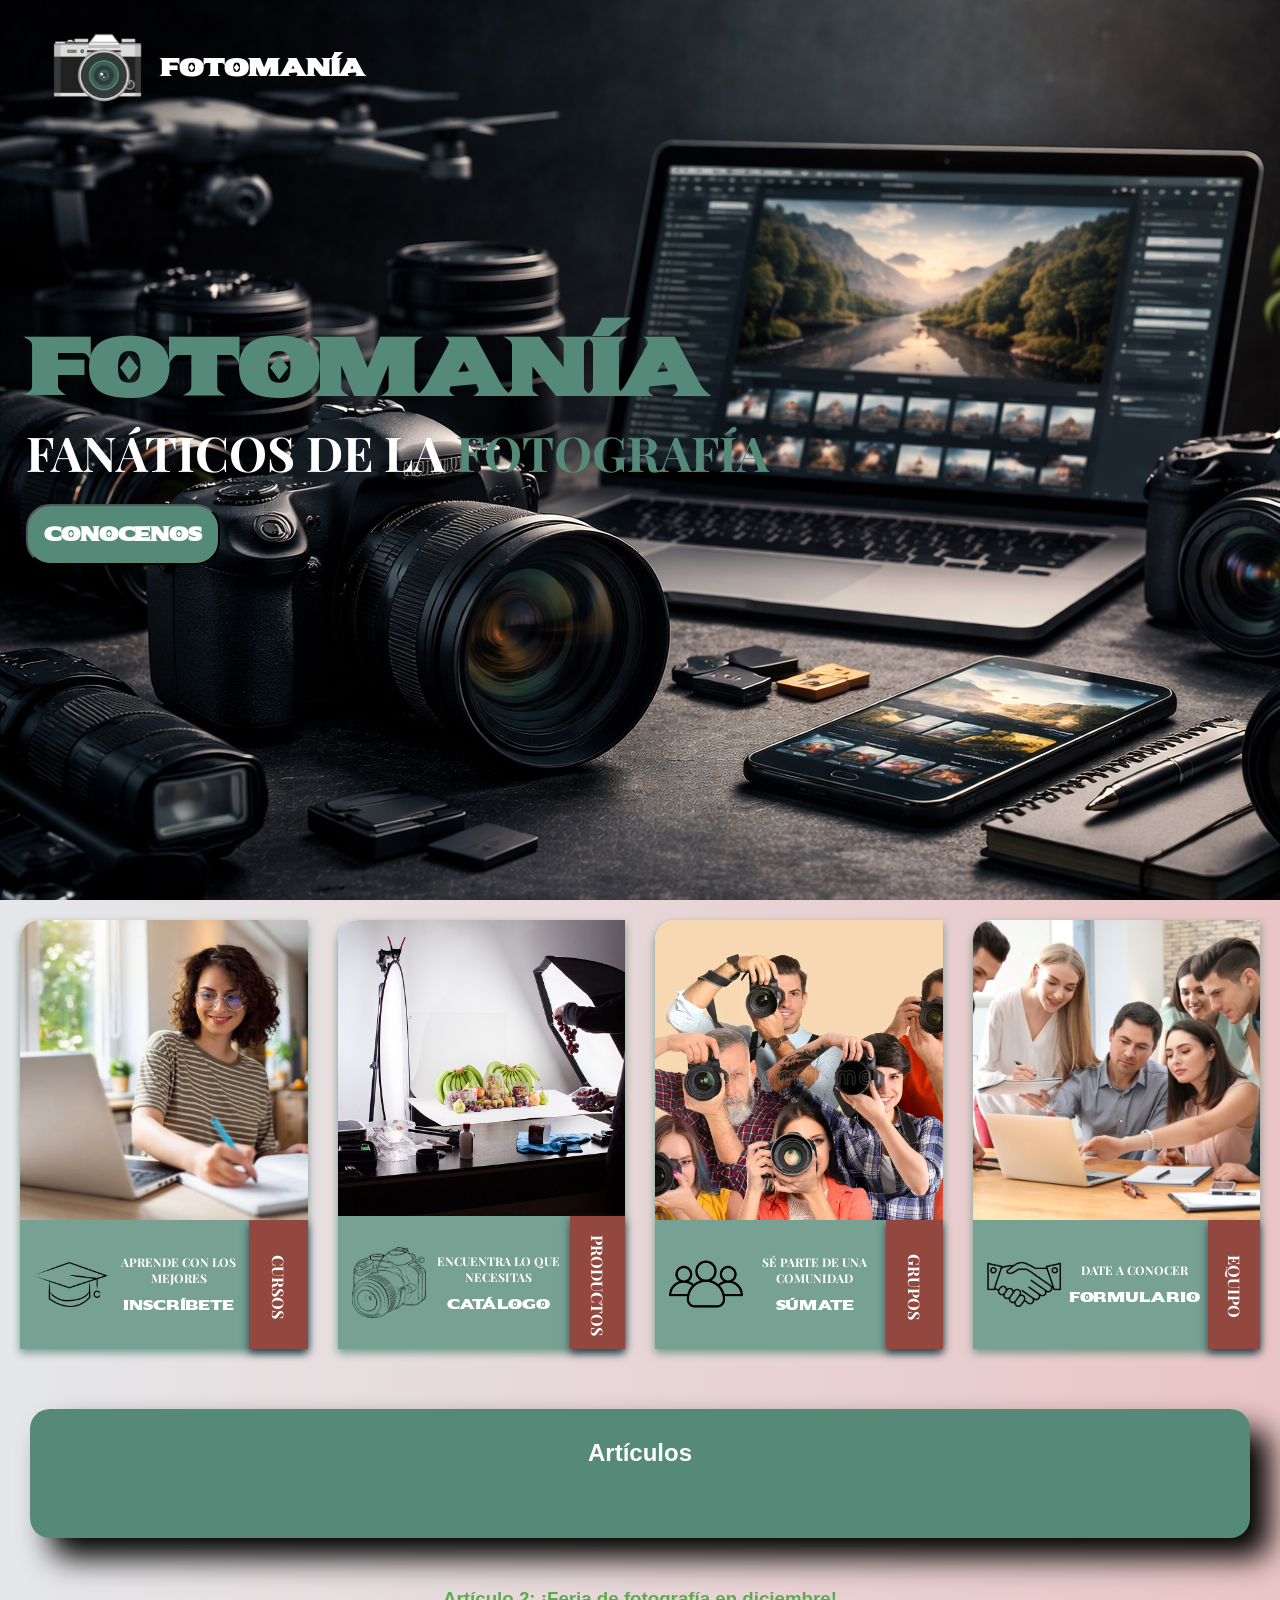
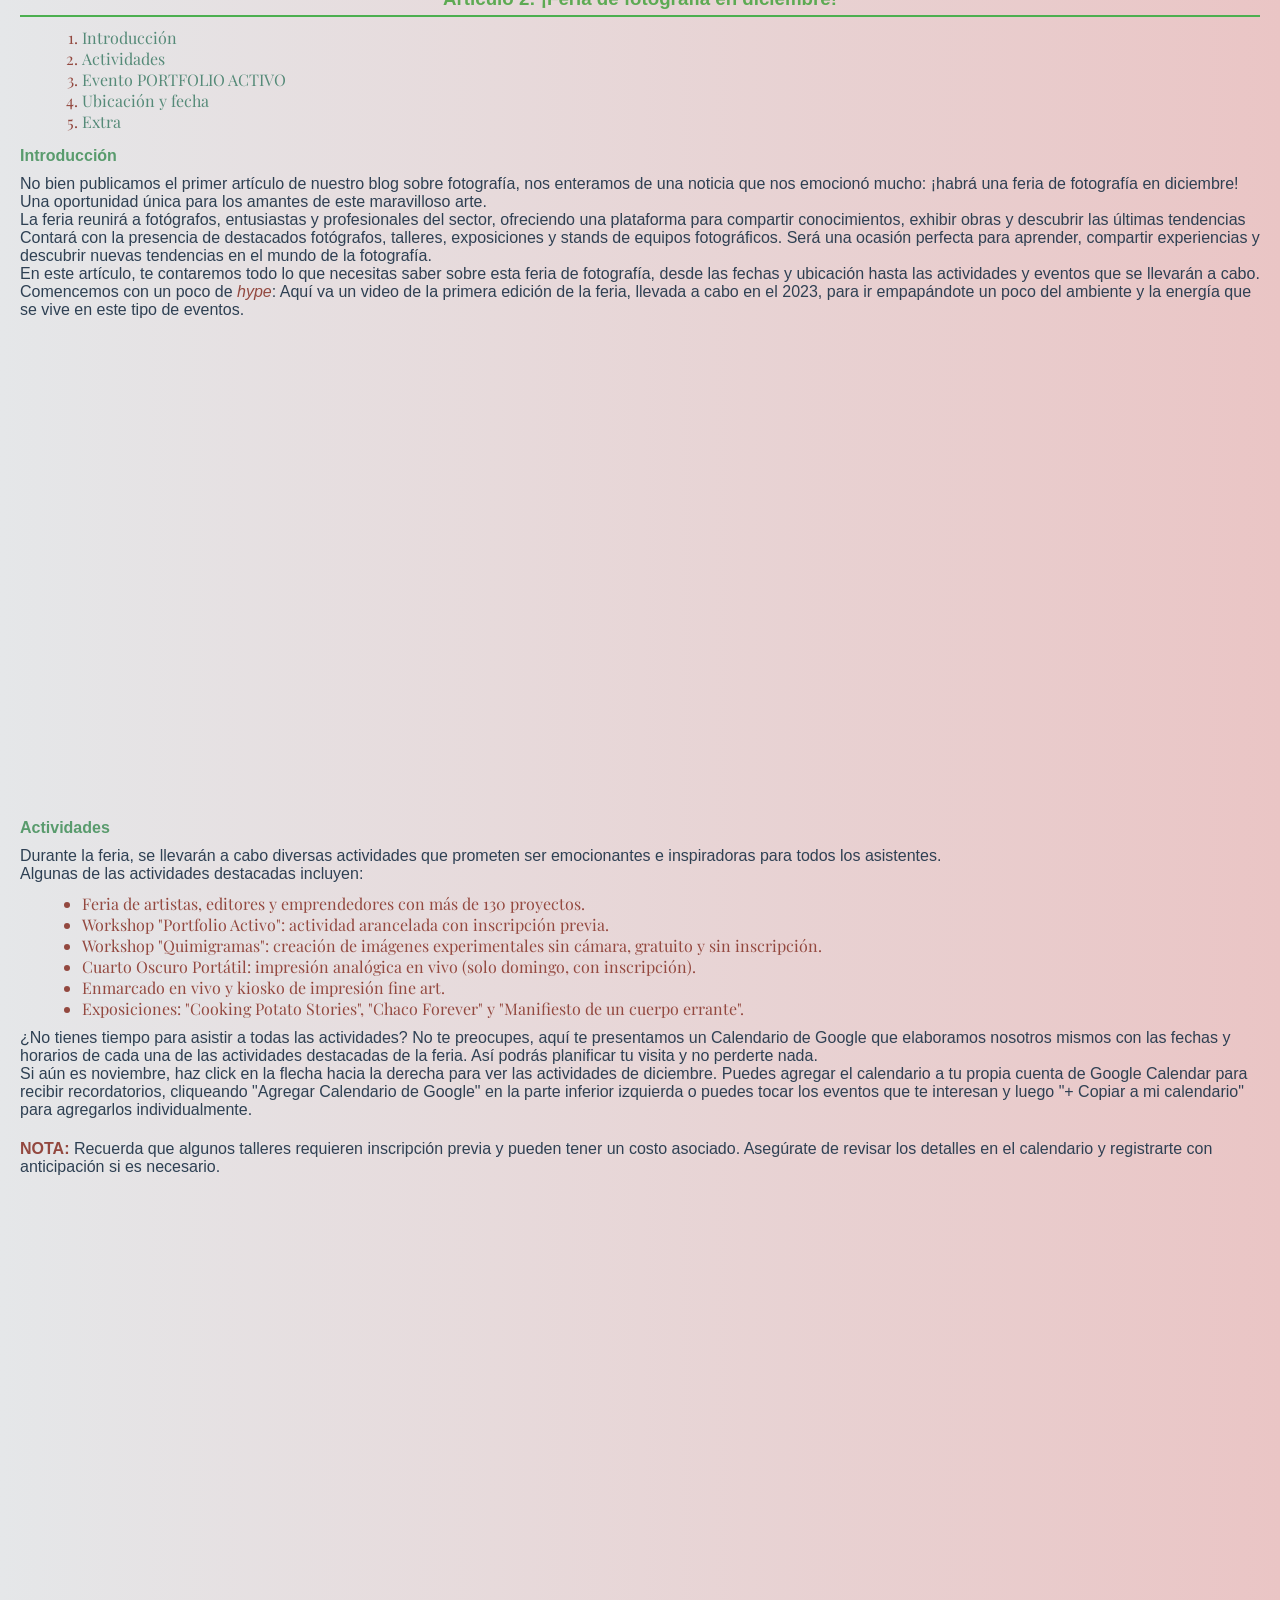
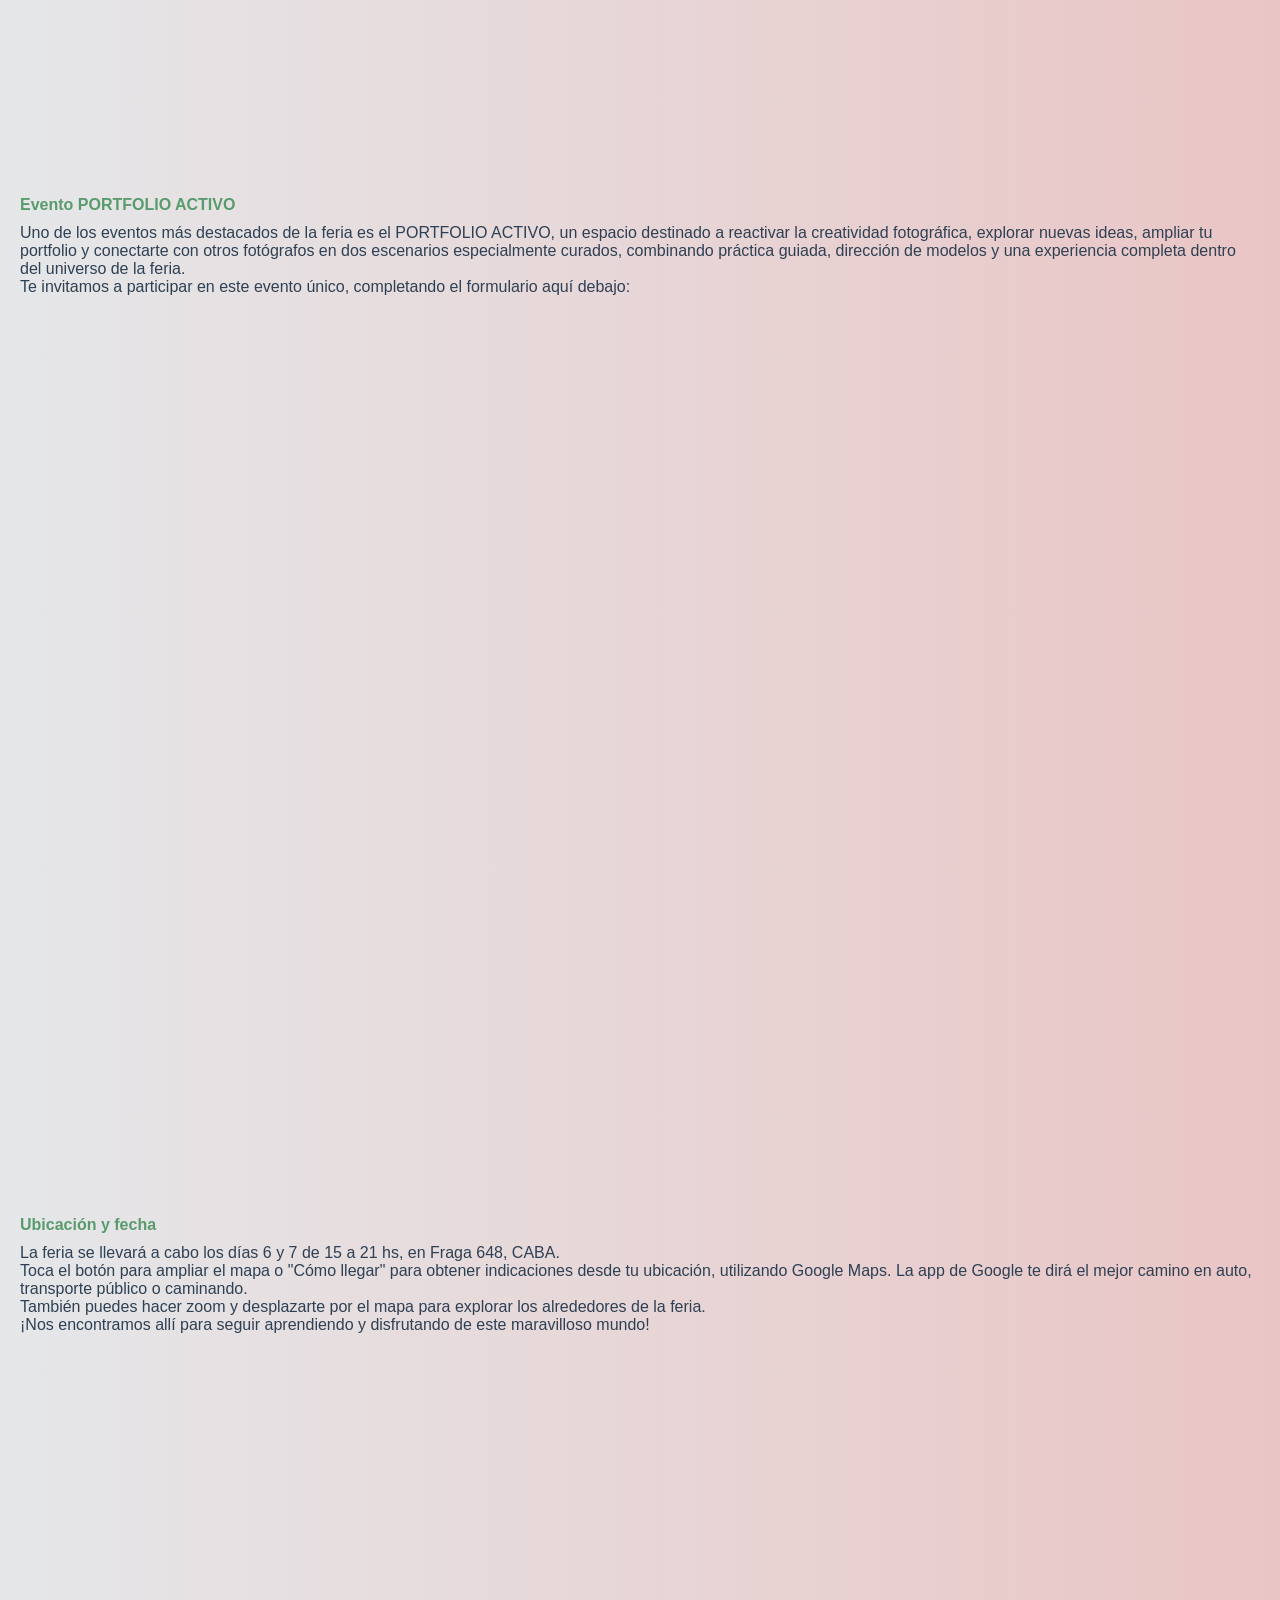
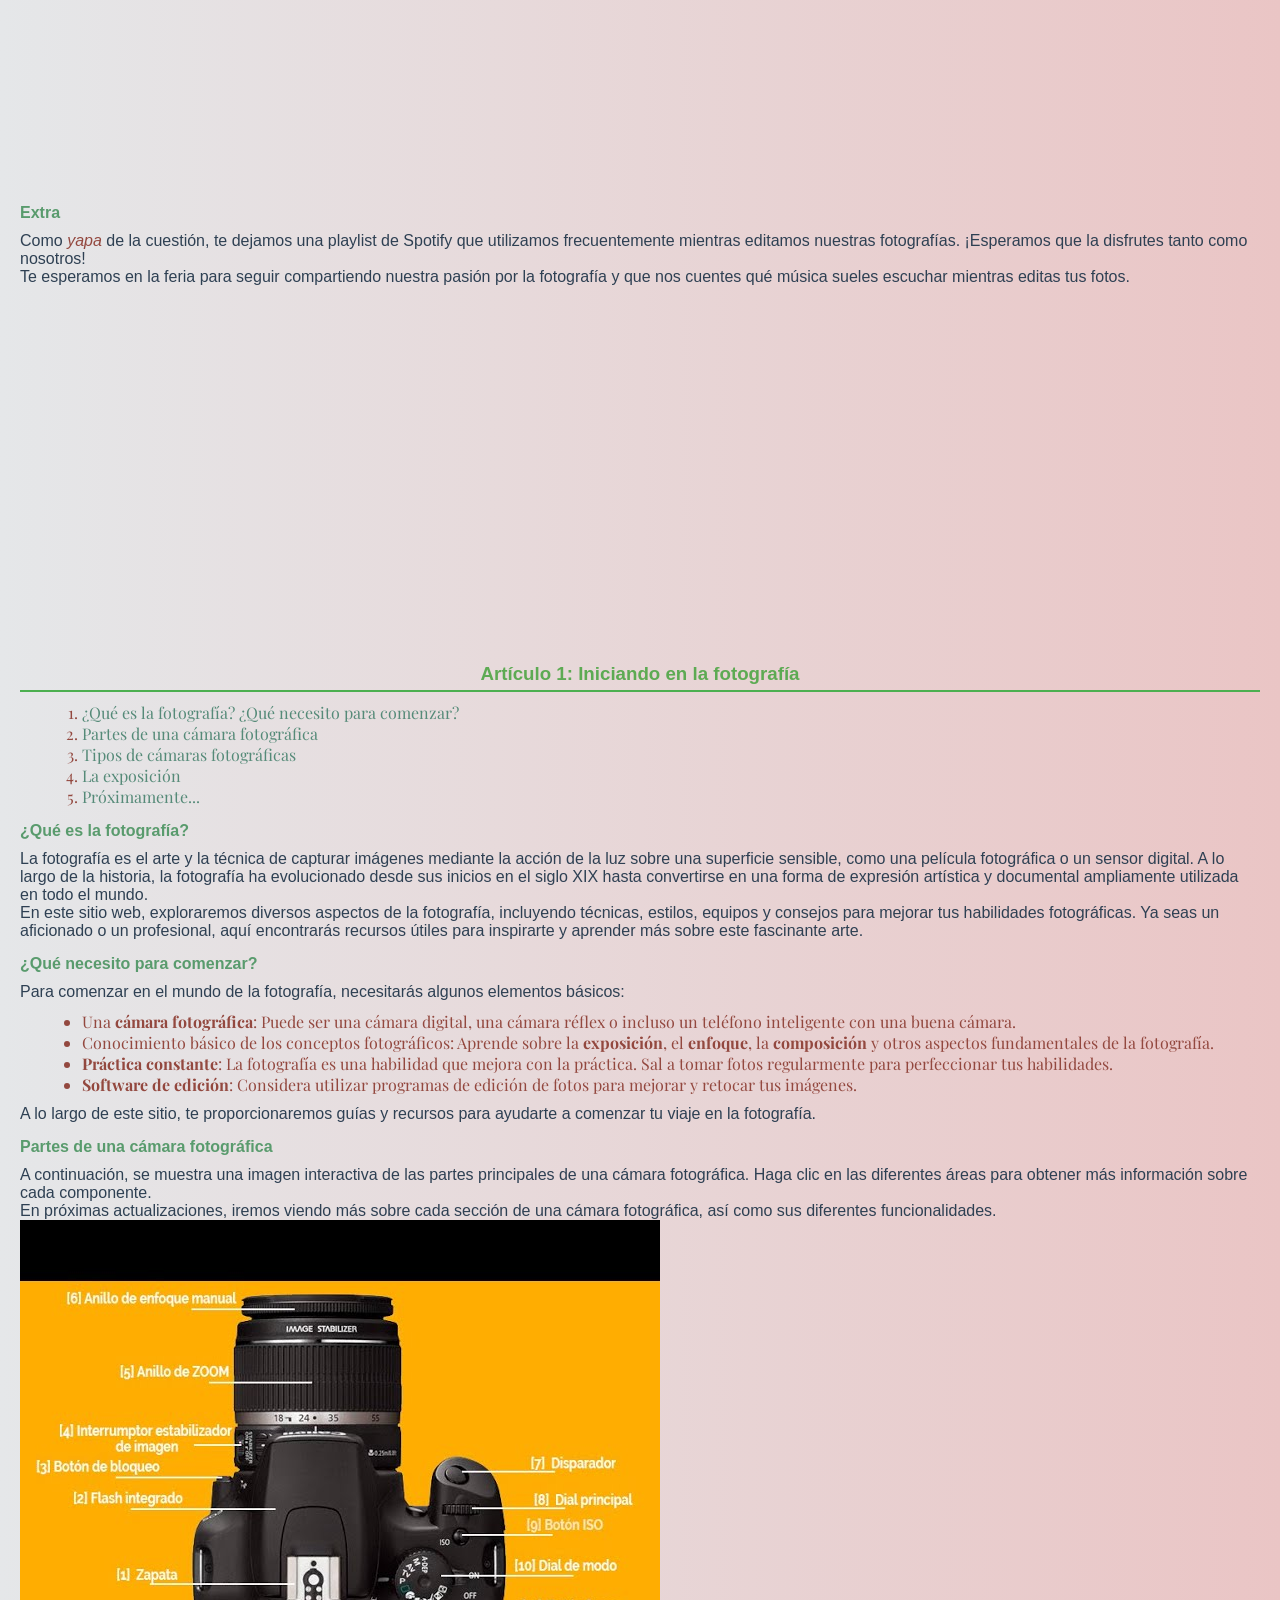
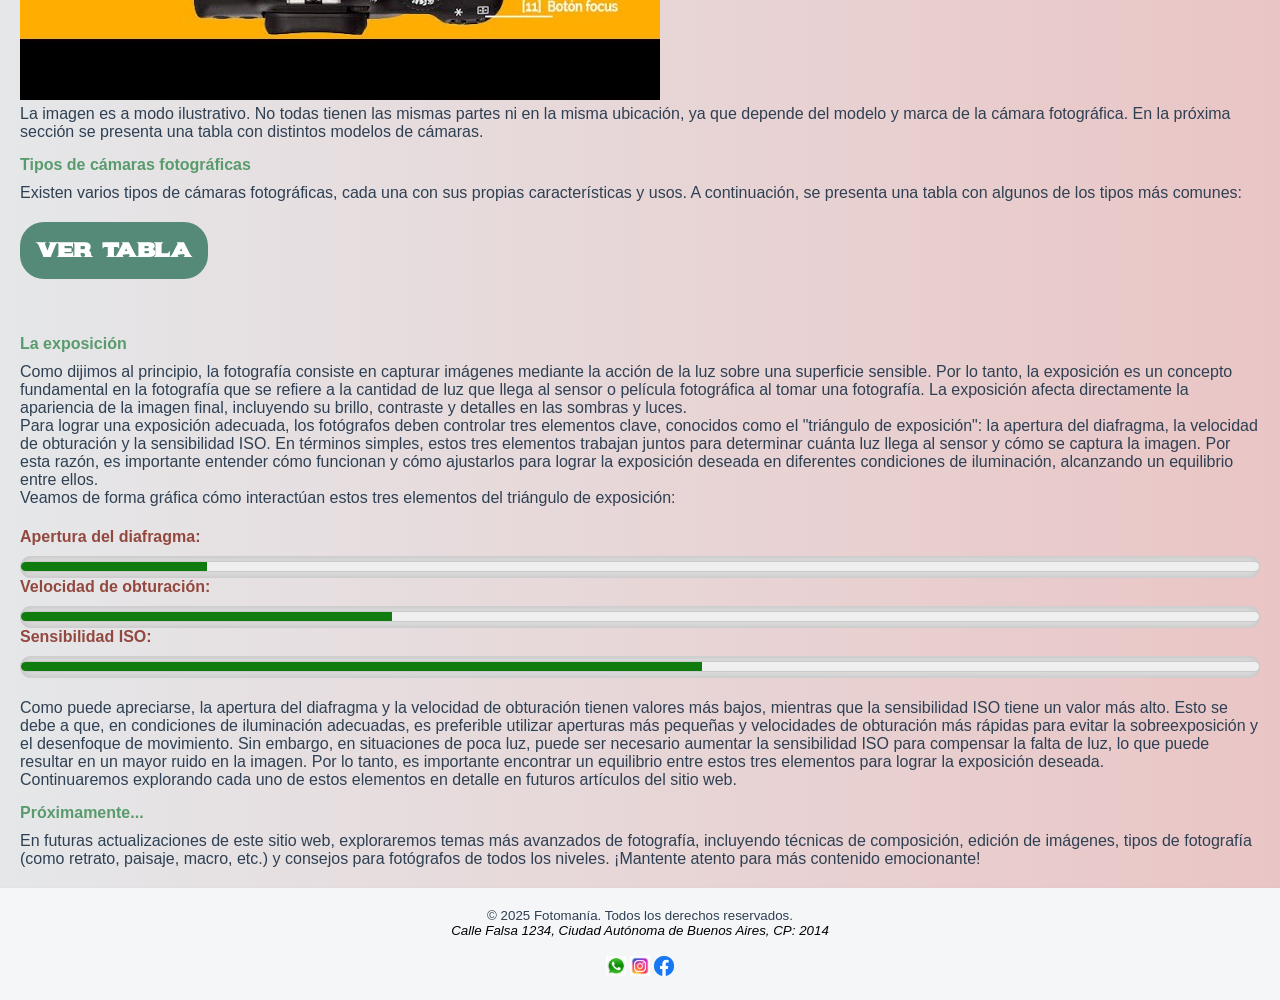
==== commit 6d6eefb2: "Responsive: Contact page para MOBILE v1" ====
--- a/index.html
+++ b/index.html
@@ -138,7 +138,7 @@
             </section>
             
             <!-- La idea del siguiente menú sería que, mediante JS, se vayan actualizando los títulos -->
-            <section class="articles_menu_section" id="articles_menu_section">
+            <section class="global_container" id="articles_menu_section">
                 <h2>Artículos</h2>
                 <div class="articles_menu">
                     <a href="./index.html#articulo-1" class="article_item_menu">Artículo 1</a>
--- a/styles/global.css
+++ b/styles/global.css
@@ -53,7 +53,7 @@
     background-color: var(--color-primario);
     color: var(--color-blanco);
     padding: 1rem;
-    border-radius: 0.8rem;
+    border-radius: 1.5rem;
     text-align: center;
     text-decoration: none;
     font-weight: bold;
@@ -73,6 +73,43 @@
     box-shadow: 0 4px 8px rgba(0, 0, 0, 0.2);
     border-radius: 0.5rem;
 }
+
+.global_container
+    {
+        border-radius: 20px;
+        background-color: var(--color-primario);
+        padding: 30px;
+        display: flex;
+        flex-direction: column;
+        row-gap: 20px;
+        box-shadow: 20px 20px 30px black;
+        margin: 30px 10px;
+
+        & h2
+        {
+            color: var(--color-blanco);
+        }
+
+        & .sub_container
+        {
+            background-color: var(--color-blanco);
+            border-radius: 10px;
+            padding: 20px 10px;
+            text-align: center;
+            box-shadow: 5px 5px 20px black;
+            display: flex;
+            column-gap: 15px;
+
+            height: auto;
+            
+            & p
+            {
+                color: var(--color-primario);
+                font-size: 1.2rem;
+            }
+        }
+    }
+
 .center
 {
     display: flex;
@@ -95,7 +132,6 @@
 {
     color: var(--color-secundario);
 }
-
 
 /********* SITE STYLES ********/
 /****** NAVIGATION ******/
--- a/styles/index.css
+++ b/styles/index.css
@@ -394,22 +394,9 @@
 /*** MOBILE ***/
 @media screen and (max-width: 767px)
 {
-    .articles_menu_section
-    {
-        display: flex;
-        flex-direction: column;
-        row-gap: 30px;
-        box-shadow: 5px 5px 20px 5px;
-        padding: 10% 5% 5% 5%;
-        border-radius: 10px;
-        margin: 40px 0 30px 0;
-        background-color: var(--color-primario);
-
-        & h2
-        {
-            color: var(--color-blanco);
-        }
-
+    .global_container
+    {
+    
         & .articles_menu
         {
             display: flex;
